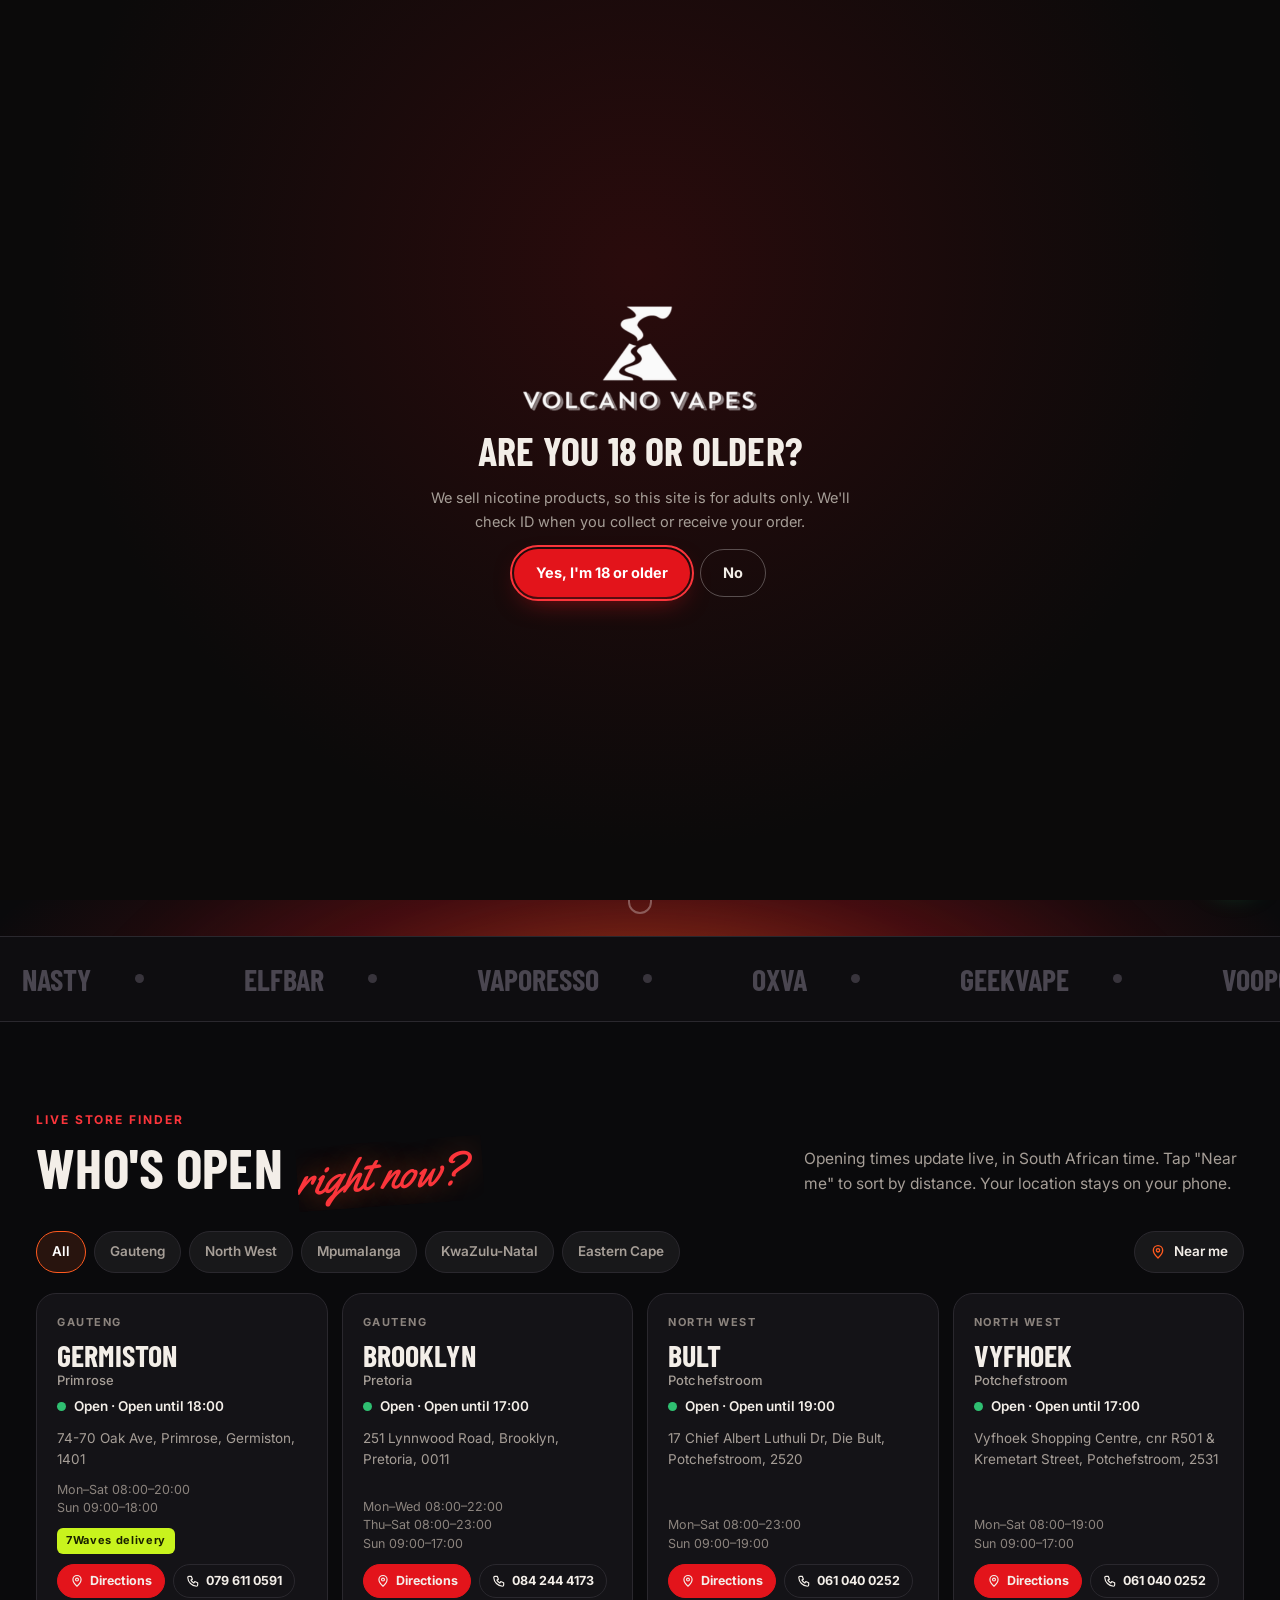
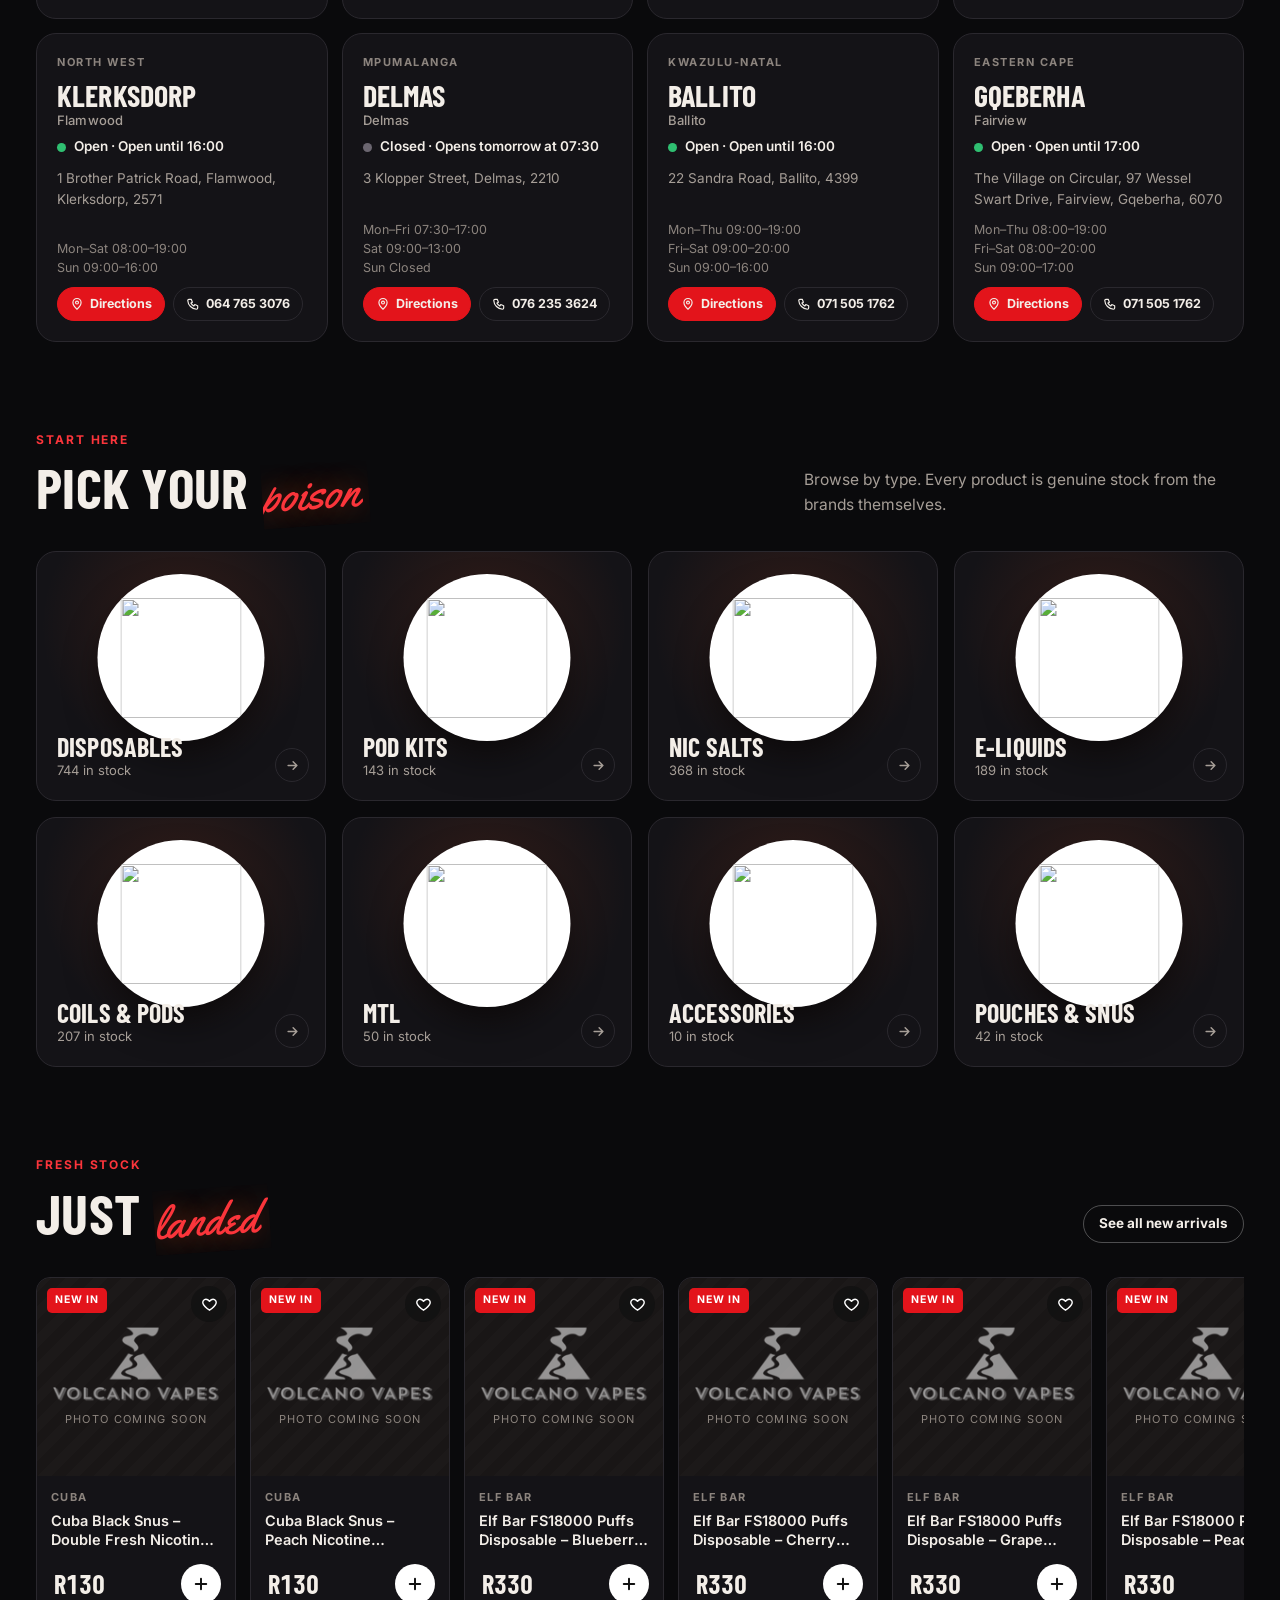
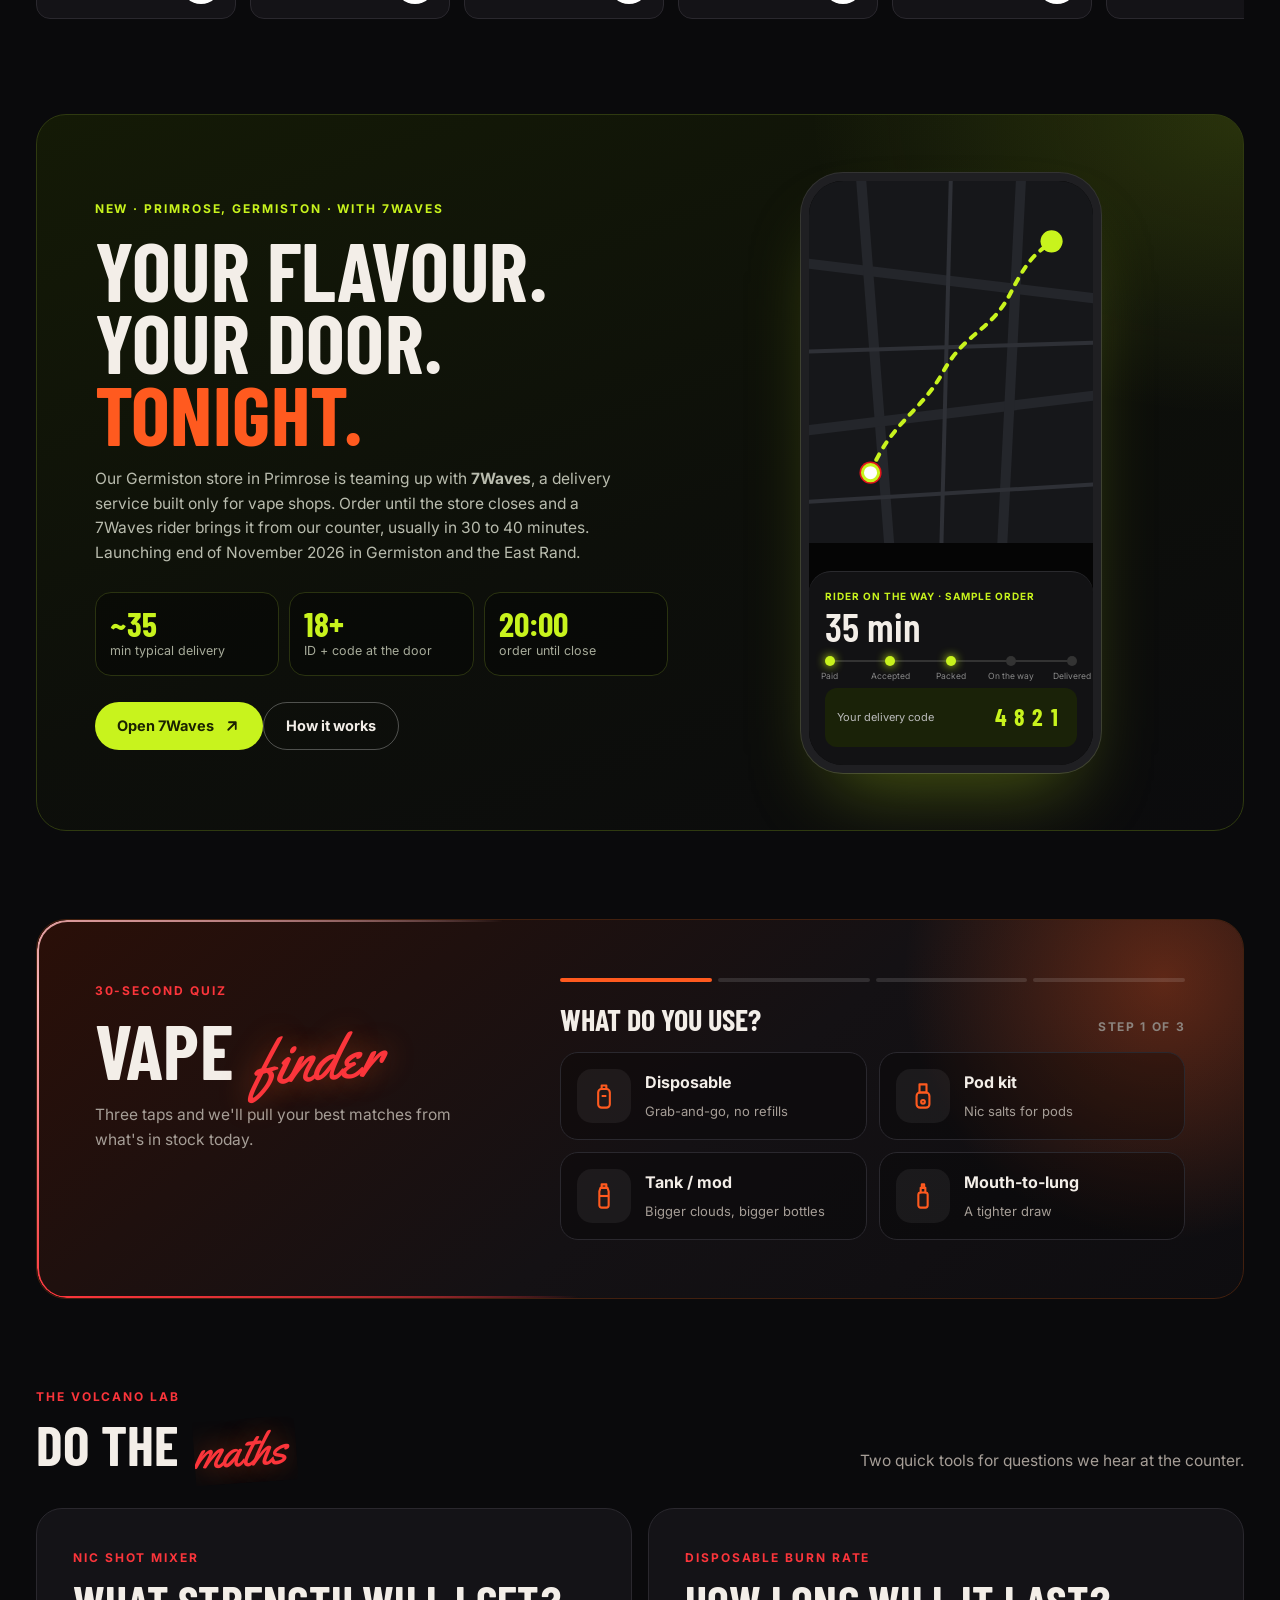
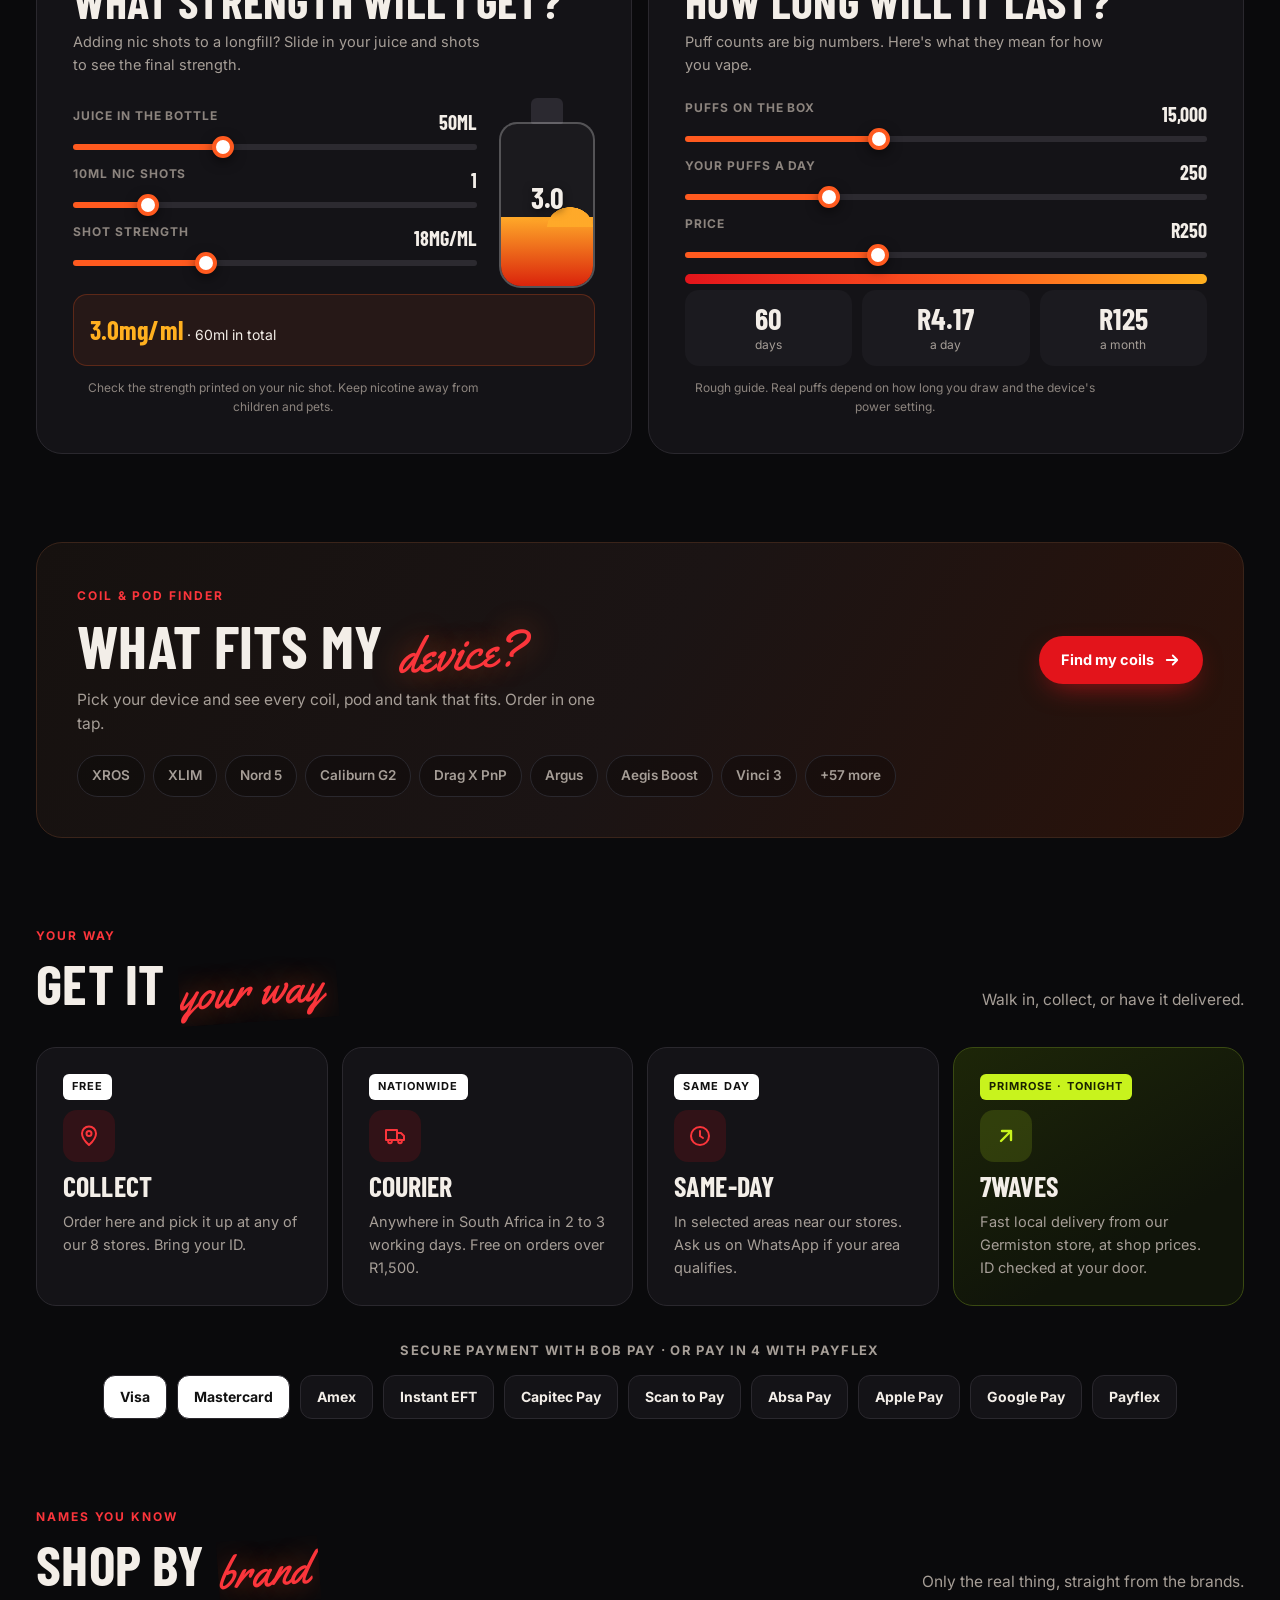
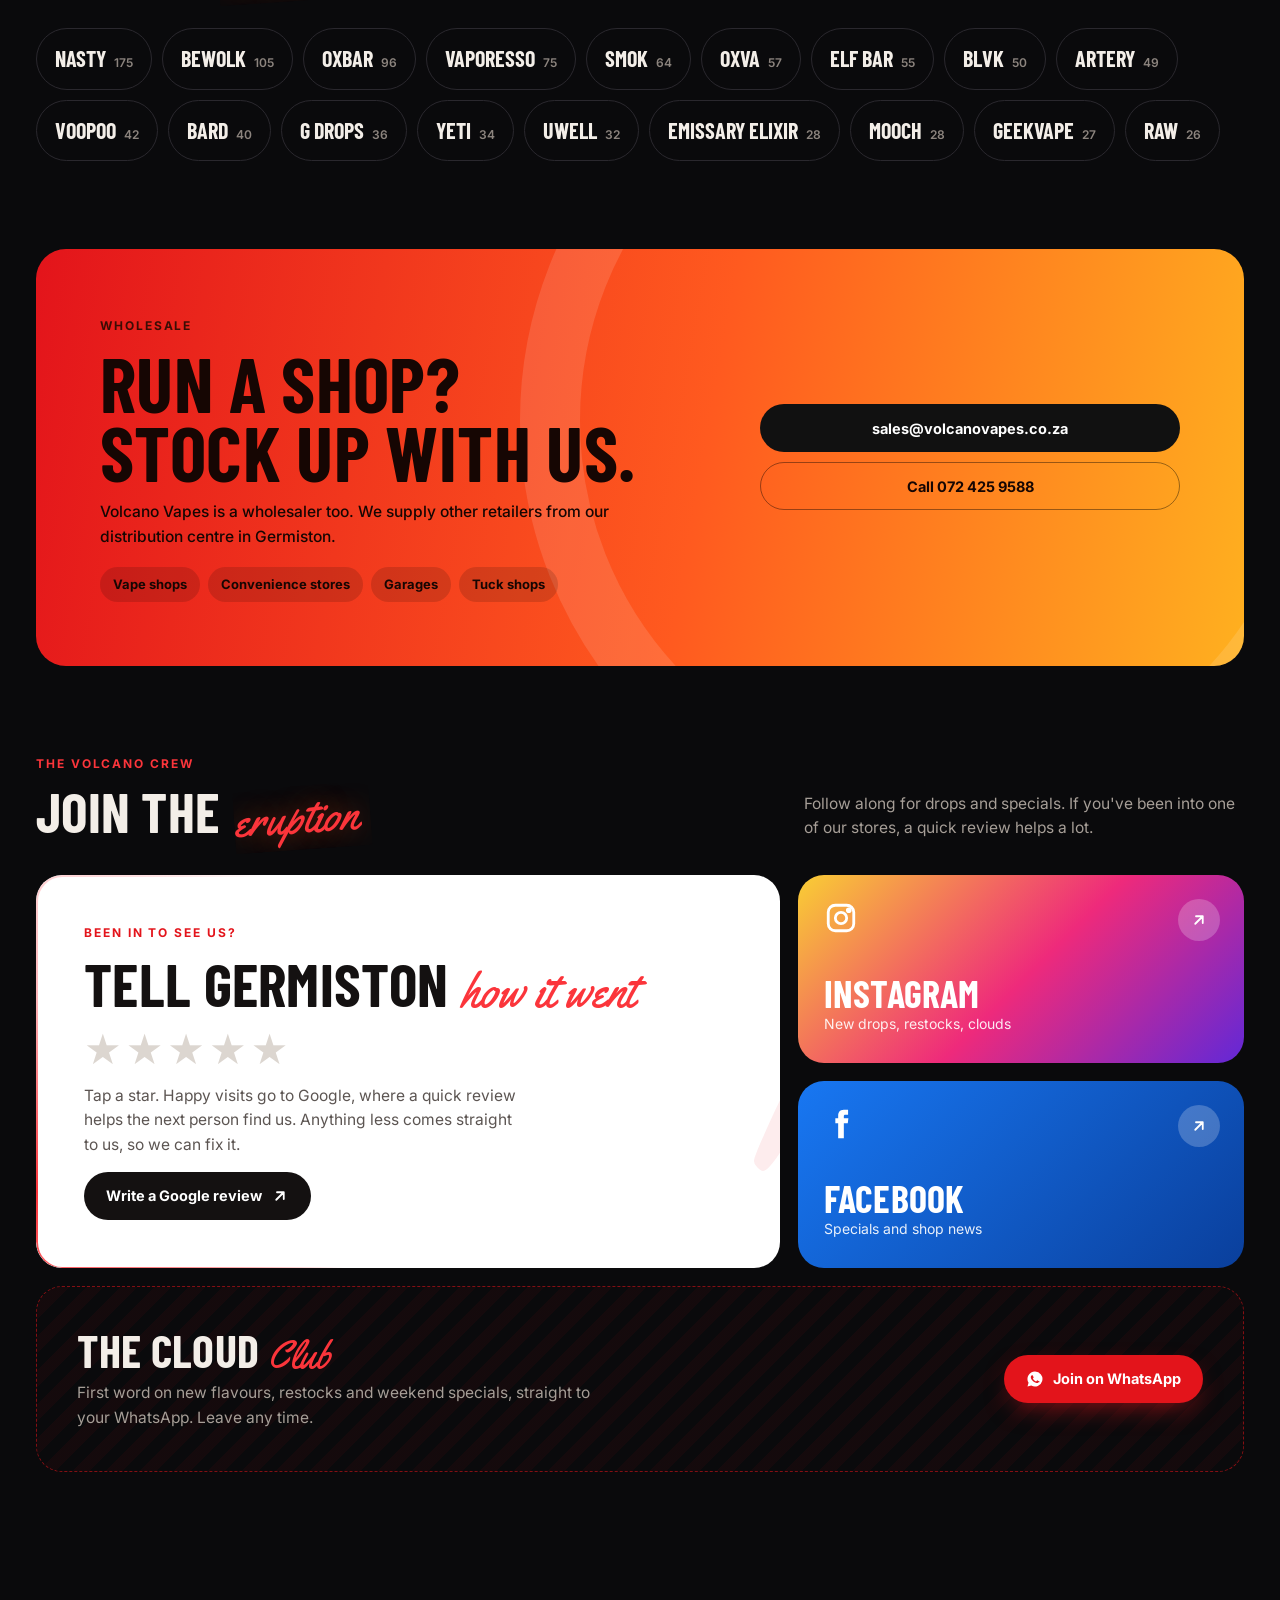
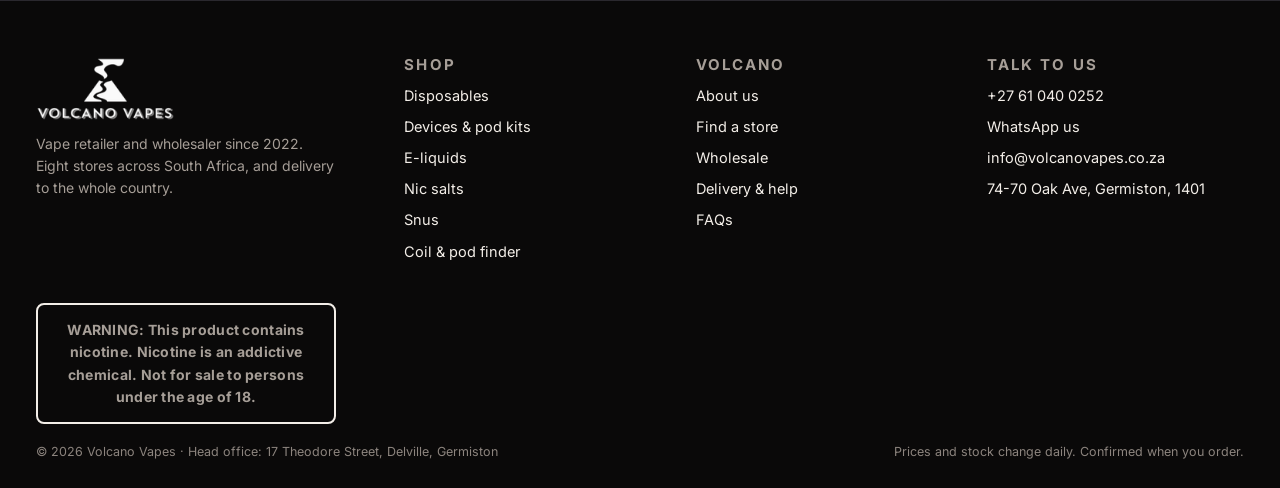
==== index.html @ 85aef45a "Volcano Vapes site: rebrand, 8-store finder, 7Waves section, lab tools Co-Authored-By: Claude Opus 5" ====
<!doctype html>
<html lang="en-ZA">
<head>
<meta charset="utf-8">
<meta name="viewport" content="width=device-width, initial-scale=1, viewport-fit=cover">
<title>Volcano Vapes · Genuine Vapes, 8 Stores, Delivery Across SA</title>
<meta name="description" content="Volcano Vapes: genuine disposables, pod kits, nic salts and e-liquids. Eight stores in Gauteng, North West, Mpumalanga, KZN and the Eastern Cape, and free delivery across South Africa on orders over R1,500.">
<meta name="robots" content="noindex, nofollow">
<meta name="theme-color" content="#0a0a0c">
<link rel="icon" href="assets/img/icon.png">
<link rel="preload" href="assets/fonts/inter.woff2" as="font" type="font/woff2" crossorigin>
<link rel="preload" href="assets/fonts/barlow-condensed-700.woff2" as="font" type="font/woff2" crossorigin>
<link rel="preload" href="assets/fonts/yellowtail-400.woff2" as="font" type="font/woff2" crossorigin>
<link rel="stylesheet" href="assets/site.css">
<link rel="stylesheet" href="assets/volcano.css">
<style>
.cats{display:grid;grid-template-columns:repeat(4,1fr);gap:16px}
.cat{position:relative;overflow:hidden;border-radius:20px;background:var(--panel);border:1px solid var(--line);padding:20px;min-height:250px;display:flex;flex-direction:column;justify-content:flex-end;transition:border-color .3s,transform .2s;transform-style:preserve-3d}
.cat::before{content:"";position:absolute;inset:0;background:radial-gradient(circle at 50% 30%,rgba(255,90,31,.22),transparent 62%);opacity:.6;transition:opacity .3s}
.cat:hover{border-color:var(--orange)}
.cat:hover::before{opacity:1}
.cat .im{position:absolute;left:50%;top:22px;width:58%;aspect-ratio:1;translate:-50% 0;border-radius:50%;background:#fff;overflow:hidden;box-shadow:0 20px 40px -10px rgba(0,0,0,.7);transition:transform .5s var(--ease)}
.cat:hover .im{transform:scale(1.07) rotate(-4deg)}
.cat .im img{width:100%;height:100%;object-fit:contain;padding:14%}
.cat h3{position:relative;font-size:26px;text-transform:uppercase;line-height:.95}
.cat span{position:relative;font-size:13px;color:var(--mute)}
.cat .arr{position:absolute;right:16px;bottom:18px;width:34px;height:34px;border-radius:50%;border:1px solid var(--line);display:grid;place-items:center;transition:all .3s var(--ease)}
.cat .arr svg{width:15px;height:15px}
.cat:hover .arr{background:var(--orange);border-color:var(--orange);transform:rotate(-45deg)}

.finder{position:relative;overflow:hidden;border-radius:30px;padding:clamp(24px,4.5vw,60px);background:linear-gradient(140deg,#2a0f08 0%,#141114 55%,#0e0d10);border:1px solid #42200f;display:grid;grid-template-columns:.8fr 1.2fr;gap:48px}
.finder::after{content:"";position:absolute;width:520px;height:520px;right:-180px;top:-200px;border-radius:50%;background:radial-gradient(closest-side,rgba(255,90,31,.32),transparent);pointer-events:none}
.finder>*{position:relative;z-index:1}
.finder h2{font-size:clamp(46px,6vw,78px);line-height:.9;margin:12px 0 16px}
.finder .side p{color:var(--mute);max-width:360px}
.picked{display:flex;flex-wrap:wrap;gap:6px;margin-top:22px}
.picked span{font-size:12.5px;font-weight:600;padding:6px 11px;border-radius:999px;background:rgba(255,255,255,.07);border:1px solid var(--line)}
.prog{display:flex;gap:6px;margin-bottom:22px}
.prog i{flex:1;height:4px;border-radius:2px;background:rgba(255,255,255,.12);transition:background .4s}
.prog i.on{background:var(--orange)}
.stepq{display:flex;justify-content:space-between;align-items:baseline;gap:10px;margin-bottom:16px}
.stepq p{font-family:var(--head);font-size:30px;font-weight:700;text-transform:uppercase;line-height:1}
.stepq small{color:var(--dim);font-size:12px;font-weight:700;letter-spacing:.14em;text-transform:uppercase;white-space:nowrap}
.choices{display:grid;grid-template-columns:repeat(2,1fr);gap:12px}
.choice{display:grid;grid-template-columns:auto 1fr;gap:4px 14px;align-items:center;text-align:left;padding:16px;border-radius:18px;background:rgba(0,0,0,.28);border:1.5px solid var(--line);transition:border-color .2s,background .2s,transform .25s var(--ease)}
.choice:hover{border-color:var(--orange);background:rgba(255,90,31,.1);transform:translateY(-3px)}
.choice .gi{grid-row:span 2;width:54px;height:54px;border-radius:15px;background:rgba(255,255,255,.06);display:grid;place-items:center;color:var(--orange)}
.choice .gi svg{width:28px;height:28px}
.choice b{font-size:16px}
.choice small{color:var(--mute);font-size:13px}
.anim{animation:qin .45s var(--ease)}
@keyframes qin{from{opacity:0;transform:translateX(26px)}}
.fres{display:grid;grid-template-columns:repeat(4,1fr);gap:10px}
.fres .card .nm{font-size:13px}
.fres .price{font-size:21px}
.fres .card .bd{padding:10px}
.ffoot{display:flex;gap:10px;flex-wrap:wrap;align-items:center;margin-top:16px}
.back{font-size:13.5px;color:var(--mute);text-decoration:underline;margin-top:14px}

.fitbanner{position:relative;overflow:hidden;display:grid;grid-template-columns:1fr auto;gap:18px 30px;align-items:center;padding:clamp(22px,4vw,40px);border-radius:26px;background:linear-gradient(120deg,#16110f,#1b1414 50%,#2a120a);border:1px solid #3a241a;transition:border-color .3s}
.fitbanner:hover{border-color:var(--orange)}
.fitbanner h2{font-size:clamp(36px,5vw,60px);margin:8px 0 10px}
.fitbanner p{color:var(--mute);max-width:520px}
.fitbanner .btn{grid-column:2;grid-row:1}
.fitchips{grid-column:1/-1;display:flex;flex-wrap:wrap;gap:8px}
.fitchips span{padding:9px 14px;border-radius:999px;border:1px solid var(--line);font-size:13.5px;font-weight:600;color:var(--mute);background:rgba(0,0,0,.25)}
@media (max-width:700px){.fitbanner{grid-template-columns:1fr}.fitbanner .btn{grid-column:1;grid-row:auto;justify-self:start}}
.brands{display:flex;flex-wrap:wrap;gap:10px}
.brand{display:inline-flex;align-items:baseline;gap:8px;padding:12px 18px;border-radius:999px;border:1px solid var(--line);font-family:var(--head);font-size:22px;font-weight:700;text-transform:uppercase;transition:all .2s}
.brand small{font-family:var(--body);font-size:12px;color:var(--dim);font-weight:600}
.brand:hover{background:#fff;color:#111;border-color:#fff}
.dopts.four{grid-template-columns:repeat(4,1fr)}
@media (max-width:1100px){.dopts.four{grid-template-columns:repeat(2,1fr)}}
@media (max-width:1000px){.finder{grid-template-columns:1fr}.cats{grid-template-columns:repeat(2,1fr)}.fres{grid-template-columns:repeat(2,1fr)}}
@media (max-width:600px){.dopts.four{grid-template-columns:1fr}.cat{min-height:210px;padding:14px}.cat h3{font-size:21px}.cat .arr{display:none}.choices{grid-template-columns:1fr}.stepq p{font-size:25px}}
</style>
</head>
<body data-page="home">
<script src="assets/site.js"></script>
<main id="main">

<section class="vhero intro">
  <canvas id="lava" aria-hidden="true"></canvas>
  <div class="crater" aria-hidden="true"></div>
  <div class="wrap vhero-in">
    <div>
      <span class="livechip fade"><i class="dot" id="live-dot"></i><span id="live-txt">8 stores across South Africa</span></span>
      <h1><span class="w"><span>Genuine</span></span> <span class="w"><span>vapes.</span></span> <span class="l2"><span class="w"><span class="lava-txt">No</span></span> <span class="w"><span class="lava-txt">clones.</span></span></span></h1>
      <p class="lead fade d1">Disposables, pod kits, nic salts and e-liquids from <b>eight Volcano Vapes stores</b> in five provinces, and delivered anywhere in South Africa. <b>Free delivery on orders over R1,500.</b></p>
      <div class="ctas fade d2">
        <a class="btn btn-red" href="shop.html">Shop now <span data-i="arrow"></span></a>
        <a class="btn btn-line" href="#stores">Find your nearest store</a>
      </div>
      <div class="vfacts fade d3">
        <div><b>8</b>stores</div>
        <div><b>5</b>provinces</div>
        <div><b>2022</b>since</div>
        <div><b>R1,500</b>free delivery from</div>
      </div>
    </div>
    <div class="mountain" aria-hidden="true">
      <div class="glow"></div>
      <div class="orbit">
        <span style="--a:0deg"><img src="assets/img/orbit-0.webp" alt="" width="200" height="200"></span>
        <span style="--a:60deg"><img src="assets/img/orbit-1.webp" alt="" width="200" height="200"></span>
        <span style="--a:120deg"><img src="assets/img/orbit-2.webp" alt="" width="200" height="200"></span>
        <span style="--a:180deg"><img src="assets/img/orbit-3.webp" alt="" width="200" height="200"></span>
        <span style="--a:240deg"><img src="assets/img/orbit-4.webp" alt="" width="200" height="200"></span>
        <span style="--a:300deg"><img src="assets/img/orbit-5.webp" alt="" width="200" height="200"></span>
      </div>
      <img class="logo-big" src="assets/img/logo.webp" alt="" width="420" height="194" fetchpriority="high">
    </div>
  </div>
  <span class="scrollcue" aria-hidden="true"></span>
</section>

<div class="ticker" aria-hidden="true"><div class="mq" id="ticker"></div></div>

<section class="sec" id="stores">
  <div class="wrap">
    <div class="sec-head"><div><span class="tag">Live store finder</span><h2>Who's open <span class="script">right now?</span></h2></div><p>Opening times update live, in South African time. Tap "Near me" to sort by distance. Your location stays on your phone.</p></div>
    <div class="sf-bar" id="sf-bar"></div>
    <div class="stores" id="store-grid"></div>
  </div>
</section>

<section class="sec" style="padding-top:0">
  <div class="wrap">
    <div class="sec-head"><div><span class="tag">Start here</span><h2>Pick your <span class="script">poison</span></h2></div><p>Browse by type. Every product is genuine stock from the brands themselves.</p></div>
    <div class="cats" id="cats"></div>
  </div>
</section>

<section class="sec" style="padding-top:0">
  <div class="wrap">
    <div class="sec-head"><div><span class="tag">Fresh stock</span><h2>Just <span class="script">landed</span></h2></div><a class="btn btn-line btn-sm" href="shop.html?new=1">See all new arrivals</a></div>
    <div class="rail" id="new"></div>
  </div>
</section>

<section class="sec" style="padding-top:0" data-f="partner">
  <div class="wrap">
    <div class="waves7 rv">
      <div>
        <span class="tag">New · Primrose, Germiston · with 7Waves</span>
        <h2>Your flavour.<br>Your door.<br><em>Tonight.</em></h2>
        <p>Our Germiston store in Primrose is teaming up with <b>7Waves</b>, a delivery service built only for vape shops. Order until the store closes and a 7Waves rider brings it from our counter, usually in 30 to 40 minutes. Launching end of November 2026 in Germiston and the East Rand.</p>
        <div class="w7stats">
          <div><b>~35</b>min typical delivery</div>
          <div><b>18+</b>ID + code at the door</div>
          <div><b>20:00</b>order until close</div>
        </div>
        <div class="ctas"><a class="btn btn-wave" id="wave-cta" target="_blank" rel="noopener">Open 7Waves <span data-i="out"></span></a><a class="btn btn-line" href="help.html#waves">How it works</a></div>
      </div>
      <div class="phone7" aria-hidden="true">
        <svg class="map" viewBox="0 0 300 360" preserveAspectRatio="xMidYMid slice">
          <rect width="300" height="360" fill="#16171a"/>
          <g stroke="#24262b" stroke-width="10" fill="none" stroke-linecap="round"><path d="M-10 80 L320 120"/><path d="M60 -10 L90 380"/><path d="M-10 250 L320 210"/><path d="M220 -10 L200 380"/></g>
          <g stroke="#2e3036" stroke-width="4" fill="none"><path d="M-10 170 L320 160"/><path d="M150 -10 L140 380"/><path d="M-10 320 L320 300"/></g>
          <path id="route7" class="route" d="M70 290 C 90 240, 120 230, 142 190 S 190 150, 210 110 S 240 70, 250 60"/>
          <circle cx="70" cy="290" r="11" fill="#e3141b"/><text x="70" y="294" font-size="11" text-anchor="middle" fill="#fff" font-family="Inter">V</text>
          <circle cx="250" cy="60" r="11" fill="#c8f31d"/>
          <circle id="rider7" r="8" cx="70" cy="290" fill="#fff" stroke="#c8f31d" stroke-width="3"/>
        </svg>
        <div class="sheet">
          <small>RIDER ON THE WAY · SAMPLE ORDER</small>
          <div class="eta"><span id="eta7">35</span> min</div>
          <div class="steps7" id="steps7"><i data-l="Paid"></i><i data-l="Accepted"></i><i data-l="Packed"></i><i data-l="On the way"></i><i data-l="Delivered"></i></div>
          <div class="code7"><span>Your delivery code</span><b>4821</b></div>
        </div>
      </div>
    </div>
  </div>
</section>

<section class="sec" style="padding-top:0" id="finder">
  <div class="wrap">
    <div class="finder ring rv">
      <div class="side">
        <span class="tag">30-second quiz</span>
        <h2>Vape <span class="script">finder</span></h2>
        <p>Three taps and we'll pull your best matches from what's in stock today.</p>
        <div class="picked" id="picked"></div>
      </div>
      <div id="quiz" aria-live="polite"></div>
    </div>
  </div>
</section>

<section class="sec" style="padding-top:0" id="lab">
  <div class="wrap">
    <div class="sec-head"><div><span class="tag">The Volcano lab</span><h2>Do the <span class="script">maths</span></h2></div><p>Two quick tools for questions we hear at the counter.</p></div>
    <div class="lab">
      <div class="tool rv">
        <span class="tag">Nic shot mixer</span>
        <h3>What strength will I get?</h3>
        <p>Adding nic shots to a longfill? Slide in your juice and shots to see the final strength.</p>
        <div class="grid2">
          <div>
            <div class="rng"><label for="mx-juice">Juice in the bottle <output id="o-juice"></output></label><input type="range" id="mx-juice" min="10" max="120" step="10" value="50"></div>
            <div class="rng"><label for="mx-shots">10ml nic shots <output id="o-shots"></output></label><input type="range" id="mx-shots" min="0" max="6" step="1" value="1"></div>
            <div class="rng"><label for="mx-str">Shot strength <output id="o-str"></output></label><input type="range" id="mx-str" min="3" max="50" step="1" value="18"></div>
          </div>
          <div class="bottle" id="bottle"><div class="cap"></div><div class="body"><div class="liq"></div><div class="mg" id="o-mg"></div></div></div>
        </div>
        <div class="res" id="mx-res"></div>
        <p class="fine">Check the strength printed on your nic shot. Keep nicotine away from children and pets.</p>
      </div>
      <div class="tool rv">
        <span class="tag">Disposable burn rate</span>
        <h3>How long will it last?</h3>
        <p>Puff counts are big numbers. Here's what they mean for how you vape.</p>
        <div style="margin-top:22px">
          <div class="rng"><label for="bn-puffs">Puffs on the box <output id="o-puffs"></output></label><input type="range" id="bn-puffs" min="600" max="40000" step="200" value="15000"></div>
          <div class="rng"><label for="bn-day">Your puffs a day <output id="o-day"></output></label><input type="range" id="bn-day" min="50" max="800" step="10" value="250"></div>
          <div class="rng"><label for="bn-price">Price <output id="o-price"></output></label><input type="range" id="bn-price" min="50" max="600" step="10" value="250"></div>
        </div>
        <div class="puffbar"><i id="bn-bar"></i></div>
        <div class="burn"><div><b id="r-days">0</b>days</div><div><b id="r-day">R0</b>a day</div><div><b id="r-month">R0</b>a month</div></div>
        <p class="fine">Rough guide. Real puffs depend on how long you draw and the device's power setting.</p>
      </div>
    </div>
  </div>
</section>

<section class="sec" style="padding-top:0">
  <div class="wrap">
    <a class="fitbanner rv" href="fit.html">
      <div><span class="tag">Coil &amp; Pod Finder</span><h2>What fits my <span class="script">device?</span></h2>
        <p>Pick your device and see every coil, pod and tank that fits. Order in one tap.</p></div>
      <div class="fitchips" id="fitchips"></div>
      <span class="btn btn-red">Find my coils <span data-i="arrow"></span></span>
    </a>
  </div>
</section>

<section class="sec" style="padding-top:0">
  <div class="wrap">
    <div class="sec-head"><div><span class="tag">Your way</span><h2>Get it <span class="script">your way</span></h2></div><p>Walk in, collect, or have it delivered.</p></div>
    <div class="dopts four">
      <div class="dopt rv"><span class="pill">Free</span><div class="ic" data-ic="pin"></div><h3>Collect</h3><p>Order here and pick it up at any of our 8 stores. Bring your ID.</p></div>
      <div class="dopt rv"><span class="pill">Nationwide</span><div class="ic" data-ic="truck"></div><h3>Courier</h3><p>Anywhere in South Africa in 2 to 3 working days. Free on orders over R1,500.</p></div>
      <div class="dopt rv"><span class="pill">Same day</span><div class="ic" data-ic="clock"></div><h3>Same-day</h3><p>In selected areas near our stores. Ask us on WhatsApp if your area qualifies.</p></div>
      <a class="dopt wv rv" data-f="partner" id="wave-card" target="_blank" rel="noopener"><span class="pill">Primrose · tonight</span><div class="ic" data-ic="out"></div><h3>7Waves</h3><p>Fast local delivery from our Germiston store, at shop prices. ID checked at your door.</p></a>
    </div>
    <p class="muted" style="text-align:center;margin:34px 0 14px;font-size:13px;letter-spacing:.1em;text-transform:uppercase;font-weight:700">Secure payment with Bob Pay · or pay in 4 with Payflex</p>
    <div class="pay"><span class="hi">Visa</span><span class="hi">Mastercard</span><span>Amex</span><span>Instant EFT</span><span>Capitec Pay</span><span>Scan to Pay</span><span>Absa Pay</span><span>Apple Pay</span><span>Google Pay</span><span>Payflex</span></div>
  </div>
</section>

<section class="sec" style="padding-top:0">
  <div class="wrap">
    <div class="sec-head"><div><span class="tag">Names you know</span><h2>Shop by <span class="script">brand</span></h2></div><p>Only the real thing, straight from the brands.</p></div>
    <div class="brands" id="brands"></div>
  </div>
</section>

<section class="sec" style="padding-top:0" id="wholesale">
  <div class="wrap">
    <div class="whole rv">
      <div>
        <span class="tag">Wholesale</span>
        <h2>Run a shop? Stock up with us.</h2>
        <p>Volcano Vapes is a wholesaler too. We supply other retailers from our distribution centre in Germiston.</p>
        <ul><li>Vape shops</li><li>Convenience stores</li><li>Garages</li><li>Tuck shops</li></ul>
      </div>
      <div class="cta">
        <a class="btn btn-black" href="mailto:sales@volcanovapes.co.za?subject=Wholesale%20enquiry">sales@volcanovapes.co.za</a>
        <a class="btn btn-line" href="tel:+27724259588">Call 072 425 9588</a>
      </div>
    </div>
  </div>
</section>

<section class="sec" style="padding-top:0">
  <div class="wrap">
    <div class="sec-head"><div><span class="tag">The Volcano crew</span><h2>Join the <span class="script">eruption</span></h2></div><p>Follow along for drops and specials. If you've been into one of our stores, a quick review helps a lot.</p></div>
    <div data-community></div>
  </div>
</section>

</main>
<script>
$$("[data-i]").forEach((el) => (el.outerHTML = I[el.dataset.i]));
$$("[data-ic]").forEach((el) => (el.innerHTML = I[el.dataset.ic]));
$("#fitchips").innerHTML = ["XROS", "XLIM", "Nord 5", "Caliburn G2", "Drag X PnP", "Argus", "Aegis Boost", "Vinci 3"].map((d) => `<span>${d}</span>`).join("") + "<span>+57 more</span>";
document.addEventListener("DOMContentLoaded", () => { const w = $("#wave-card"); if (w) w.href = waveLink(); const c = $("#wave-cta"); if (c) c.href = waveLink(); });
const reduced = matchMedia("(prefers-reduced-motion: reduce)").matches;
const fmt = (n) => n.toLocaleString("en-ZA").replace(/ /g, " ");

/* brand ticker: brands on the Volcano Vapes menu */
$("#ticker").innerHTML = ["Nasty", "Elfbar", "Vaporesso", "OXVA", "Geekvape", "VOOPOO", "BLVK", "VOZOL", "SMOK", "Airscream", "Bewolk", "Vapengin", "PopHit", "6 Zero", "ZYN", "KLINT"].map((b) => `<span>${b}</span>`).join("").repeat(2);

/* ---------- lava canvas: embers rising from the crater ---------- */
(function lava() {
  const cv = $("#lava"), cx = cv.getContext("2d"); if (!cx) return;
  let W, H, parts = [], run = true, mouse = { x: -999, y: -999 };
  const dpr = Math.min(devicePixelRatio || 1, 2);
  const size = () => { W = cv.clientWidth; H = cv.clientHeight; cv.width = W * dpr; cv.height = H * dpr; cx.setTransform(dpr, 0, 0, dpr, 0, 0); };
  const spawn = (y) => ({ x: W * (.15 + Math.random() * .7), y: y ?? H + 10, r: .6 + Math.random() * 1.8, vy: .35 + Math.random() * 1.1, vx: (Math.random() - .5) * .4, life: 0, max: 280 + Math.random() * 380, hue: 10 + Math.random() * 35 });
  size(); addEventListener("resize", size);
  const N = innerWidth < 700 ? 28 : 60;
  for (let i = 0; i < N; i++) { const p = spawn(Math.random() * H); p.life = Math.random() * p.max; parts.push(p); }
  cv.parentElement.addEventListener("pointermove", (e) => { const r = cv.getBoundingClientRect(); mouse = { x: e.clientX - r.left, y: e.clientY - r.top }; }, { passive: true });
  function draw() {
    cx.clearRect(0, 0, W, H); cx.globalCompositeOperation = "lighter";
    for (const p of parts) {
      const a = Math.sin(Math.PI * p.life / p.max);
      const g = cx.createRadialGradient(p.x, p.y, 0, p.x, p.y, p.r * 4);
      g.addColorStop(0, `hsla(${p.hue},100%,62%,${a * .75})`); g.addColorStop(1, `hsla(${p.hue},100%,50%,0)`);
      cx.fillStyle = g; cx.beginPath(); cx.arc(p.x, p.y, p.r * 4, 0, 7); cx.fill();
    }
  }
  function tick() {
    if (!run) return;
    for (const p of parts) {
      const dx = p.x - mouse.x, dy = p.y - mouse.y, d2 = dx * dx + dy * dy;
      if (d2 < 12000) { p.vx += dx / 4000; p.vy -= dy / 8000; } // embers swirl away from the cursor
      p.x += p.vx + Math.sin((p.life + p.hue) / 40) * .3; p.y -= p.vy; p.life++;
      if (p.life > p.max || p.y < -20) Object.assign(p, spawn());
    }
    draw(); requestAnimationFrame(tick);
  }
  if (reduced) return draw();
  // pause when the hero is off screen
  new IntersectionObserver(([e]) => { const was = run; run = e.isIntersecting; if (run && !was) requestAnimationFrame(tick); }).observe(cv);
  requestAnimationFrame(tick);
})();

/* ---------- live store finder ---------- */
const PROVS = ["All", ...new Set(STORES.map((s) => s.prov))];
let prov = "All", here = null;
function drawStores() {
  const now = saNow(), openN = STORES.filter((s) => openState(s, now).open).length;
  $("#live-txt").textContent = `${openN} of ${STORES.length} stores open right now`;
  $("#live-dot").classList.toggle("off", !openN);
  let list = STORES.filter((s) => prov === "All" || s.prov === prov);
  if (here) list = list.map((s) => ({ ...s, km: kmBetween(here, s.ll) })).sort((a, b) => a.km - b.km);
  $("#store-grid").innerHTML = list.map((s, i) => {
    const o = openState(s, now);
    return `<article class="st${here && i === 0 ? " near" : ""}">
      ${s.km != null ? `<span class="km">~${Math.round(s.km)} km</span>` : ""}
      <span class="prov">${s.prov}</span>
      <h3>${s.name}<small>${s.area}</small></h3>
      <span class="status"><i class="dot${o.open ? (o.soon ? " soon" : "") : " off"}"></i>${o.open ? "Open · " : "Closed · "}${o.text}</span>
      <span class="addr">${esc(s.addr)}</span>
      <span class="hrs">${hoursLines(s).join("<br>")}</span>
      ${s.waves && CONFIG.partnerName ? `<span class="wv7">7Waves delivery</span>` : ""}
      <div class="acts"><a class="go" href="${s.map}" target="_blank" rel="noopener">${I.pin} Directions</a><a href="tel:+27${s.tel.replace(/\s/g, "").slice(1)}">${I.phone} ${s.tel}</a></div>
    </article>`;
  }).join("");
}
$("#sf-bar").innerHTML = PROVS.map((p) => `<button class="chip" data-prov="${p}" aria-pressed="${p === prov}">${p}</button>`).join("") + `<button class="chip loc" id="nearme">${I.pin}<span>Near me</span></button>`;
$("#sf-bar").onclick = (e) => {
  const b = e.target.closest("[data-prov]");
  if (b) { prov = b.dataset.prov; $$("#sf-bar [data-prov]").forEach((x) => x.setAttribute("aria-pressed", x === b)); drawStores(); return; }
  if (e.target.closest("#nearme")) {
    const lbl = $("#nearme span");
    if (!navigator.geolocation) return toast("Your browser can't share a location");
    lbl.textContent = "Finding you…";
    navigator.geolocation.getCurrentPosition((pos) => { here = [pos.coords.latitude, pos.coords.longitude]; lbl.textContent = "Sorted by distance"; drawStores(); },
      () => { lbl.textContent = "Near me"; toast("No location, no problem. Pick your province instead."); }, { timeout: 8000 });
  }
};
drawStores(); setInterval(drawStores, 60000);

/* ---------- 7Waves phone: a sample order plays through ---------- */
(function waves() {
  const path = $("#route7"), dot = $("#rider7"); if (!path) return;
  const L = path.getTotalLength(), steps = $$("#steps7 i"), t0 = performance.now();
  const frame = (k) => {
    const onWay = Math.min(1, Math.max(0, (k - .35) / .55)), p = path.getPointAtLength(onWay * L);
    dot.setAttribute("cx", p.x); dot.setAttribute("cy", p.y);
    const stage = k < .1 ? 1 : k < .22 ? 2 : k < .35 ? 3 : k < .92 ? 4 : 5;
    steps.forEach((s, i) => s.classList.toggle("on", i < stage));
    $("#eta7").textContent = stage < 4 ? 35 : stage === 5 ? 0 : Math.max(1, Math.round(30 * (1 - onWay)));
  };
  if (reduced) return frame(.6);
  const loop = (t) => { frame(((t - t0) % 9000) / 9000); requestAnimationFrame(loop); };
  requestAnimationFrame(loop);
})();

/* ---------- lab tools ---------- */
const fillRange = (el) => el.style.setProperty("--p", ((el.value - el.min) / (el.max - el.min) * 100) + "%");
// final strength = nicotine from the shots spread over the whole bottle
const mixMg = (juice, shots, str) => (juice + shots * 10) ? shots * 10 * str / (juice + shots * 10) : 0;
console.assert(mixMg(50, 1, 18) === 3 && mixMg(100, 2, 18) === 3 && mixMg(0, 0, 18) === 0, "nic mixer maths");
function mixer() {
  const j = +$("#mx-juice").value, n = +$("#mx-shots").value, s = +$("#mx-str").value, total = j + n * 10, mg = mixMg(j, n, s);
  $("#o-juice").textContent = j + "ml"; $("#o-shots").textContent = n; $("#o-str").textContent = s + "mg/ml";
  $("#o-mg").textContent = mg.toFixed(1);
  const b = $("#bottle"); b.style.setProperty("--fill", Math.min(100, total / 1.4) + "%");
  b.style.setProperty("--c1", `hsl(${45 - Math.min(mg, 12) * 3},100%,58%)`); b.style.setProperty("--c2", `hsl(${10 - Math.min(mg, 12)},90%,45%)`);
  $("#mx-res").innerHTML = `<b>${mg.toFixed(1)}mg/ml</b> · ${total}ml in total${mg > 6 ? ". That's strong for a sub-ohm tank." : ""}`;
}
function burn() {
  const pf = +$("#bn-puffs").value, d = +$("#bn-day").value, pr = +$("#bn-price").value, days = pf / d;
  $("#o-puffs").textContent = fmt(pf); $("#o-day").textContent = d; $("#o-price").textContent = R(pr);
  $("#r-days").textContent = days < 10 ? days.toFixed(1) : Math.round(days);
  $("#r-day").textContent = "R" + (pr / days).toFixed(2); $("#r-month").textContent = R(pr / days * 30);
  $("#bn-bar").style.setProperty("--w", Math.min(100, days / 60 * 100) + "%");
}
$$("#lab input[type=range]").forEach((el) => { fillRange(el); el.addEventListener("input", () => { fillRange(el); el.id.startsWith("mx") ? mixer() : burn(); }); });
mixer(); burn();

/* ---------- categories, new stock, brands, quiz ---------- */
const TILES = [
  ["Disposables", "s=Disposables", (p) => p.s === "Disposables"],
  ["Pod kits", "s=Devices", (p) => p.s === "Devices"],
  ["Nic salts", "s=Nic+Salts", (p) => p.s === "Nic Salts"],
  ["E-liquids", "s=E+Liquids", (p) => p.s === "E Liquids"],
  ["Coils & pods", "s=Coils%2C+Pods+%26+Tanks", (p) => p.s === "Coils, Pods & Tanks"],
  ["MTL", "s=MTL", (p) => p.s === "MTL"],
  ["Accessories", "s=Vape+Accessories", (p) => p.s === "Vape Accessories"],
  ["Pouches & snus", "c=snus", (p) => p.c === "snus"]
];
const G = {
  disp: '<svg viewBox="0 0 24 24" fill="none" stroke="currentColor" stroke-width="1.8" stroke-linejoin="round"><rect x="7" y="6" width="10" height="16" rx="3"/><path d="M10 6V3h4v3"/><path d="M10 12h4"/></svg>',
  pod: '<svg viewBox="0 0 24 24" fill="none" stroke="currentColor" stroke-width="1.8" stroke-linejoin="round"><path d="M9 2h6v7H9z"/><rect x="6.5" y="9" width="11" height="13" rx="3"/><circle cx="12" cy="17" r="1.6"/></svg>',
  bottle: '<svg viewBox="0 0 24 24" fill="none" stroke="currentColor" stroke-width="1.8" stroke-linejoin="round"><path d="M10 2h4v3h-4z"/><path d="M9 5h6l1 3v12a2 2 0 0 1-2 2h-4a2 2 0 0 1-2-2V8z"/><path d="M8 12h8"/></svg>',
  mtl: '<svg viewBox="0 0 24 24" fill="none" stroke="currentColor" stroke-width="1.8" stroke-linecap="round" stroke-linejoin="round"><rect x="8" y="9" width="8" height="13" rx="2"/><path d="M10 9V5h4v4M11 2h2v3h-2z"/></svg>',
  ice: '<svg viewBox="0 0 24 24" fill="none" stroke="currentColor" stroke-width="1.8" stroke-linecap="round"><path d="M12 2v20M3.5 7l17 10M20.5 7l-17 10"/><path d="m9 4 3 2 3-2M9 20l3-2 3 2"/></svg>',
  fruit: '<svg viewBox="0 0 24 24" fill="none" stroke="currentColor" stroke-width="1.8" stroke-linecap="round" stroke-linejoin="round"><circle cx="7.5" cy="16" r="4"/><circle cx="16.5" cy="17" r="4"/><path d="M7.5 12C9 7 12 4 17 3M16.5 13c-.5-4-2-7-4.5-9"/></svg>',
  sweet: '<svg viewBox="0 0 24 24" fill="none" stroke="currentColor" stroke-width="1.8" stroke-linejoin="round"><circle cx="12" cy="12" r="4.5"/><path d="M7.5 12 3 8.5v7zM16.5 12 21 8.5v7z"/></svg>',
  tobacco: '<svg viewBox="0 0 24 24" fill="none" stroke="currentColor" stroke-width="1.8" stroke-linecap="round" stroke-linejoin="round"><path d="M5 21c0-9 5-15 15-17-1 10-7 15-15 17z"/><path d="M5 21 14 11"/></svg>',
  r1: '<svg viewBox="0 0 24 24"><text x="12" y="16.5" text-anchor="middle" font-family="Barlow Condensed,sans-serif" font-weight="700" font-size="12" fill="currentColor">R150</text></svg>',
  r2: '<svg viewBox="0 0 24 24"><text x="12" y="16.5" text-anchor="middle" font-family="Barlow Condensed,sans-serif" font-weight="700" font-size="12" fill="currentColor">R300</text></svg>',
  r3: '<svg viewBox="0 0 24 24" fill="none" stroke="currentColor" stroke-width="1.8" stroke-linecap="round"><path d="M6 12c0-3 4-3 6 0s6 3 6 0-4-3-6 0-6 3-6 0z"/></svg>'
};
const STEPS = [
  { k: "kind", q: "What do you use?", o: [["Disposables", "disp", "Disposable", "Grab-and-go, no refills"], ["Nic Salts", "pod", "Pod kit", "Nic salts for pods"], ["E Liquids", "bottle", "Tank / mod", "Bigger clouds, bigger bottles"], ["MTL", "mtl", "Mouth-to-lung", "A tighter draw"]] },
  { k: "flav", q: "Pick a flavour mood", o: [["ice", "ice", "Icy & minty", "That cold exhale"], ["fruit", "fruit", "Fruity", "Mango, berry, watermelon"], ["sweet", "sweet", "Sweet & dessert", "Candy, custard, soda"], ["tobacco", "tobacco", "Tobacco & classic", "Old-school and smooth"]] },
  { k: "max", q: "What's the budget?", o: [["150", "r1", "Under R150", "Easy on the pocket"], ["300", "r2", "Under R300", "The sweet spot"], ["0", "r3", "No limit", "Show me the best"]] }
];
let ALL = [], ans = {}, step = 0;
function drawQuiz() {
  const box = $("#quiz");
  const prog = `<div class="prog">${[0, 1, 2, 3].map((i) => `<i class="${i <= step ? "on" : ""}"></i>`).join("")}</div>`;
  $("#picked").innerHTML = STEPS.filter((s) => ans[s.k]).map((s) => `<span>${s.o.find((o) => o[0] === ans[s.k])[2]}</span>`).join("");
  if (step < STEPS.length) {
    const s = STEPS[step];
    box.innerHTML = `${prog}<div class="anim"><div class="stepq"><p>${s.q}</p><small>Step ${step + 1} of 3</small></div>
      <div class="choices">${s.o.map(([v, g, t, d]) => `<button class="choice" data-v="${v}"><span class="gi">${G[g]}</span><b>${t}</b><small>${d}</small></button>`).join("")}</div>
      ${step ? '<button class="back" id="qback">Back</button>' : ""}</div>`;
    $$(".choice", box).forEach((b) => (b.onclick = () => { ans[s.k] = b.dataset.v; step++; drawQuiz(); }));
    if (step) $("#qback").onclick = () => { step--; delete ans[STEPS[step].k]; drawQuiz(); };
    return;
  }
  const re = FLAVOURS[ans.flav].re, max = +ans.max;
  const hits = ALL.filter((p) => p.s === ans.kind && re.test(p.n) && p.p && (!max || p.p <= max))
    .sort((a, b) => (!!b.t - !!a.t) || (b.new - a.new) || (max ? 0 : b.p - a.p));
  // one pick per brand first, so the four results aren't all the same range
  const seen = new Set(), top = hits.filter((p) => !seen.has(p.b) && seen.add(p.b)).concat(hits).filter((p, i, a) => a.indexOf(p) === i);
  hits.splice(0, hits.length, ...top);
  const link = `shop.html?s=${encodeURIComponent(ans.kind)}&f=${ans.flav}${max ? "&max=" + max : ""}`;
  box.innerHTML = `${prog}<div class="anim"><div class="stepq"><p>${hits.length ? "Your matches" : "Nothing in stock"}</p><small>${hits.length ? fmt(hits.length) + " in stock" : ""}</small></div>
    ${hits.length ? `<div class="fres">${hits.slice(0, 4).map(cardHtml).join("")}</div>
      <div class="ffoot"><button class="btn btn-red btn-sm" data-add="${hits[0].id}">Add top pick to bag</button><a class="btn btn-white btn-sm" href="${link}">See all ${fmt(hits.length)}</a><button class="back" id="qre" style="margin:0">Start again</button></div>`
    : `<p class="muted">Nothing matches that combo today. Try another budget, or <a class="link" target="_blank" rel="noopener" href="${wa("Hi Volcano, do you have any " + FLAVOURS[ans.flav].label.toLowerCase() + " " + ans.kind.toLowerCase() + "?")}">ask us on WhatsApp</a>.</p><button class="back" id="qre">Start again</button>`}</div>`;
  $("#qre").onclick = () => { ans = {}; step = 0; drawQuiz(); };
}
drawQuiz();

loadProducts().then((all) => {
  ALL = all;
  const brandCounts = {};
  all.forEach((p) => p.b && (brandCounts[p.b] = (brandCounts[p.b] || 0) + 1));
  $("#cats").innerHTML = TILES.map(([name, q, fn]) => {
    const list = all.filter(fn), pic = list.find((p) => p.t);
    return `<a class="cat" href="shop.html?${q}"><div class="im">${pic ? `<img src="${esc(pic.t)}" alt="" loading="lazy" width="150" height="150">` : ""}</div>
      <h3>${name}</h3><span>${fmt(list.length)} in stock</span><span class="arr">${I.arrow}</span></a>`;
  }).join("");
  const fresh = all.filter((p) => p.new && p.t);
  $("#new").innerHTML = (fresh.length >= 6 ? fresh : all.filter((p) => p.t)).slice(0, 14).map(cardHtml).join("");
  $("#brands").innerHTML = Object.entries(brandCounts).sort((a, b) => b[1] - a[1]).slice(0, 18)
    .map(([b, n]) => `<a class="brand" href="shop.html?b=${encodeURIComponent(b)}">${esc(b)}<small>${n}</small></a>`).join("");
});
</script>
</body>
</html>
---- assets/site.css ----
/* fonts: self-hosted latin subsets (Inter, Barlow Condensed, Yellowtail) */
@font-face {
  font-family: 'Barlow Condensed';
  font-style: normal;
  font-weight: 600;
  font-display: swap;
  src: url(fonts/barlow-condensed-600.woff2) format('woff2');
  unicode-range: U+0000-00FF, U+0131, U+0152-0153, U+02BB-02BC, U+02C6, U+02DA, U+02DC, U+0304, U+0308, U+0329, U+2000-206F, U+20AC, U+2122, U+2191, U+2193, U+2212, U+2215, U+FEFF, U+FFFD;
}
@font-face {
  font-family: 'Barlow Condensed';
  font-style: normal;
  font-weight: 700;
  font-display: swap;
  src: url(fonts/barlow-condensed-700.woff2) format('woff2');
  unicode-range: U+0000-00FF, U+0131, U+0152-0153, U+02BB-02BC, U+02C6, U+02DA, U+02DC, U+0304, U+0308, U+0329, U+2000-206F, U+20AC, U+2122, U+2191, U+2193, U+2212, U+2215, U+FEFF, U+FFFD;
}
@font-face {
  font-family: 'Inter';
  font-style: normal;
  font-weight: 400;
  font-display: swap;
  src: url(fonts/inter.woff2) format('woff2');
  unicode-range: U+0000-00FF, U+0131, U+0152-0153, U+02BB-02BC, U+02C6, U+02DA, U+02DC, U+0304, U+0308, U+0329, U+2000-206F, U+20AC, U+2122, U+2191, U+2193, U+2212, U+2215, U+FEFF, U+FFFD;
}
@font-face {
  font-family: 'Inter';
  font-style: normal;
  font-weight: 500;
  font-display: swap;
  src: url(fonts/inter.woff2) format('woff2');
  unicode-range: U+0000-00FF, U+0131, U+0152-0153, U+02BB-02BC, U+02C6, U+02DA, U+02DC, U+0304, U+0308, U+0329, U+2000-206F, U+20AC, U+2122, U+2191, U+2193, U+2212, U+2215, U+FEFF, U+FFFD;
}
@font-face {
  font-family: 'Inter';
  font-style: normal;
  font-weight: 600;
  font-display: swap;
  src: url(fonts/inter.woff2) format('woff2');
  unicode-range: U+0000-00FF, U+0131, U+0152-0153, U+02BB-02BC, U+02C6, U+02DA, U+02DC, U+0304, U+0308, U+0329, U+2000-206F, U+20AC, U+2122, U+2191, U+2193, U+2212, U+2215, U+FEFF, U+FFFD;
}
@font-face {
  font-family: 'Inter';
  font-style: normal;
  font-weight: 700;
  font-display: swap;
  src: url(fonts/inter.woff2) format('woff2');
  unicode-range: U+0000-00FF, U+0131, U+0152-0153, U+02BB-02BC, U+02C6, U+02DA, U+02DC, U+0304, U+0308, U+0329, U+2000-206F, U+20AC, U+2122, U+2191, U+2193, U+2212, U+2215, U+FEFF, U+FFFD;
}
@font-face {
  font-family: 'Yellowtail';
  font-style: normal;
  font-weight: 400;
  font-display: swap;
  src: url(fonts/yellowtail-400.woff2) format('woff2');
  unicode-range: U+0000-00FF, U+0131, U+0152-0153, U+02BB-02BC, U+02C6, U+02DA, U+02DC, U+0304, U+0308, U+0329, U+2000-206F, U+20AC, U+2122, U+2191, U+2193, U+2212, U+2215, U+FEFF, U+FFFD;
}
/* Volcano Vapes — shared styles. Dark shop floor, warm paper for the "about us" moments, one red. */
:root{
  --bg:#0d0c0c; --panel:#161414; --panel2:#1d1a1a; --line:#2b2727; --ink:#f3eee8; --mute:#a69e97; --dim:#8c847e;
  --red:#e3141b; --red-hi:#fb353b; --red-soft:rgba(227,20,27,.14);
  --paper:#f1ebe3; --paper-ink:#1c1817; --paper-mute:#6b625c; --paper-line:#ddd3c8;
  --ok:#2fbf71; --warn:#e8a33a;
  --head:"Barlow Condensed","Arial Narrow",Impact,sans-serif; --body:Inter,system-ui,-apple-system,"Segoe UI",sans-serif;
  --r:14px; --ease:cubic-bezier(.2,.8,.2,1); --hdr:72px;
  color-scheme:dark;
}
*{box-sizing:border-box;margin:0;padding:0}
html{scroll-behavior:smooth;-webkit-text-size-adjust:100%}
body{background:var(--bg);color:var(--ink);font-family:var(--body);font-size:15.5px;line-height:1.6;overflow-x:clip;-webkit-font-smoothing:antialiased}
html{overflow-x:clip}
[hidden]{display:none!important}
body.lock{overflow:hidden}
img{max-width:100%;display:block}
a{color:inherit;text-decoration:none}
button,input,select,textarea{font:inherit;color:inherit}
button{background:none;border:0;cursor:pointer}
:focus-visible{outline:2px solid var(--red-hi);outline-offset:2px;border-radius:6px}
.wrap{width:100%;max-width:1240px;margin-inline:auto;padding-left:max(16px,env(safe-area-inset-left,0px));padding-right:max(16px,env(safe-area-inset-right,0px))}
h1,h2,h3,h4{font-family:var(--head);font-weight:700;line-height:1;letter-spacing:.005em;text-wrap:balance}
h1{font-size:clamp(46px,8vw,92px);text-transform:uppercase}
h2{font-size:clamp(34px,5vw,56px);text-transform:uppercase}
h3{font-size:24px}
.tag{font-size:12px;font-weight:700;letter-spacing:.16em;text-transform:uppercase;color:var(--red-hi)}
.muted{color:var(--mute)}
.sr{position:absolute;width:1px;height:1px;overflow:hidden;clip:rect(0 0 0 0);white-space:nowrap}
.sec{padding-block:88px}
.sec-head{display:flex;justify-content:space-between;align-items:end;gap:20px 40px;flex-wrap:wrap;margin-bottom:34px}
.sec-head p{max-width:440px;color:var(--mute)}
.sec-head .tag{display:block;margin-bottom:10px}

/* buttons */
.btn{display:inline-flex;align-items:center;justify-content:center;gap:9px;height:48px;padding:0 22px;border-radius:999px;font-weight:700;font-size:14.5px;white-space:nowrap;transition:background .2s,transform .2s var(--ease),border-color .2s,color .2s}
.btn:active{transform:scale(.97)}
.btn svg{width:18px;height:18px;flex:none}
.btn-red{background:var(--red);color:#fff}
.btn-red:hover{background:var(--red-hi)}
.btn-line{border:1.5px solid rgba(255,255,255,.28)}
.btn-line:hover{border-color:#fff}
.btn-white{background:#fff;color:#111}
.btn-white:hover{background:var(--red);color:#fff}
.btn-wa{background:#25d366;color:#05301a}
.btn-wa:hover{background:#3be37b}
.btn-sm{height:38px;padding:0 15px;font-size:13.5px}
.btn[disabled]{opacity:.45;pointer-events:none}
.link{text-decoration:underline;text-underline-offset:3px;text-decoration-color:rgba(255,255,255,.35)}
.link:hover{text-decoration-color:currentColor}

/* top strip + header */
.strip{background:var(--red);color:#fff;font-size:13px;font-weight:600}
.strip .wrap{display:flex;justify-content:center;gap:8px 26px;flex-wrap:wrap;padding-block:7px;text-align:center}
.strip a{text-decoration:underline;text-underline-offset:2px}
header.hdr{position:sticky;top:env(safe-area-inset-top,0px);z-index:60;background:rgba(13,12,12,.9);backdrop-filter:blur(12px);-webkit-backdrop-filter:blur(12px);border-bottom:1px solid var(--line)}
.hdr-in{display:flex;align-items:center;gap:22px;height:var(--hdr)}
.logo img{height:50px;width:auto}
.nav{display:flex;gap:4px;font-weight:600;font-size:14.5px}
.nav a{padding:8px 12px;border-radius:8px;color:var(--mute);transition:color .2s,background .2s}
.nav a:hover,.nav a[aria-current="page"]{color:var(--ink);background:rgba(255,255,255,.05)}
.hsearch{flex:1;max-width:380px;margin-left:auto;display:flex;align-items:center;gap:8px;height:42px;padding:0 14px;border-radius:999px;background:var(--panel2);border:1px solid var(--line)}
.hsearch:focus-within{border-color:var(--red)}
.hsearch svg{width:16px;color:var(--dim);flex:none}
.hsearch input{background:none;border:0;outline:0;width:100%;font-size:14px}
.icons{display:flex;gap:6px;align-items:center}
.ibtn{position:relative;width:42px;height:42px;border-radius:50%;display:grid;place-items:center;transition:background .2s}
.ibtn:hover{background:rgba(255,255,255,.07)}
.ibtn svg{width:21px;height:21px}
.ibtn .n{position:absolute;top:2px;right:0;min-width:18px;height:18px;padding:0 5px;border-radius:9px;background:var(--red);color:#fff;font-size:10.5px;font-weight:800;display:grid;place-items:center}
.ibtn .n[hidden]{display:none}
.ibtn.bump{animation:bump .45s var(--ease)}
@keyframes bump{40%{transform:scale(1.22)}}
.burger{display:none}
.mnav{position:fixed;inset:0;z-index:95;background:var(--bg);padding:calc(20px + env(safe-area-inset-top,0px)) max(20px,env(safe-area-inset-right,0px)) 30px max(20px,env(safe-area-inset-left,0px));display:flex;flex-direction:column;gap:4px;transform:translateX(100%);transition:transform .4s var(--ease);overflow:auto}
.mnav.on{transform:none}
.mnav .x{align-self:flex-end;margin-bottom:10px}
.mnav a{font-family:var(--head);font-size:40px;font-weight:700;text-transform:uppercase;padding:4px 0;border-bottom:1px solid var(--line)}
.mnav .mfoot{margin-top:auto;padding-top:24px;color:var(--mute);font-size:14px;display:grid;gap:6px}

/* product card */
.grid{display:grid;grid-template-columns:repeat(auto-fill,minmax(212px,1fr));gap:16px}
.card{position:relative;display:flex;flex-direction:column;background:var(--panel);border:1px solid var(--line);border-radius:var(--r);overflow:hidden;transition:border-color .25s,transform .3s var(--ease)}
.card:hover{border-color:#433c3c;transform:translateY(-3px)}
.card .ph{position:relative;aspect-ratio:1;background:#fff;display:grid;place-items:center;overflow:hidden}
.card .ph img{width:100%;height:100%;object-fit:contain;padding:10px;transition:transform .5s var(--ease)}
.card:hover .ph img{transform:scale(1.05)}
.noimg{width:100%;height:100%;display:grid;place-items:center;align-content:center;gap:8px;background:repeating-linear-gradient(-45deg,#191616 0 10px,#1c1919 10px 20px);color:var(--dim);text-align:center;padding:14px}
.noimg img{width:62%;opacity:.55;padding:0!important}
.noimg span{font-size:11px;letter-spacing:.12em;text-transform:uppercase}
.card .flags{position:absolute;top:10px;left:10px;display:flex;gap:6px;z-index:2}
.flag{font-size:10.5px;font-weight:800;letter-spacing:.1em;text-transform:uppercase;padding:4px 8px;border-radius:5px;background:var(--red);color:#fff}
.flag.dark{background:#111;color:#fff}
.fav{position:absolute;top:8px;right:8px;z-index:2;width:36px;height:36px;border-radius:50%;background:rgba(17,17,17,.75);display:grid;place-items:center;color:#fff;transition:transform .2s}
.fav:hover{transform:scale(1.1)}
.fav svg{width:17px;height:17px}
.fav.on svg{fill:var(--red-hi);stroke:var(--red-hi)}
.card .bd{padding:13px 14px 14px;display:flex;flex-direction:column;gap:4px;flex:1}
.card .br{font-size:11px;font-weight:700;letter-spacing:.12em;text-transform:uppercase;color:var(--dim)}
.card .nm{font-weight:600;font-size:14.5px;line-height:1.35;display:-webkit-box;-webkit-line-clamp:2;-webkit-box-orient:vertical;overflow:hidden}
.card .nm a::after{content:"";position:absolute;inset:0;z-index:1}
.card .ft{display:flex;align-items:center;justify-content:space-between;gap:8px;margin-top:auto;padding-top:10px}
.price{font-family:var(--head);font-weight:700;font-size:26px;line-height:1;font-variant-numeric:tabular-nums}
.price small{font-family:var(--body);font-size:11px;font-weight:600;color:var(--mute);margin-right:3px}
.price.ask{font-size:15px;font-family:var(--body);color:var(--mute)}
.add{position:relative;z-index:2;width:40px;height:40px;border-radius:50%;background:#fff;color:#111;display:grid;place-items:center;transition:background .2s,color .2s,transform .2s;flex:none}
.add:hover{background:var(--red);color:#fff}
.add svg{width:18px;height:18px}
.add.ok{background:var(--ok);color:#fff}
.chips{display:flex;gap:5px;flex-wrap:wrap}
.chip{font-size:11px;padding:2px 8px;border-radius:999px;background:rgba(255,255,255,.06);color:var(--mute)}

/* rails */
.rail{display:grid;grid-auto-flow:column;grid-auto-columns:minmax(200px,230px);gap:14px;overflow-x:auto;scroll-snap-type:x mandatory;padding-bottom:8px;scrollbar-width:thin}
.rail>*{scroll-snap-align:start}

/* drawer (cart + favourites) */
.scrim{position:fixed;inset:0;z-index:90;background:rgba(0,0,0,.6);opacity:0;visibility:hidden;transition:opacity .3s,visibility .3s}
.scrim.on{opacity:1;visibility:visible}
.drawer{position:fixed;top:0;right:0;bottom:0;z-index:100;width:min(440px,100%);background:#121010;border-left:1px solid var(--line);display:flex;flex-direction:column;transform:translateX(100%);transition:transform .45s var(--ease);padding-top:env(safe-area-inset-top,0px);padding-bottom:env(safe-area-inset-bottom,0px)}
.drawer.on{transform:none}
.dh{display:flex;align-items:center;justify-content:space-between;padding:18px 22px;border-bottom:1px solid var(--line)}
.dh h3{font-size:30px;text-transform:uppercase}
.x{width:40px;height:40px;border-radius:50%;border:1px solid var(--line);display:grid;place-items:center}
.x:hover{background:#fff;color:#111}
.x svg{width:16px;height:16px}
.db{flex:1;overflow:auto;padding:6px 22px}
.li{display:grid;grid-template-columns:64px 1fr auto;gap:12px;padding:14px 0;border-bottom:1px solid var(--line);align-items:start}
.li .th{width:64px;height:64px;border-radius:10px;background:#fff;overflow:hidden;display:grid;place-items:center}
.li .th img{width:100%;height:100%;object-fit:contain;padding:4px}
.li .th .noimg img{width:70%}
.li b{display:block;font-size:14px;font-weight:600;line-height:1.3}
.li .sub{font-size:12.5px;color:var(--mute)}
.qty{display:inline-flex;align-items:center;border:1px solid var(--line);border-radius:999px;margin-top:8px}
.qty button{width:30px;height:30px;font-weight:700}
.qty span{min-width:22px;text-align:center;font-size:13.5px;font-weight:700}
.rm{font-size:12px;color:var(--dim);text-decoration:underline;margin-left:10px}
.li .lt{font-family:var(--head);font-weight:700;font-size:20px;white-space:nowrap}
.df{padding:18px 22px;border-top:1px solid var(--line);display:grid;gap:12px;background:#0f0d0d}
.seg{display:grid;grid-template-columns:1fr 1fr;gap:5px;padding:4px;border-radius:12px;background:var(--panel2);border:1px solid var(--line)}
.seg button{padding:9px 6px;border-radius:9px;font-size:13.5px;font-weight:600;color:var(--mute)}
.seg button[aria-pressed="true"]{background:#fff;color:#111}
.field{display:grid;gap:5px}
.field label{font-size:11.5px;font-weight:700;letter-spacing:.1em;text-transform:uppercase;color:var(--dim)}
.field input,.field textarea,.field select{background:var(--panel2);border:1px solid var(--line);border-radius:10px;padding:11px 13px;outline:0;font-size:14.5px;resize:vertical;width:100%}
.field input:focus,.field textarea:focus,.field select:focus{border-color:var(--red)}
.field input.bad{border-color:var(--red-hi)}
.tot{display:flex;justify-content:space-between;align-items:baseline}
.tot strong{font-family:var(--head);font-size:34px}
.fine{font-size:12px;color:var(--dim);text-align:center}
.empty{text-align:center;padding:50px 10px;color:var(--mute);display:grid;gap:10px;justify-items:center}
.empty b{color:var(--ink);font-size:17px}
.note{padding:12px 14px;border-radius:10px;background:var(--red-soft);border:1px solid rgba(227,20,27,.35);font-size:13.5px;color:var(--ink)}

/* toast */
.toast{position:fixed;left:50%;width:max-content;bottom:calc(22px + env(safe-area-inset-bottom,0px));z-index:150;transform:translate(-50%,140%);background:#fff;color:#111;padding:12px 18px;border-radius:999px;font-weight:600;font-size:14px;box-shadow:0 18px 40px rgba(0,0,0,.45);transition:transform .4s var(--ease);max-width:calc(100vw - 32px);display:flex;gap:10px;align-items:center}
.toast.on{transform:translate(-50%,0)}
.toast a{color:var(--red);font-weight:700;white-space:nowrap}

/* age check */
.gate{position:fixed;inset:0;z-index:200;display:grid;place-items:center;padding:20px max(20px,env(safe-area-inset-right,0px)) 20px max(20px,env(safe-area-inset-left,0px));background:radial-gradient(ellipse at 50% 30%,#2a0b0c,#0b0a0a 65%)}
.gate[hidden]{display:none}
.gate-in{max-width:440px;text-align:center;display:grid;gap:16px;justify-items:center}
.gate-in img{width:min(240px,70%)}
.gate-in h2{font-size:40px}
.gate-in p{color:var(--mute);font-size:14.5px}
.gate .row{display:flex;gap:10px;flex-wrap:wrap;justify-content:center}

/* WhatsApp float */
.wa-float{position:fixed;right:calc(18px + env(safe-area-inset-right,0px));bottom:calc(18px + env(safe-area-inset-bottom,0px));z-index:40;width:56px;height:56px;border-radius:50%;background:#25d366;color:#fff;display:grid;place-items:center;box-shadow:0 10px 26px rgba(37,211,102,.35);transition:transform .25s var(--ease)}
.wa-float:hover{transform:scale(1.08)}
.wa-float svg{width:28px;height:28px}

/* footer */
footer.ftr{border-top:1px solid var(--line);margin-top:40px;padding-block:56px 26px;background:#0a0909}
.ftr-grid{display:grid;grid-template-columns:1.3fr 1fr 1fr 1fr;gap:34px}
.ftr h4{font-size:15px;letter-spacing:.14em;text-transform:uppercase;color:var(--mute);margin-bottom:12px;font-family:var(--body);font-weight:700}
.ftr ul{list-style:none;display:grid;gap:8px;font-size:14.5px}
.ftr ul a:hover{color:var(--red-hi)}
.ftr .logo img{height:64px;margin-bottom:12px}
.ftr p{color:var(--mute);font-size:14px;max-width:300px}
.warn{margin-top:40px;border:2px solid var(--ink);border-radius:8px;padding:14px 16px;font-weight:700;font-size:13px;text-align:center;letter-spacing:.02em}
.copy{margin-top:18px;display:flex;justify-content:space-between;gap:10px;flex-wrap:wrap;font-size:12.5px;color:var(--dim)}

/* paper (light) sections */
.paper{background:var(--paper);color:var(--paper-ink)}
.paper .muted,.paper .sec-head p{color:var(--paper-mute)}
.paper .tag{color:var(--red)}
.paper .btn-line{border-color:rgba(0,0,0,.3);color:var(--paper-ink)}
.paper .btn-line:hover{border-color:#000}

/* breadcrumbs + page head */
.crumbs{font-size:13px;color:var(--dim);display:flex;gap:8px;flex-wrap:wrap;padding-top:22px}
.crumbs a:hover{color:var(--ink)}
.phead{padding-block:34px 30px;border-bottom:1px solid var(--line)}
.phead p{color:var(--mute);max-width:600px;margin-top:12px;font-size:16.5px}

/* reveal: visible by default, only animates when JS adds .rv-on */
.rv-on .rv{opacity:0;transform:translateY(24px);transition:opacity .7s var(--ease),transform .7s var(--ease)}
.rv-on .rv.in{opacity:1;transform:none}

@media (max-width:1060px){
  .nav{display:none}
  .burger{display:grid}
}
@media (max-width:760px){
  :root{--hdr:62px}
  .logo img{height:40px}
  .strip span+span{display:none}
  .hsearch{display:none}
  .icons{margin-left:auto}
  .sec{padding-block:64px}
  .grid{grid-template-columns:repeat(2,minmax(0,1fr));gap:10px}
  .card .bd{padding:10px 11px 12px}
  .card .nm{font-size:13.5px}
  .price{font-size:22px}
  .add{width:36px;height:36px}
  .ftr-grid{grid-template-columns:1fr 1fr}
  .ftr-grid>div:first-child{grid-column:1/-1}
}
@media (prefers-reduced-motion:reduce){
  *,*::before,*::after{animation:none!important;transition:none!important;scroll-behavior:auto!important}
}

/* ===== flair: script accents, smoke, marquee, glow ===== */
.script{font-family:Yellowtail,"Brush Script MT",cursive;font-weight:400;text-transform:none;letter-spacing:0;color:var(--red-hi)}
h1 .script,h2 .script{display:inline-block;font-size:.82em;transform:rotate(-4deg);margin:0 .06em;text-shadow:0 0 30px rgba(227,20,27,.45)}
.smoke{position:absolute;inset:0;overflow:hidden;pointer-events:none;z-index:0}
.smoke i{position:absolute;border-radius:50%;background:radial-gradient(closest-side,rgba(255,255,255,.09),rgba(255,255,255,0));will-change:transform;animation:drift 26s ease-in-out infinite}
.smoke i:nth-child(1){width:70vmax;height:50vmax;left:-25vmax;top:6vmax}
.smoke i:nth-child(2){width:60vmax;height:45vmax;left:55vw;top:-10vmax;background:radial-gradient(closest-side,rgba(227,20,27,.22),rgba(227,20,27,0));animation-duration:32s;animation-delay:-8s}
.smoke i:nth-child(3){width:50vmax;height:40vmax;left:25vw;top:30vmax;animation-duration:38s;animation-delay:-16s}
.smoke i:nth-child(4){width:35vmax;height:30vmax;left:60vw;top:28vmax;background:radial-gradient(closest-side,rgba(252,86,91,.12),rgba(252,86,91,0));animation-duration:22s;animation-delay:-4s}
@keyframes drift{0%,100%{transform:translate3d(0,0,0) scale(1)}33%{transform:translate3d(6vmax,-4vmax,0) scale(1.12)}66%{transform:translate3d(-5vmax,3vmax,0) scale(.94)}}
.marquee{overflow:hidden;background:var(--red);color:#fff;transform:rotate(-1.4deg);margin-inline:-20px;padding-block:13px;position:relative;z-index:3;box-shadow:0 18px 40px -12px rgba(227,20,27,.55)}
.marquee.alt{background:var(--paper);color:var(--paper-ink);transform:rotate(1deg);margin-top:-40px;z-index:2;box-shadow:none}
.mq{display:flex;width:max-content;animation:mq 36s linear infinite}
.marquee.alt .mq{animation-direction:reverse;animation-duration:44s}
.mq span{font-family:var(--head);font-weight:700;font-size:28px;text-transform:uppercase;padding:0 22px;display:flex;align-items:center;gap:44px;white-space:nowrap}
.mq span::after{content:"";width:9px;height:9px;border-radius:50%;background:currentColor;opacity:.7}
@keyframes mq{to{transform:translateX(-50%)}}
.btn-red{box-shadow:0 10px 28px -10px rgba(227,20,27,.7)}
.btn-red:hover{transform:translateY(-2px);box-shadow:0 16px 36px -10px rgba(227,20,27,.8)}
.glow-line{height:1px;background:linear-gradient(90deg,transparent,rgba(227,20,27,.7),transparent)}

/* ===== community: review card, socials, club ===== */
.comm{display:grid;grid-template-columns:1.25fr .75fr;gap:18px}
.rev{position:relative;overflow:hidden;border-radius:26px;background:#fff;color:#141111;padding:clamp(26px,4vw,48px);display:grid;gap:14px;align-content:start}
.rev .tag{color:var(--red)}
.rev h3{font-family:var(--head);font-size:clamp(38px,5vw,60px);line-height:.92;text-transform:uppercase}
.rev h3 .script{font-size:.8em}
.rev p{color:#5c5552;max-width:440px}
.stars{display:flex;gap:4px}
.stars button{font-size:42px;line-height:1;color:#dcd6d0;transition:transform .2s var(--ease),color .15s}
.stars button.on{color:#f5b301}
.stars button:hover{transform:scale(1.18) rotate(-8deg)}
.rev .btn{background:#141111;color:#fff;justify-self:start}
.rev .btn:hover{background:var(--red)}
.rev .q{position:absolute;right:-10px;bottom:-110px;font-family:Yellowtail,cursive;font-size:340px;line-height:1;color:rgba(227,20,27,.08);pointer-events:none}
.socials{display:grid;gap:18px}
.soc{position:relative;overflow:hidden;border-radius:26px;padding:26px;min-height:170px;display:flex;flex-direction:column;justify-content:space-between;color:#fff;transition:transform .35s var(--ease)}
.soc:hover{transform:translateY(-5px) rotate(-.6deg)}
.soc.ig{background:linear-gradient(135deg,#f9ce34,#ee2a7b 52%,#6228d7)}
.soc.fb{background:linear-gradient(135deg,#1877f2,#0a3f9c)}
.soc svg.logo-i{width:34px;height:34px}
.soc h4{font-family:var(--head);font-size:38px;line-height:1;text-transform:uppercase}
.soc span{font-size:14px;opacity:.9}
.soc .go{position:absolute;top:24px;right:24px;width:42px;height:42px;border-radius:50%;background:rgba(255,255,255,.22);display:grid;place-items:center}
.soc .go svg{width:18px;height:18px}
.club{margin-top:18px;border-radius:26px;padding:clamp(24px,4vw,40px);border:1.5px dashed rgba(227,20,27,.55);display:flex;justify-content:space-between;align-items:center;gap:20px 30px;flex-wrap:wrap;background:repeating-linear-gradient(-45deg,rgba(227,20,27,.05) 0 12px,transparent 12px 24px)}
.club h3{font-family:var(--head);font-size:clamp(34px,4vw,46px);text-transform:uppercase;line-height:1}
.club h3 .script{font-size:.85em}
.club p{color:var(--mute);margin-top:6px;max-width:520px}

/* ===== delivery options ===== */
.dopts{display:grid;grid-template-columns:repeat(3,1fr);gap:14px}
.dopts:has(> :nth-child(2):last-child){grid-template-columns:repeat(2,1fr)}
.dopt{position:relative;border-radius:20px;padding:26px;background:var(--panel);border:1px solid var(--line);display:grid;gap:10px;align-content:start;transition:border-color .25s,transform .3s var(--ease)}
.dopt:hover{border-color:var(--red);transform:translateY(-4px)}
.dopt .ic{width:52px;height:52px;border-radius:14px;background:var(--red-soft);color:var(--red-hi);display:grid;place-items:center}
.dopt .ic svg{width:24px;height:24px}
.dopt h3{font-size:28px;text-transform:uppercase}
.dopt p{color:var(--mute);font-size:14.5px}
.dopt .pill{justify-self:start;font-size:11px;font-weight:800;letter-spacing:.1em;text-transform:uppercase;padding:4px 9px;border-radius:6px;background:#fff;color:#111}
.dopt.wv{background:linear-gradient(150deg,#0c2a4a,#0b1726 70%);border-color:#1d4a7a}
.dopt.wv .ic{background:rgba(56,189,248,.15);color:#7dd3fc}
.dopt.wv .pill{background:#38bdf8;color:#04263d}
.btn-wave{background:#38bdf8;color:#04263d}
.btn-wave:hover{background:#7dd3fc}
.wavebox{border-radius:12px;padding:14px;background:linear-gradient(150deg,#0c2a4a,#0b1726);border:1px solid #1d4a7a;display:grid;gap:10px;font-size:13.5px;color:#cfe8fb}
.wavebox b{color:#fff;font-size:14.5px}
.seg.three{grid-template-columns:repeat(3,1fr)}
.seg.three button{font-size:12.5px;padding:9px 4px}

@media (max-width:900px){.comm{grid-template-columns:1fr}.dopts{grid-template-columns:1fr}}
@media (max-width:760px){.mq span{font-size:22px;gap:30px}.marquee.alt{margin-top:-34px}}

.df.waves .pickup{display:none}

/* ===== motion layer: everything here is transform/opacity/clip so it stays on the GPU ===== */
/* page-to-page cross-fade (browsers without support just navigate normally) */
@view-transition{navigation:auto}
::view-transition-old(root){animation:vt-out .28s ease both}
::view-transition-new(root){animation:vt-in .42s var(--ease) both}
@keyframes vt-out{to{opacity:0;transform:translateY(-10px)}}
@keyframes vt-in{from{opacity:0;transform:translateY(16px)}}
header.hdr{view-transition-name:hdr}

/* scroll progress bar */
.progress{position:fixed;left:0;right:0;top:0;height:3px;z-index:70;background:linear-gradient(90deg,var(--red),#fd7e83);transform-origin:0 50%;transform:scaleX(0);pointer-events:none}
@supports (animation-timeline:scroll()){.progress{animation:grow linear both;animation-timeline:scroll(root)}}
@keyframes grow{to{transform:scaleX(1)}}

/* headings: the script word writes itself in */
.rv-on .sec-head .script{clip-path:inset(-20% 100% -20% 0);transition:clip-path 1.1s var(--ease) .25s}
.rv-on .sec-head.in .script{clip-path:inset(-20% -10% -20% 0)}

/* cards: staggered entrance, light sweep, lift */
.card{animation:cardIn .55s var(--ease) both;animation-delay:calc(var(--i,0) * 45ms)}
@keyframes cardIn{from{opacity:0;transform:translateY(18px) scale(.97)}}
.card .ph::after{content:"";position:absolute;inset:0;background:linear-gradient(105deg,transparent 35%,rgba(255,255,255,.55) 50%,transparent 65%);transform:translateX(-120%);transition:transform .8s var(--ease);pointer-events:none}
.card:hover .ph::after{transform:translateX(120%)}
.card:hover{box-shadow:0 26px 50px -24px rgba(0,0,0,.9),0 0 0 1px rgba(227,20,27,.25)}

/* magnetic buttons get a smooth return */
.mag{transition:transform .35s var(--ease),background .2s,box-shadow .2s}

/* fly-to-bag ghost */
.fly{position:fixed;z-index:160;pointer-events:none;border-radius:14px;background:#fff;box-shadow:0 20px 40px rgba(0,0,0,.5);object-fit:contain}

/* hero intro */
.intro .w{display:inline-block;overflow:hidden;vertical-align:bottom;padding-bottom:.06em;margin-bottom:-.06em}
.intro .w>span{display:inline-block;animation:rise .9s var(--ease) both}
.intro .w:nth-child(2)>span{animation-delay:.08s}.intro .w:nth-child(3)>span{animation-delay:.16s}.intro .w:nth-child(4)>span{animation-delay:.24s}
.intro .script{animation:ink 1.2s var(--ease) .45s both}
@keyframes rise{from{transform:translateY(105%)}}
@keyframes ink{from{clip-path:inset(-30% 100% -30% 0)}to{clip-path:inset(-30% -10% -30% 0)}}
.intro .fade{animation:fadeUp .8s var(--ease) both}
.intro .d1{animation-delay:.35s}.intro .d2{animation-delay:.5s}.intro .d3{animation-delay:.65s}
@keyframes fadeUp{from{opacity:0;transform:translateY(16px)}}
.intro .frame .ph{animation:frameIn 1.1s var(--ease) .15s both}
@keyframes frameIn{from{opacity:0;transform:rotate(8deg) scale(.88) translateY(30px)}}
.intro .sticker{animation:stickIn .9s cubic-bezier(.3,1.6,.5,1) .8s both,bob 7s ease-in-out 1.7s infinite}
@keyframes stickIn{from{opacity:0;transform:rotate(-30deg) scale(.3)}}
.intro .chipf{animation:pop .7s cubic-bezier(.3,1.5,.5,1) both,bob 6s ease-in-out infinite}
.intro .chipf.a{animation-delay:1s,1.7s}.intro .chipf.b{animation-delay:1.15s,2s}
@keyframes pop{from{opacity:0;transform:scale(.6) translateY(14px)}}

/* hero cursor spotlight + embers */
.spot{position:absolute;left:0;top:0;width:620px;height:620px;margin:-310px 0 0 -310px;border-radius:50%;background:radial-gradient(closest-side,rgba(252,66,73,.18),transparent);pointer-events:none;z-index:0;opacity:0;transition:opacity .4s;will-change:transform}
.hero:hover .spot{opacity:1}
.ember{position:absolute;bottom:-10px;width:4px;height:4px;border-radius:50%;background:#fc5358;box-shadow:0 0 10px 2px rgba(252,66,73,.7);opacity:0;animation:ember 9s linear infinite;pointer-events:none}
.ember:nth-of-type(2n){background:#fff;box-shadow:0 0 8px 1px rgba(255,255,255,.6);width:3px;height:3px}
@keyframes ember{0%{opacity:0;transform:translate3d(0,0,0)}10%{opacity:.9}70%{opacity:.5}100%{opacity:0;transform:translate3d(var(--dx,30px),-95vh,0)}}

/* glowing animated border (vape finder, review card) */
@property --ang{syntax:"<angle>";inherits:false;initial-value:0deg}
.ring{position:relative}
.ring::before{content:"";position:absolute;inset:0;border-radius:inherit;padding:1.5px;background:conic-gradient(from var(--ang),transparent 0 55%,#fb353b 70%,#feb5b8 78%,transparent 90%);-webkit-mask:linear-gradient(#000 0 0) content-box,linear-gradient(#000 0 0);-webkit-mask-composite:xor;mask-composite:exclude;animation:spin 6s linear infinite;pointer-events:none;z-index:2}
@keyframes spin{to{--ang:360deg}}

/* marquee pauses when you hover it */
.marquee:hover .mq{animation-play-state:paused}

/* buttons: arrow nudges */
.btn svg{transition:transform .3s var(--ease)}
.btn:hover svg{transform:translateX(3px)}

@media (prefers-reduced-motion:reduce){
  .rv-on .sec-head .script{clip-path:none}
  .ember,.spot,.ring::before{display:none}
}

/* strength picker for nicotine pouches */
.pick{position:fixed;inset:0;z-index:120;background:rgba(0,0,0,.65);display:grid;place-items:center;padding:16px max(16px,env(safe-area-inset-right,0px)) calc(16px + env(safe-area-inset-bottom,0px)) max(16px,env(safe-area-inset-left,0px));animation:fadeIn .25s ease}
@keyframes fadeIn{from{opacity:0}}
.pick-in{position:relative;width:min(460px,100%);background:#141111;border:1px solid var(--line);border-radius:22px;padding:26px;display:grid;gap:12px;animation:pop .35s var(--ease)}
.pick-in .x{position:absolute;top:14px;right:14px}
.pick-in h3{font-size:32px;text-transform:uppercase;line-height:1}
.pick-n{color:var(--mute);font-size:14px;padding-right:40px}
.pick-opts{display:grid;gap:8px;margin-top:4px}
.popt{display:grid;grid-template-columns:70px 1fr auto;align-items:center;gap:12px;padding:13px 15px;border-radius:14px;border:1.5px solid var(--line);background:rgba(255,255,255,.02);text-align:left;transition:all .2s}
.popt:hover{border-color:#6a5d5d}
.popt[aria-checked="true"]{border-color:var(--red);background:var(--red-soft)}
.popt b{font-family:var(--head);font-size:26px;line-height:1}
.popt span{font-size:14px;color:var(--mute)}
.popt em{font-style:normal;font-size:11px;font-weight:800;letter-spacing:.08em;text-transform:uppercase;padding:3px 8px;border-radius:6px}
.popt em.in{background:rgba(47,191,113,.15);color:var(--ok)}
.popt em.rq{background:rgba(232,163,58,.15);color:var(--warn)}
.pick-note{font-size:13px;color:var(--mute);min-height:1.2em}
.optl{display:block;font-size:12.5px;font-weight:600;color:var(--ok);margin:2px 0}
.optl.req{color:var(--warn)}
@media (prefers-reduced-motion:reduce){.pick,.pick-in{animation:none}}
---- assets/volcano.css ----
/* Volcano Vapes layer: lava palette, store finder, 7Waves, lab tools. Loaded after site.css on every page. */
:root{
  --bg:#0a0a0c; --panel:#141317; --panel2:#1b1a1f; --line:#2a282e;
  --lava:linear-gradient(100deg,#e3141b 0%,#ff5a1f 55%,#ffb01f 100%);
  --orange:#ff5a1f; --gold:#ffb01f; --wave:#c8f31d; --wave-ink:#1a2200;
}
.progress{background:var(--lava)}
.lava-txt{background:var(--lava);-webkit-background-clip:text;background-clip:text;color:transparent}
h1 .script,h2 .script{text-shadow:0 0 30px rgba(255,90,31,.45)}

/* ---------- hero ---------- */
.vhero{position:relative;overflow:hidden;min-height:min(92vh,860px);display:grid;align-items:center;isolation:isolate;
  background:radial-gradient(ellipse 80% 55% at 50% 115%,rgba(255,90,31,.45),rgba(227,20,27,.18) 40%,transparent 70%),radial-gradient(ellipse 50% 40% at 85% 10%,rgba(227,20,27,.14),transparent 70%),var(--bg)}
.vhero canvas{position:absolute;inset:0;width:100%;height:100%;z-index:-1}
.vhero .crater{position:absolute;left:50%;bottom:-38vmax;width:90vmax;height:50vmax;translate:-50% 0;border-radius:50%;z-index:-1;
  background:radial-gradient(closest-side,rgba(255,176,31,.55),rgba(255,90,31,.35) 35%,rgba(227,20,27,.15) 60%,transparent);filter:blur(30px);animation:breathe 7s ease-in-out infinite}
@keyframes breathe{50%{opacity:.7;scale:1.06}}
.vhero-in{display:grid;grid-template-columns:1.15fr .85fr;gap:48px;align-items:center;padding-block:56px 110px}
.vhero h1{font-size:clamp(50px,8.4vw,120px);line-height:1;margin:18px 0 0}
.vhero h1 .l2{display:block}
.vhero .lead{font-size:clamp(16px,1.6vw,19px);color:var(--mute);max-width:560px;margin:26px 0 30px}
.vhero .lead b{color:var(--ink);font-weight:600}
.livechip{display:inline-flex;align-items:center;gap:10px;padding:8px 14px 8px 10px;border-radius:999px;background:rgba(255,255,255,.05);border:1px solid var(--line);font-size:13px;font-weight:600;backdrop-filter:blur(6px)}
.dot{width:9px;height:9px;border-radius:50%;background:var(--ok);box-shadow:0 0 0 0 rgba(47,191,113,.6);animation:ping 1.8s infinite;flex:none}
.dot.off{background:#6b6670;animation:none}
.dot.soon{background:var(--warn);animation-name:pingw}
@keyframes ping{70%{box-shadow:0 0 0 9px rgba(47,191,113,0)}100%{box-shadow:0 0 0 0 rgba(47,191,113,0)}}
@keyframes pingw{70%{box-shadow:0 0 0 9px rgba(232,163,58,0)}}
.vfacts{display:grid;grid-template-columns:repeat(4,auto);justify-content:start;gap:12px 34px;margin-top:44px}
.vfacts div{font-size:12px;color:var(--mute);letter-spacing:.08em;text-transform:uppercase;border-left:2px solid var(--orange);padding-left:12px}
.vfacts b{display:block;font-family:var(--head);font-size:42px;line-height:1;color:var(--ink);letter-spacing:0}
.mountain{position:relative;justify-self:center;width:100%;max-width:460px;aspect-ratio:1}
.mountain .glow{position:absolute;inset:8%;border-radius:50%;background:radial-gradient(closest-side,rgba(255,90,31,.5),transparent);filter:blur(20px);animation:breathe 5s ease-in-out infinite}
.mountain img.logo-big{position:absolute;inset:0;margin:auto;width:68%;height:auto;top:0;bottom:0;filter:drop-shadow(0 20px 40px rgba(0,0,0,.6));animation:erupt 1.4s cubic-bezier(.2,1.3,.4,1) .2s both}
@keyframes erupt{from{opacity:0;transform:translateY(60px) scale(.85)}}
.orbit{position:absolute;inset:0;animation:spin 40s linear infinite}
.orbit span{position:absolute;left:50%;top:50%;width:84px;height:84px;margin:-42px;border-radius:22px;overflow:hidden;background:#fff;box-shadow:0 18px 40px -10px rgba(0,0,0,.7),0 0 0 1px rgba(255,255,255,.1);
  transform:rotate(var(--a)) translate(var(--R,200px)) rotate(calc(var(--a) * -1))}
.orbit span img{width:100%;height:100%;object-fit:cover;animation:spin 40s linear infinite reverse}
@keyframes spin{to{rotate:360deg}}
.scrollcue{position:absolute;left:50%;bottom:22px;translate:-50% 0;width:24px;height:38px;border:2px solid rgba(255,255,255,.3);border-radius:14px}
.scrollcue::after{content:"";position:absolute;left:50%;top:7px;width:4px;height:8px;margin-left:-2px;border-radius:2px;background:var(--orange);animation:cue 1.8s ease-in-out infinite}
@keyframes cue{60%{translate:0 12px;opacity:0}}

/* ---------- brand ticker ---------- */
.ticker{border-block:1px solid var(--line);background:#0e0d10;overflow:hidden;padding-block:18px}
.ticker .mq{display:flex;gap:56px;width:max-content;animation:mq 50s linear infinite}
.ticker span{font-family:var(--head);font-size:30px;font-weight:700;text-transform:uppercase;color:#4a4650;transition:color .3s;white-space:nowrap}
.ticker span:hover{color:var(--ink)}

/* ---------- store finder ---------- */
.sf-bar{display:flex;flex-wrap:wrap;gap:8px;align-items:center;margin-bottom:20px}
.chip{padding:9px 15px;border-radius:999px;border:1px solid var(--line);font-size:13.5px;font-weight:600;color:var(--mute);transition:all .2s}
.chip[aria-pressed="true"],.chip:hover{color:#fff;border-color:var(--orange);background:rgba(255,90,31,.12)}
.chip.loc{margin-left:auto;display:inline-flex;gap:8px;align-items:center;color:var(--ink)}
.chip.loc svg{width:16px;height:16px;color:var(--orange)}
.stores{display:grid;grid-template-columns:repeat(4,1fr);gap:14px}
.st{position:relative;display:flex;flex-direction:column;gap:10px;padding:20px;border-radius:20px;background:var(--panel);border:1px solid var(--line);overflow:hidden;transition:border-color .3s,transform .3s var(--ease)}
.st::before{content:"";position:absolute;inset:auto -30% -60% -30%;height:80%;background:radial-gradient(closest-side,rgba(255,90,31,.18),transparent);opacity:0;transition:opacity .4s}
.st:hover{border-color:rgba(255,90,31,.6);transform:translateY(-4px)}
.st:hover::before{opacity:1}
.st>*{position:relative}
.st .prov{font-size:11px;font-weight:800;letter-spacing:.14em;text-transform:uppercase;color:var(--dim)}
.st h3{font-size:30px;text-transform:uppercase;line-height:.95}
.st h3 small{display:block;font-family:var(--body);font-size:13px;font-weight:500;text-transform:none;color:var(--mute);margin-top:4px}
.st .status{display:flex;align-items:center;gap:8px;font-size:13.5px;font-weight:600}
.st .addr{font-size:13.5px;color:var(--mute);flex:1}
.st .km{position:absolute;right:16px;top:16px;font-size:12px;font-weight:700;color:var(--gold)}
.st .hrs{font-size:12.5px;color:var(--dim);line-height:1.5}
.st .acts{display:flex;gap:8px;flex-wrap:wrap}
.st .acts a{display:inline-flex;align-items:center;gap:6px;height:34px;padding:0 12px;border-radius:999px;border:1px solid var(--line);font-size:12.5px;font-weight:700;transition:all .2s}
.st .acts a:hover{border-color:#fff}
.st .acts a.go{background:var(--red);border-color:var(--red)}
.st .acts svg{width:14px;height:14px}
.st .wv7{align-self:flex-start;font-size:11px;font-weight:800;letter-spacing:.06em;padding:4px 9px;border-radius:6px;background:var(--wave);color:var(--wave-ink)}
.st.near{border-color:var(--orange);box-shadow:0 0 0 1px var(--orange),0 30px 60px -30px rgba(255,90,31,.6)}

/* ---------- 7Waves ---------- */
.waves7{position:relative;overflow:hidden;border-radius:30px;padding:clamp(24px,4.5vw,60px);background:radial-gradient(ellipse 60% 70% at 100% 0%,rgba(200,243,29,.14),transparent 60%),linear-gradient(160deg,#141a06,#0d0f0a 55%,#0b0b0d);border:1px solid #2f3a10;display:grid;grid-template-columns:1.1fr .9fr;gap:48px;align-items:center}
.waves7 .tag{color:var(--wave)}
.waves7 h2{font-size:clamp(46px,6.4vw,86px);line-height:.88;margin:12px 0 18px;text-transform:uppercase}
.waves7 h2 em{font-style:normal;color:var(--orange)}
.waves7 p{color:#b9bcae;max-width:520px}
.w7stats{display:grid;grid-template-columns:repeat(3,1fr);gap:10px;margin:26px 0}
.w7stats div{padding:14px;border-radius:16px;background:rgba(0,0,0,.35);border:1px solid #2a3310;font-size:12.5px;color:#a7ab9a}
.w7stats b{display:block;font-family:var(--head);font-size:34px;line-height:1;color:var(--wave)}
.btn-wave{background:var(--wave);color:var(--wave-ink)}
.btn-wave:hover{background:#dbff4a}
.dopt.wv{background:linear-gradient(150deg,#1d2608,#10140a 70%);border-color:#3a4a12}
.dopt.wv .ic{background:rgba(200,243,29,.14);color:var(--wave)}
.dopt.wv .pill{background:var(--wave);color:var(--wave-ink)}
.phone7{position:relative;justify-self:center;width:min(300px,100%);aspect-ratio:9/18;border-radius:42px;background:#050505;border:8px solid #1f1f22;box-shadow:0 40px 80px -30px rgba(200,243,29,.35),0 0 0 1px #333;overflow:hidden}
.phone7 svg.map{position:absolute;inset:0;width:100%;height:62%}
.phone7 .route{fill:none;stroke:var(--wave);stroke-width:4;stroke-linecap:round;stroke-dasharray:6 8;animation:dash 1.2s linear infinite}
@keyframes dash{to{stroke-dashoffset:-14}}
.phone7 .sheet{position:absolute;left:0;right:0;bottom:0;padding:16px 16px 18px;background:#121214;border-radius:22px 22px 0 0;border-top:1px solid #2a2a2e}
.phone7 .sheet small{display:block;font-size:10px;font-weight:800;letter-spacing:.1em;color:var(--wave)}
.phone7 .eta{font-family:var(--head);font-size:40px;line-height:1;margin:2px 0 10px}
.steps7{display:flex;justify-content:space-between;position:relative;margin-bottom:12px}
.steps7::before{content:"";position:absolute;left:4px;right:4px;top:4px;height:2px;background:#333}
.steps7 i{position:relative;width:10px;height:10px;border-radius:50%;background:#333;transition:background .4s}
.steps7 i.on{background:var(--wave);box-shadow:0 0 10px var(--wave)}
.steps7 i::after{content:attr(data-l);position:absolute;top:14px;left:50%;translate:-50% 0;font-size:8.5px;font-style:normal;color:#888;white-space:nowrap}
.code7{display:flex;justify-content:space-between;align-items:center;margin-top:22px;padding:10px 12px;border-radius:12px;background:#1a2208;font-size:11px;color:#bbb}
.code7 b{font-family:var(--head);font-size:24px;letter-spacing:.3em;color:var(--wave)}

/* ---------- lab: nic mixer + burn calculator ---------- */
.lab{display:grid;grid-template-columns:1fr 1fr;gap:16px}
.tool{position:relative;border-radius:26px;padding:clamp(20px,3.5vw,36px);background:var(--panel);border:1px solid var(--line);overflow:hidden}
.tool h3{font-size:clamp(32px,4vw,46px);text-transform:uppercase;margin:8px 0 6px}
.tool>p{color:var(--mute);font-size:14.5px;max-width:420px}
.tool .grid2{display:grid;grid-template-columns:1fr auto;gap:22px;align-items:center;margin-top:22px}
.rng{display:grid;gap:6px;margin-bottom:14px}
.rng label{display:flex;justify-content:space-between;font-size:12px;font-weight:700;letter-spacing:.08em;text-transform:uppercase;color:var(--dim)}
.rng label output{color:var(--ink);font-family:var(--head);font-size:20px;letter-spacing:0}
input[type=range]{-webkit-appearance:none;appearance:none;width:100%;height:6px;border-radius:3px;background:linear-gradient(90deg,var(--orange) var(--p,50%),#2c2a30 var(--p,50%));outline:0}
input[type=range]::-webkit-slider-thumb{-webkit-appearance:none;width:22px;height:22px;border-radius:50%;background:#fff;border:4px solid var(--orange);cursor:grab;box-shadow:0 4px 12px rgba(0,0,0,.5)}
input[type=range]::-moz-range-thumb{width:16px;height:16px;border-radius:50%;background:#fff;border:4px solid var(--orange);cursor:grab}
.bottle{position:relative;width:96px;height:190px}
.bottle .cap{position:absolute;left:32px;top:0;width:32px;height:26px;border-radius:6px 6px 2px 2px;background:#2b2930}
.bottle .body{position:absolute;left:0;right:0;top:24px;bottom:0;border-radius:18px 18px 22px 22px;border:2px solid rgba(255,255,255,.25);overflow:hidden;background:rgba(255,255,255,.03)}
.bottle .liq{position:absolute;left:0;right:0;bottom:0;height:var(--fill,50%);background:linear-gradient(180deg,var(--c1,#ffb01f),var(--c2,#e3141b));transition:height .6s var(--ease),filter .6s}
.bottle .liq::before{content:"";position:absolute;left:-50%;top:-10px;width:200%;height:20px;background:radial-gradient(ellipse 25% 100% at 25% 100%,var(--c1,#ffb01f) 98%,transparent) 0 0/50% 100% repeat-x;animation:wave 3s linear infinite}
@keyframes wave{to{translate:25% 0}}
.bottle .mg{position:absolute;inset:auto 0 40% 0;text-align:center;font-family:var(--head);font-size:30px;font-weight:700;text-shadow:0 2px 8px rgba(0,0,0,.6)}
.res{margin-top:6px;padding:14px 16px;border-radius:14px;background:rgba(255,90,31,.08);border:1px solid rgba(255,90,31,.25);font-size:14px}
.res b{font-family:var(--head);font-size:26px;color:var(--gold);letter-spacing:.01em}
.tool .fine{font-size:12px;color:var(--dim);margin-top:12px}
.burn{display:grid;grid-template-columns:repeat(3,1fr);gap:10px;margin-top:6px}
.burn div{padding:12px;border-radius:14px;background:var(--panel2);text-align:center;font-size:12px;color:var(--mute)}
.burn b{display:block;font-family:var(--head);font-size:30px;line-height:1.1;color:var(--ink)}
.puffbar{height:10px;border-radius:5px;background:#2c2a30;overflow:hidden;margin:16px 0 4px}
.puffbar i{display:block;height:100%;width:var(--w,40%);background:var(--lava);transition:width .6s var(--ease)}

/* ---------- payments, wholesale ---------- */
.pay{display:flex;flex-wrap:wrap;align-items:center;justify-content:center;gap:10px}
.pay span{padding:10px 16px;border-radius:12px;background:var(--panel);border:1px solid var(--line);font-weight:700;font-size:14px}
.pay span.hi{background:#fff;color:#111}
.whole{position:relative;overflow:hidden;border-radius:30px;padding:clamp(26px,5vw,64px);background:var(--lava);color:#160603;display:grid;grid-template-columns:1.2fr .8fr;gap:30px;align-items:center}
.whole::after{content:"";position:absolute;right:-10%;top:-60%;width:60%;aspect-ratio:1;border-radius:50%;border:60px solid rgba(255,255,255,.12)}
.whole>*{position:relative;z-index:1}
.whole .tag{color:#3b0d05}
.whole h2{font-size:clamp(44px,6vw,80px);text-transform:uppercase;line-height:.9;margin:10px 0 14px}
.whole p{max-width:520px;font-weight:500}
.whole ul{list-style:none;display:flex;flex-wrap:wrap;gap:8px;margin-top:18px}
.whole li{padding:7px 13px;border-radius:999px;background:rgba(0,0,0,.14);font-size:13px;font-weight:700}
.whole .cta{display:grid;gap:10px}
.btn-black{background:#111;color:#fff}
.btn-black:hover{background:#000}
.whole .btn-line{border-color:rgba(0,0,0,.4);color:#160603}

/* ---------- visit page ---------- */
.vmap{border-radius:24px;overflow:hidden;border:1px solid var(--line);height:420px;background:var(--panel)}
.vmap iframe{width:100%;height:100%;border:0;filter:invert(.9) hue-rotate(180deg) saturate(.6)}

@media (max-width:1100px){.stores{grid-template-columns:repeat(2,1fr)}}
@media (max-width:1000px){
  .vhero-in,.waves7,.lab,.whole{grid-template-columns:1fr}
  .mountain{max-width:360px}
  .orbit span{width:64px;height:64px;margin:-32px}.mountain{--R:160px}
}
@media (max-width:600px){
  .vhero{min-height:0}
  .vhero-in{padding-block:30px 80px;gap:20px}
  .vfacts{grid-template-columns:repeat(2,auto);gap:16px 26px}
  .vfacts b{font-size:34px}
  .stores{grid-template-columns:1fr}
  .chip.loc{margin-left:0}
  .mountain{max-width:280px}
  .orbit span{width:52px;height:52px;margin:-26px;border-radius:14px}.mountain{--R:118px}
  .w7stats{grid-template-columns:1fr 1fr 1fr;gap:6px}
  .w7stats b{font-size:26px}
  .tool .grid2{grid-template-columns:1fr}
  .bottle{justify-self:center}
  .ticker span{font-size:22px}
}
@media (prefers-reduced-motion:reduce){
  .orbit,.orbit span img,.crater,.mountain .glow,.dot,.ticker .mq,.phone7 .route,.bottle .liq::before{animation:none!important}
}

/* the empty toast peeked above the bottom edge */
.toast:not(.on){visibility:hidden}
.freebar{display:grid;gap:8px;font-size:14px}
.fb-bar{height:8px;border-radius:4px;background:#2c2a30;overflow:hidden}
.fb-bar i{display:block;height:100%;width:0;background:var(--lava);transition:width .5s var(--ease)}
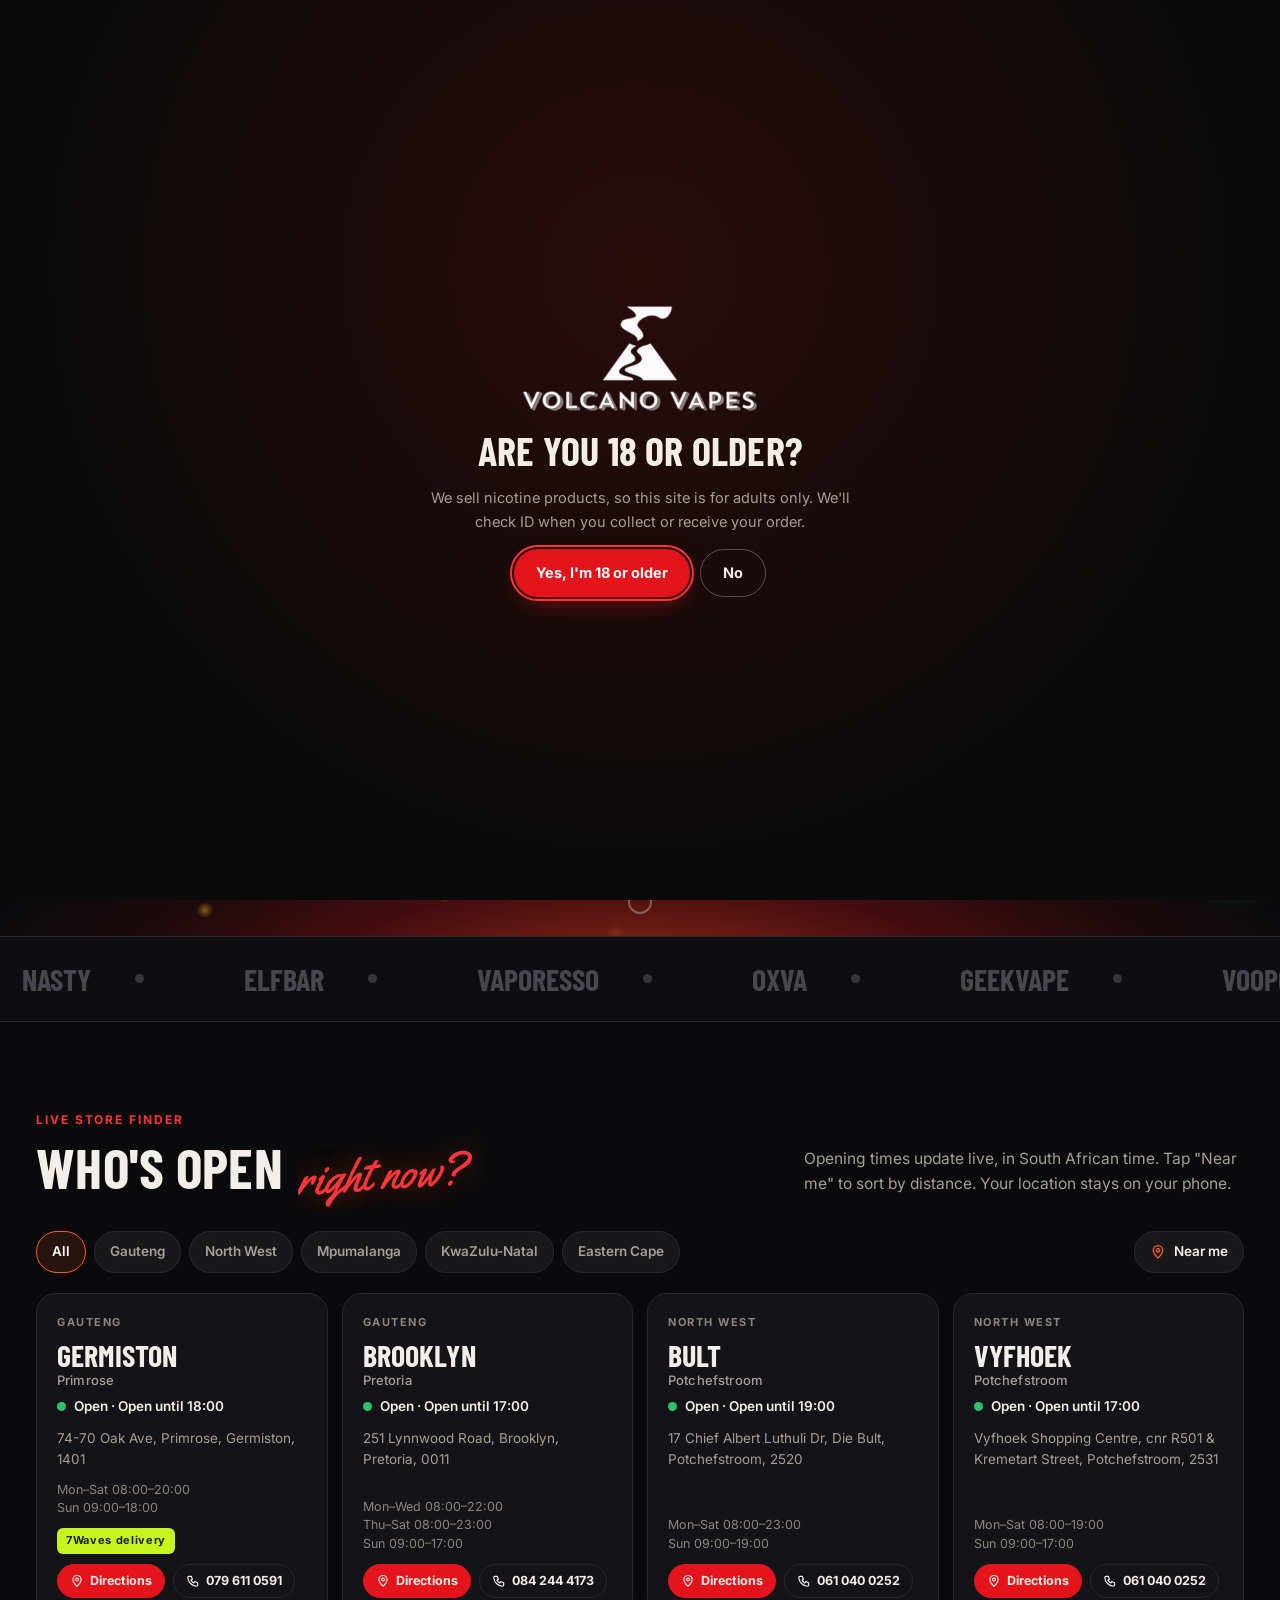
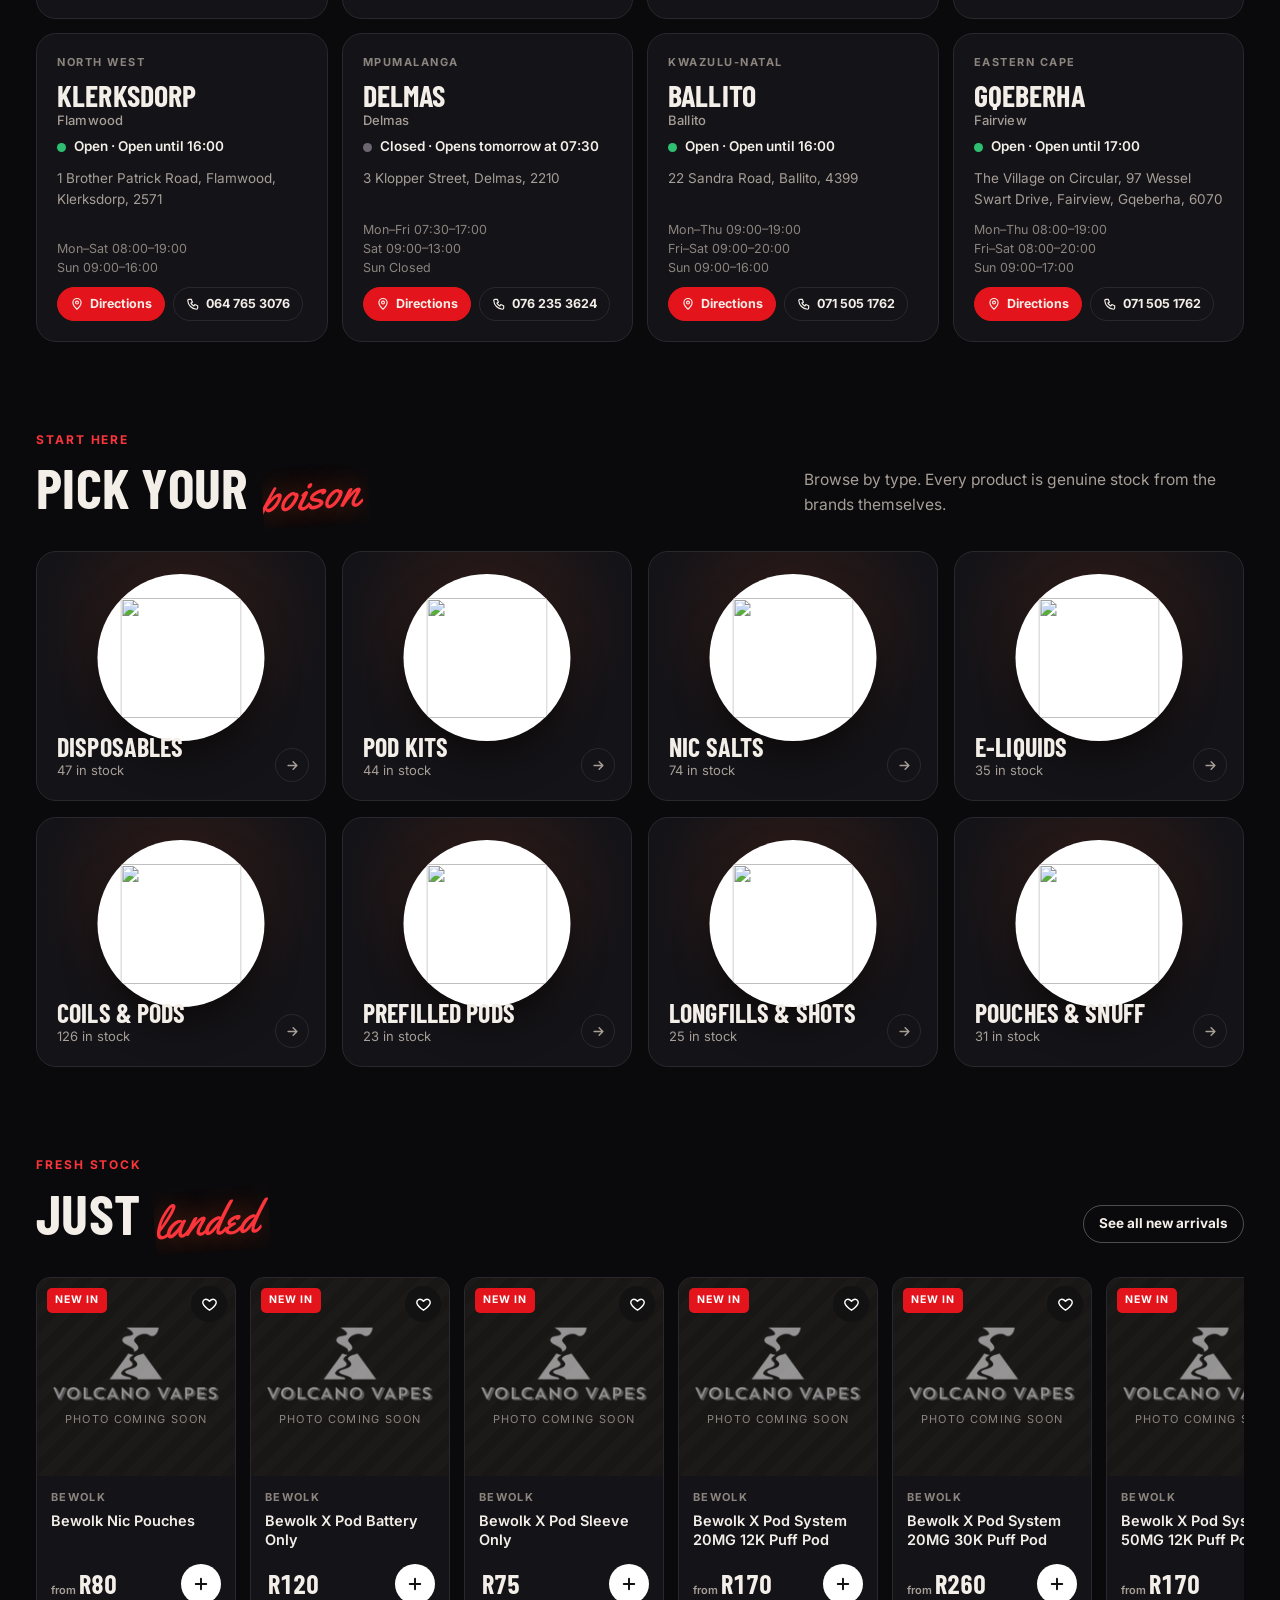
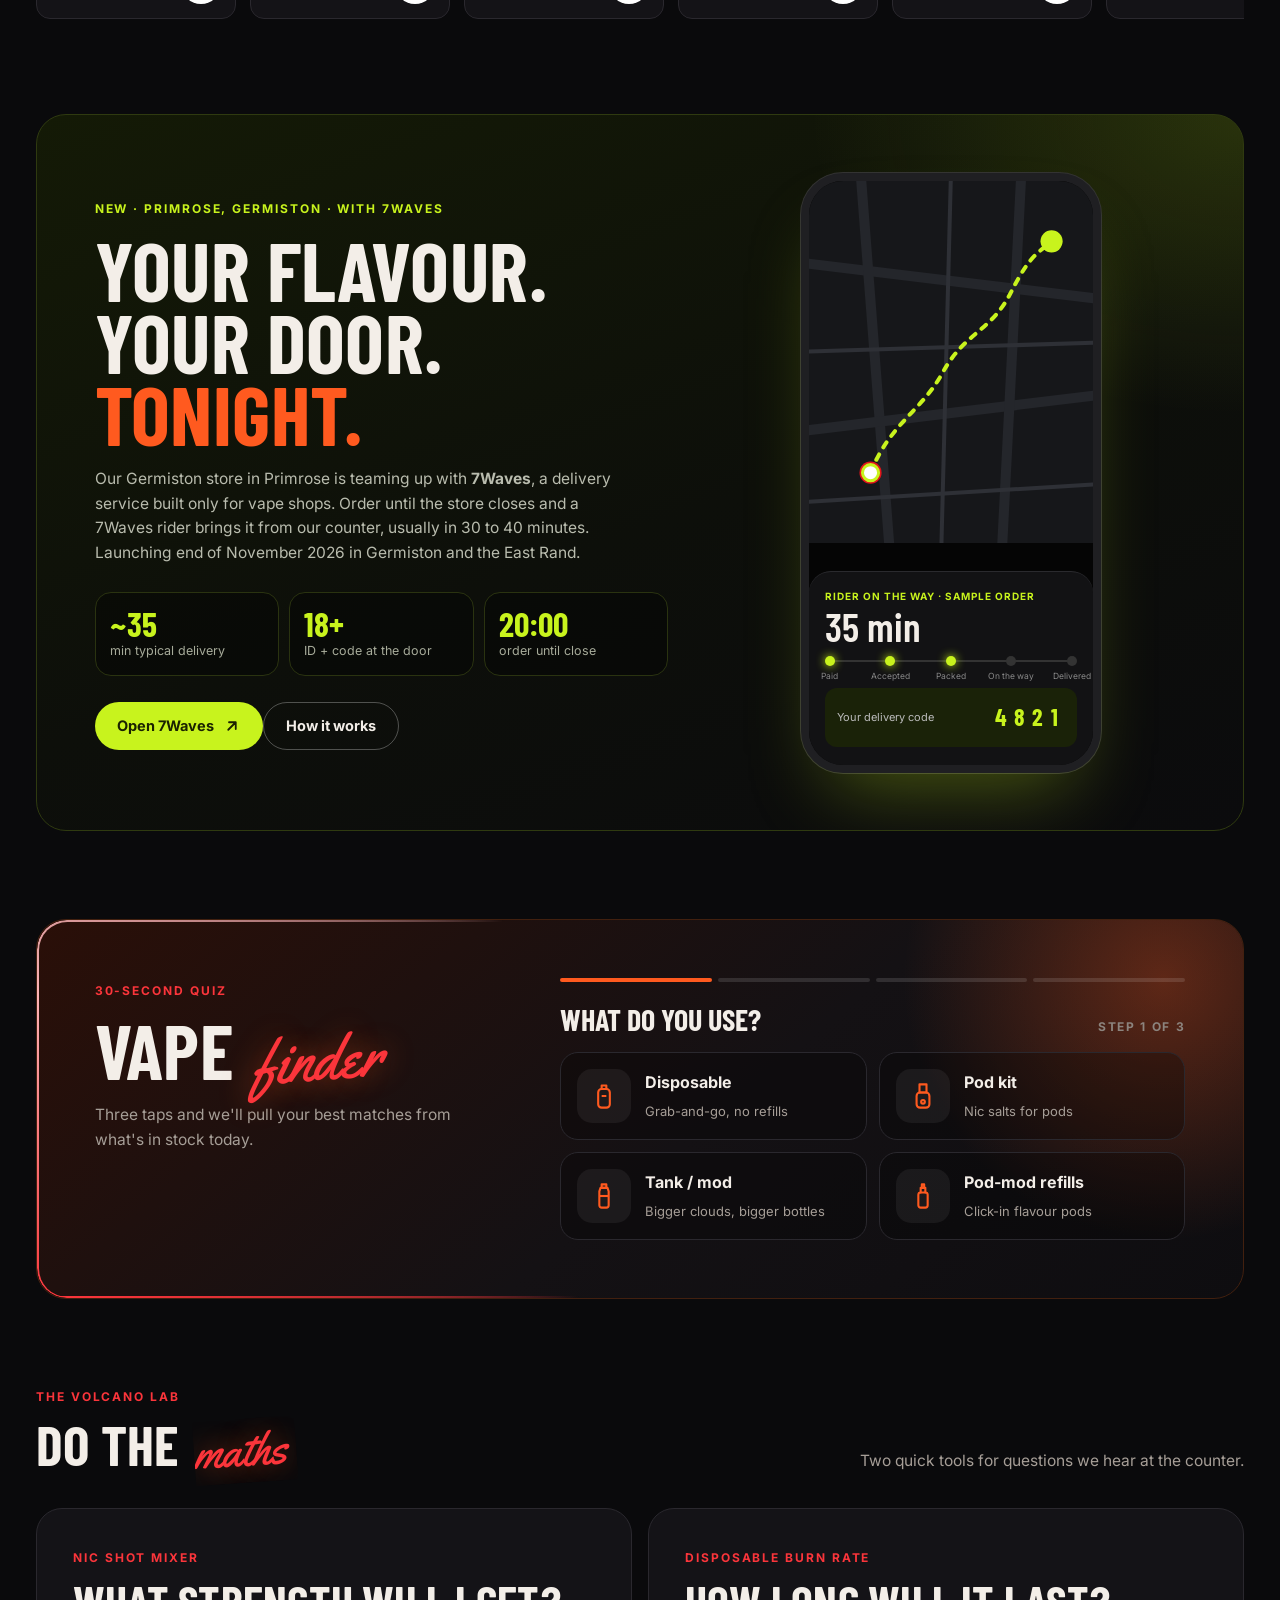
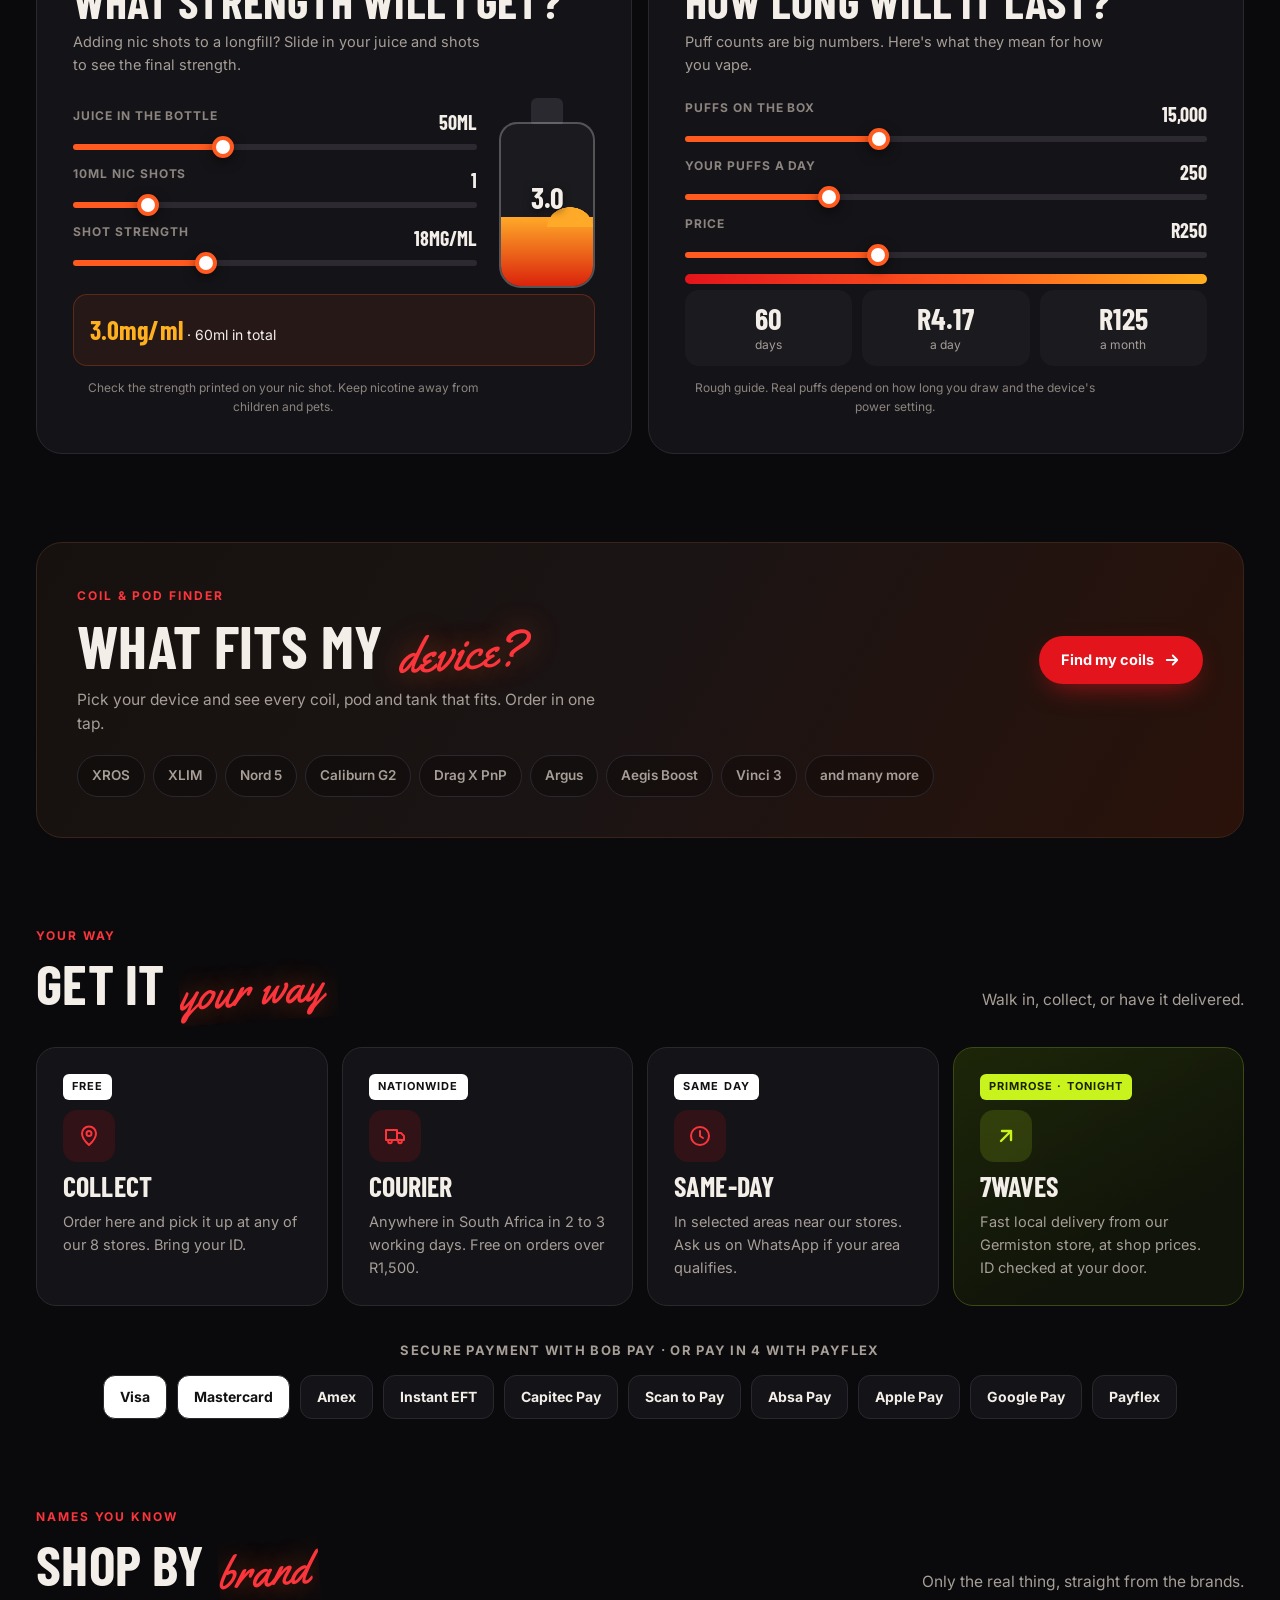
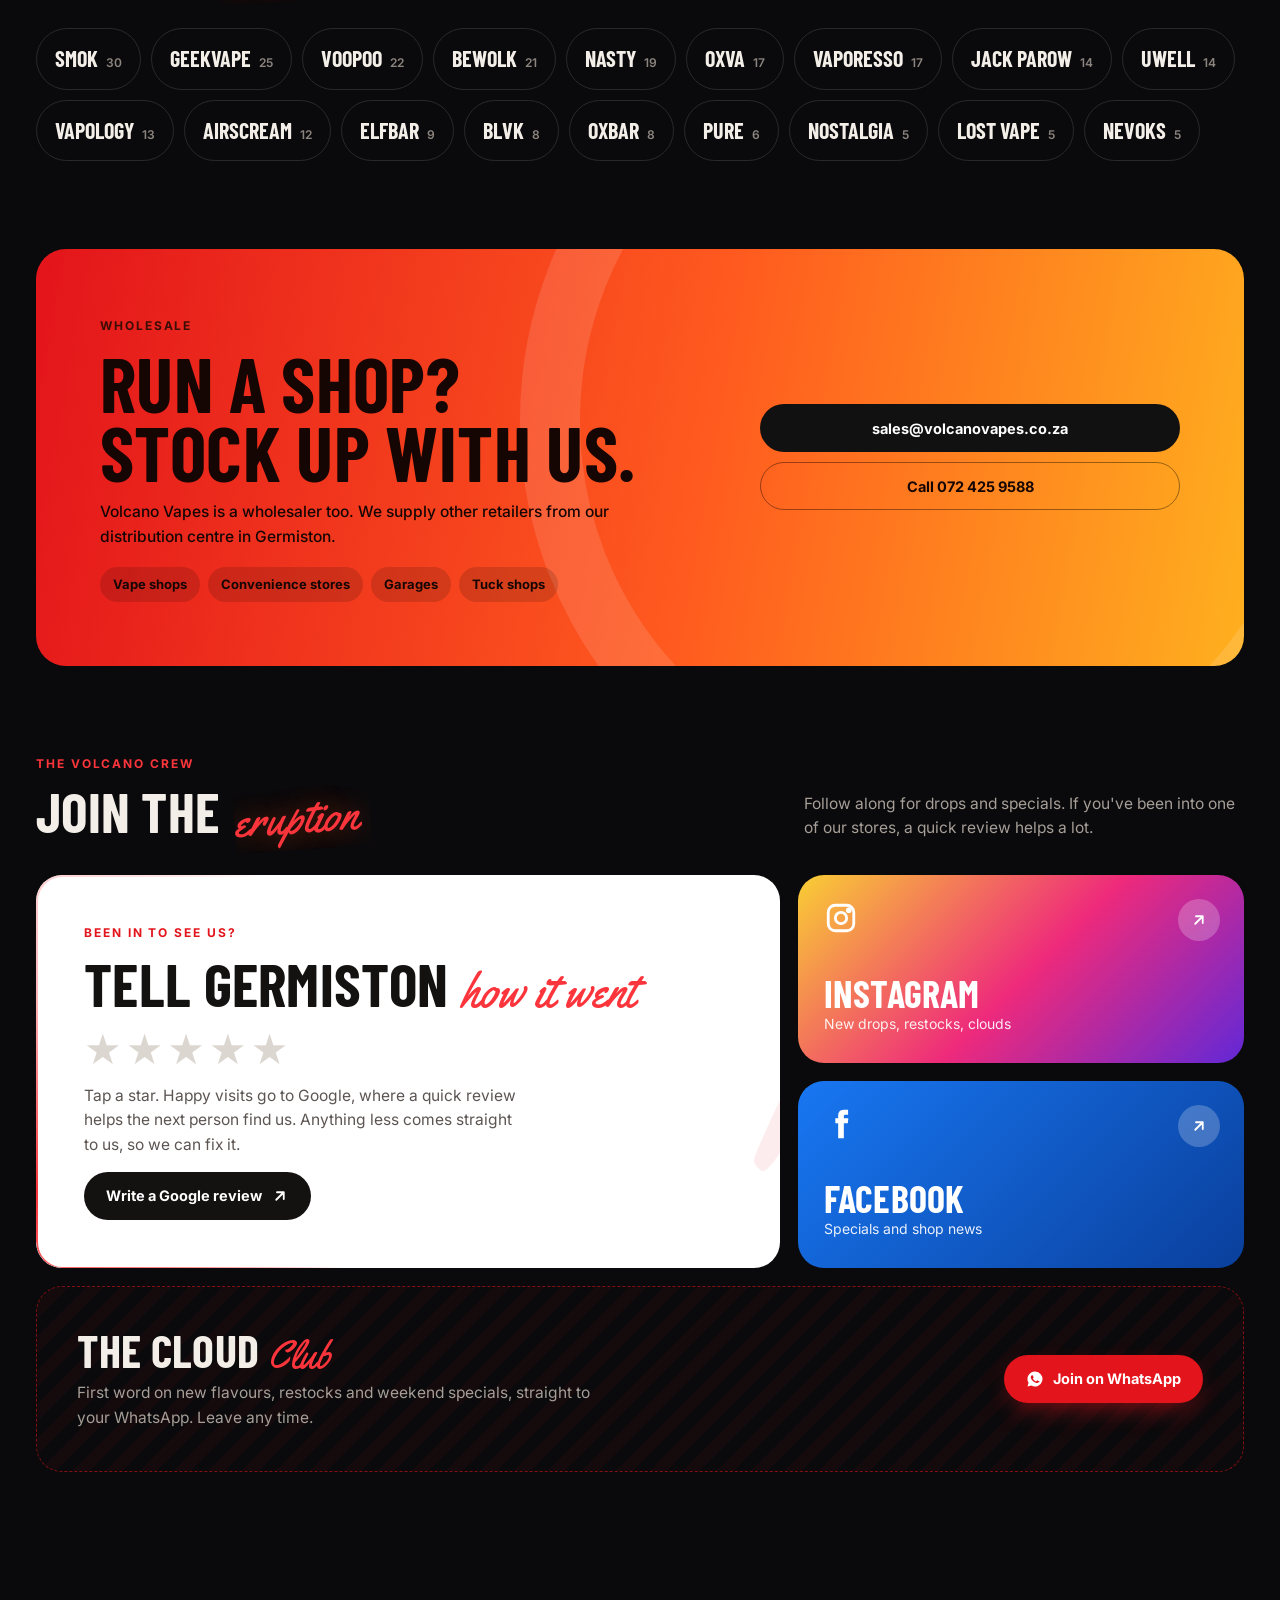
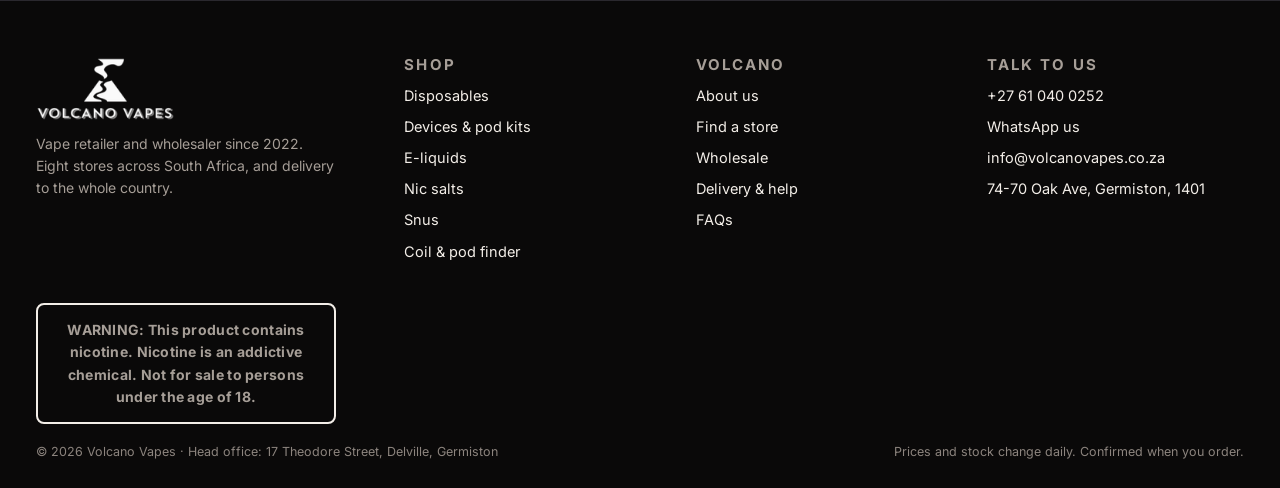
==== commit c7591299: "Load Volcano's real Shopify stock; flavour picker, online checkout, instant search, installable app " ====
--- a/index.html
+++ b/index.html
@@ -8,6 +8,8 @@
 <meta name="robots" content="noindex, nofollow">
 <meta name="theme-color" content="#0a0a0c">
 <link rel="icon" href="assets/img/icon.png">
+<link rel="manifest" href="manifest.webmanifest">
+<link rel="apple-touch-icon" href="assets/img/icon-512.png">
 <link rel="preload" href="assets/fonts/inter.woff2" as="font" type="font/woff2" crossorigin>
 <link rel="preload" href="assets/fonts/barlow-condensed-700.woff2" as="font" type="font/woff2" crossorigin>
 <link rel="preload" href="assets/fonts/yellowtail-400.woff2" as="font" type="font/woff2" crossorigin>
@@ -114,6 +116,8 @@
   <span class="scrollcue" aria-hidden="true"></span>
 </section>
 
+<section class="wrap" id="again" hidden style="padding-top:28px"></section>
+
 <div class="ticker" aria-hidden="true"><div class="mq" id="ticker"></div></div>
 
 <section class="sec" id="stores">
@@ -283,7 +287,7 @@
 <script>
 $$("[data-i]").forEach((el) => (el.outerHTML = I[el.dataset.i]));
 $$("[data-ic]").forEach((el) => (el.innerHTML = I[el.dataset.ic]));
-$("#fitchips").innerHTML = ["XROS", "XLIM", "Nord 5", "Caliburn G2", "Drag X PnP", "Argus", "Aegis Boost", "Vinci 3"].map((d) => `<span>${d}</span>`).join("") + "<span>+57 more</span>";
+$("#fitchips").innerHTML = ["XROS", "XLIM", "Nord 5", "Caliburn G2", "Drag X PnP", "Argus", "Aegis Boost", "Vinci 3"].map((d) => `<span>${d}</span>`).join("") + "<span>and many more</span>";
 document.addEventListener("DOMContentLoaded", () => { const w = $("#wave-card"); if (w) w.href = waveLink(); const c = $("#wave-cta"); if (c) c.href = waveLink(); });
 const reduced = matchMedia("(prefers-reduced-motion: reduce)").matches;
 const fmt = (n) => n.toLocaleString("en-ZA").replace(/ /g, " ");
@@ -410,9 +414,9 @@
   ["Nic salts", "s=Nic+Salts", (p) => p.s === "Nic Salts"],
   ["E-liquids", "s=E+Liquids", (p) => p.s === "E Liquids"],
   ["Coils & pods", "s=Coils%2C+Pods+%26+Tanks", (p) => p.s === "Coils, Pods & Tanks"],
-  ["MTL", "s=MTL", (p) => p.s === "MTL"],
-  ["Accessories", "s=Vape+Accessories", (p) => p.s === "Vape Accessories"],
-  ["Pouches & snus", "c=snus", (p) => p.c === "snus"]
+  ["Prefilled pods", "s=Prefilled+Pods", (p) => p.s === "Prefilled Pods"],
+  ["Longfills & shots", "s=Longfills+%26+Shots", (p) => p.s === "Longfills & Shots"],
+  ["Pouches & snuff", "c=snus", (p) => p.c === "snus"]
 ];
 const G = {
   disp: '<svg viewBox="0 0 24 24" fill="none" stroke="currentColor" stroke-width="1.8" stroke-linejoin="round"><rect x="7" y="6" width="10" height="16" rx="3"/><path d="M10 6V3h4v3"/><path d="M10 12h4"/></svg>',
@@ -428,7 +432,7 @@
   r3: '<svg viewBox="0 0 24 24" fill="none" stroke="currentColor" stroke-width="1.8" stroke-linecap="round"><path d="M6 12c0-3 4-3 6 0s6 3 6 0-4-3-6 0-6 3-6 0z"/></svg>'
 };
 const STEPS = [
-  { k: "kind", q: "What do you use?", o: [["Disposables", "disp", "Disposable", "Grab-and-go, no refills"], ["Nic Salts", "pod", "Pod kit", "Nic salts for pods"], ["E Liquids", "bottle", "Tank / mod", "Bigger clouds, bigger bottles"], ["MTL", "mtl", "Mouth-to-lung", "A tighter draw"]] },
+  { k: "kind", q: "What do you use?", o: [["Disposables", "disp", "Disposable", "Grab-and-go, no refills"], ["Nic Salts", "pod", "Pod kit", "Nic salts for pods"], ["E Liquids", "bottle", "Tank / mod", "Bigger clouds, bigger bottles"], ["Prefilled Pods", "mtl", "Pod-mod refills", "Click-in flavour pods"]] },
   { k: "flav", q: "Pick a flavour mood", o: [["ice", "ice", "Icy & minty", "That cold exhale"], ["fruit", "fruit", "Fruity", "Mango, berry, watermelon"], ["sweet", "sweet", "Sweet & dessert", "Candy, custard, soda"], ["tobacco", "tobacco", "Tobacco & classic", "Old-school and smooth"]] },
   { k: "max", q: "What's the budget?", o: [["150", "r1", "Under R150", "Easy on the pocket"], ["300", "r2", "Under R300", "The sweet spot"], ["0", "r3", "No limit", "Show me the best"]] }
 ];
@@ -463,6 +467,13 @@
 
 loadProducts().then((all) => {
   ALL = all;
+  // order again: last bag, still in stock
+  const last = store.get("cv_last", []).filter((l) => byId.has(l.id));
+  if (last.length) {
+    $("#again").innerHTML = `<div class="again rv in"><div><span class="tag">Welcome back</span><h3>Your last order</h3></div><div class="again-th">${last.slice(0, 5).map((l) => l.t ? `<img src="${esc(l.t)}" alt="${esc(l.n)}" title="${esc(l.n)}${l.opt ? " · " + esc(l.opt) : ""}">` : "").join("")}</div><button class="btn btn-red btn-sm" id="again-go">${I.bag} Add it all again</button></div>`;
+    $("#again").hidden = false;
+    $("#again-go").onclick = () => { last.forEach((l) => addToCart(l, l.q, l.opt, l.req, l.ol, l.vid)); openDrawer("cart"); };
+  }
   const brandCounts = {};
   all.forEach((p) => p.b && (brandCounts[p.b] = (brandCounts[p.b] || 0) + 1));
   $("#cats").innerHTML = TILES.map(([name, q, fn]) => {
--- a/assets/volcano.css
+++ b/assets/volcano.css
@@ -178,6 +178,47 @@
   .orbit,.orbit span img,.crater,.mountain .glow,.dot,.ticker .mq,.phone7 .route,.bottle .liq::before{animation:none!important}
 }
 
+/* product options (flavour / colour / strength) */
+.vpick{margin:18px 0 6px}
+.vpick small{display:block;font-size:11.5px;font-weight:700;letter-spacing:.1em;text-transform:uppercase;color:var(--dim);margin-bottom:10px}
+.vopts{display:flex;flex-wrap:wrap;gap:8px;max-height:280px;overflow:auto;padding:2px}
+.vopts button{padding:9px 14px;border-radius:12px;border:1.5px solid var(--line);background:var(--panel);font-size:13.5px;font-weight:600;transition:all .2s}
+.vopts button em{font-style:normal;color:var(--gold);margin-left:4px}
+.vopts button:hover{border-color:var(--orange)}
+.vopts button[aria-pressed="true"]{border-color:var(--orange);background:rgba(255,90,31,.14);box-shadow:0 0 0 3px rgba(255,90,31,.15)}
+.vpick.shake{animation:shake .4s}
+@keyframes shake{25%{translate:-6px 0}75%{translate:6px 0}}
+#buynow.off{opacity:.6}
+.pick-opts{max-height:52vh;overflow:auto}
+/* instant search */
+.hsearch{position:relative}
+.sres{position:absolute;left:0;right:0;top:calc(100% + 8px);z-index:80;min-width:320px;background:#141317;border:1px solid var(--line);border-radius:18px;padding:8px;box-shadow:0 30px 60px -10px rgba(0,0,0,.7);animation:fadeUp .25s var(--ease)}
+.mnav .sres{position:static;min-width:0;margin-top:8px;box-shadow:none}
+.sres a{display:grid;grid-template-columns:44px 1fr auto;gap:12px;align-items:center;padding:8px;border-radius:12px;font-size:13.5px}
+.sres a:hover,.sres a.on{background:rgba(255,90,31,.12)}
+.sres img,.sres a>span:first-child{width:44px;height:44px;border-radius:10px;background:#fff;object-fit:contain}
+.sres b{display:block;font-weight:600;line-height:1.3;display:-webkit-box;-webkit-line-clamp:2;-webkit-box-orient:vertical;overflow:hidden}
+.sres small{color:var(--dim);font-size:12px}
+.sres em{font-style:normal;font-family:var(--head);font-size:18px;font-weight:700;white-space:nowrap}
+.sres a.all{display:flex;justify-content:center;gap:6px;color:var(--orange);font-weight:700;border-top:1px solid var(--line);border-radius:0 0 12px 12px;margin-top:4px}
+.sres a.all svg{width:14px}
+.sres p{padding:12px;font-size:13.5px;color:var(--mute)}
+/* my store chip */
+#mystore a{display:inline-flex;align-items:center;gap:7px}
+#mystore .dot{width:7px;height:7px}
+/* order again */
+.again{display:flex;flex-wrap:wrap;align-items:center;gap:16px 26px;padding:16px 20px;border-radius:20px;background:var(--panel);border:1px solid var(--line)}
+.again h3{font-size:26px;text-transform:uppercase}
+.again-th{display:flex;flex:1}
+.again-th img{width:48px;height:48px;border-radius:12px;background:#fff;object-fit:contain;border:2px solid var(--panel);margin-left:-10px}
+.again-th img:first-child{margin-left:0}
+/* smooth page-to-page transitions (Chrome, Edge, Safari 18+) */
+@view-transition{navigation:auto}
+::view-transition-old(root){animation:vt-out .25s ease both}
+::view-transition-new(root){animation:vt-in .35s var(--ease) both}
+@keyframes vt-out{to{opacity:0;transform:translateY(-8px)}}
+@keyframes vt-in{from{opacity:0;transform:translateY(12px)}}
+@media (prefers-reduced-motion:reduce){::view-transition-old(root),::view-transition-new(root){animation:none}}
 /* the empty toast peeked above the bottom edge */
 .toast:not(.on){visibility:hidden}
 .freebar{display:grid;gap:8px;font-size:14px}
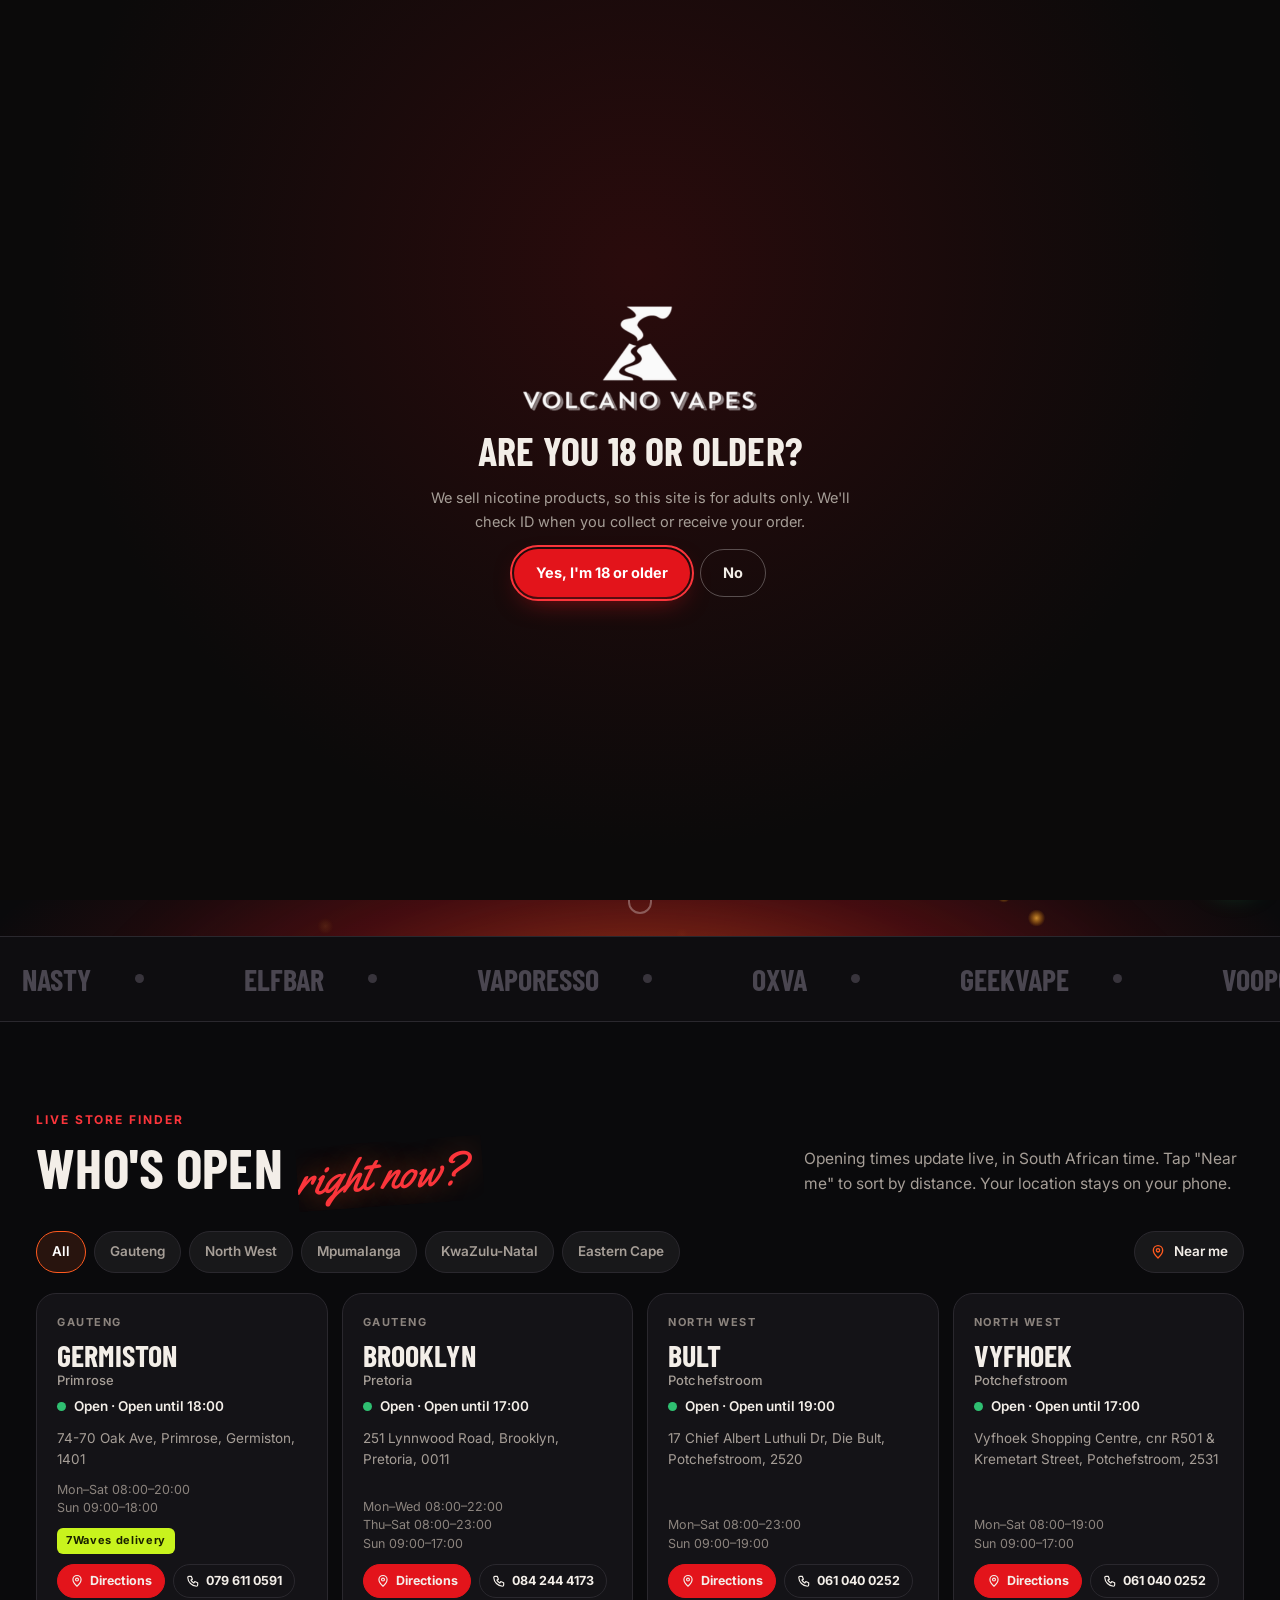
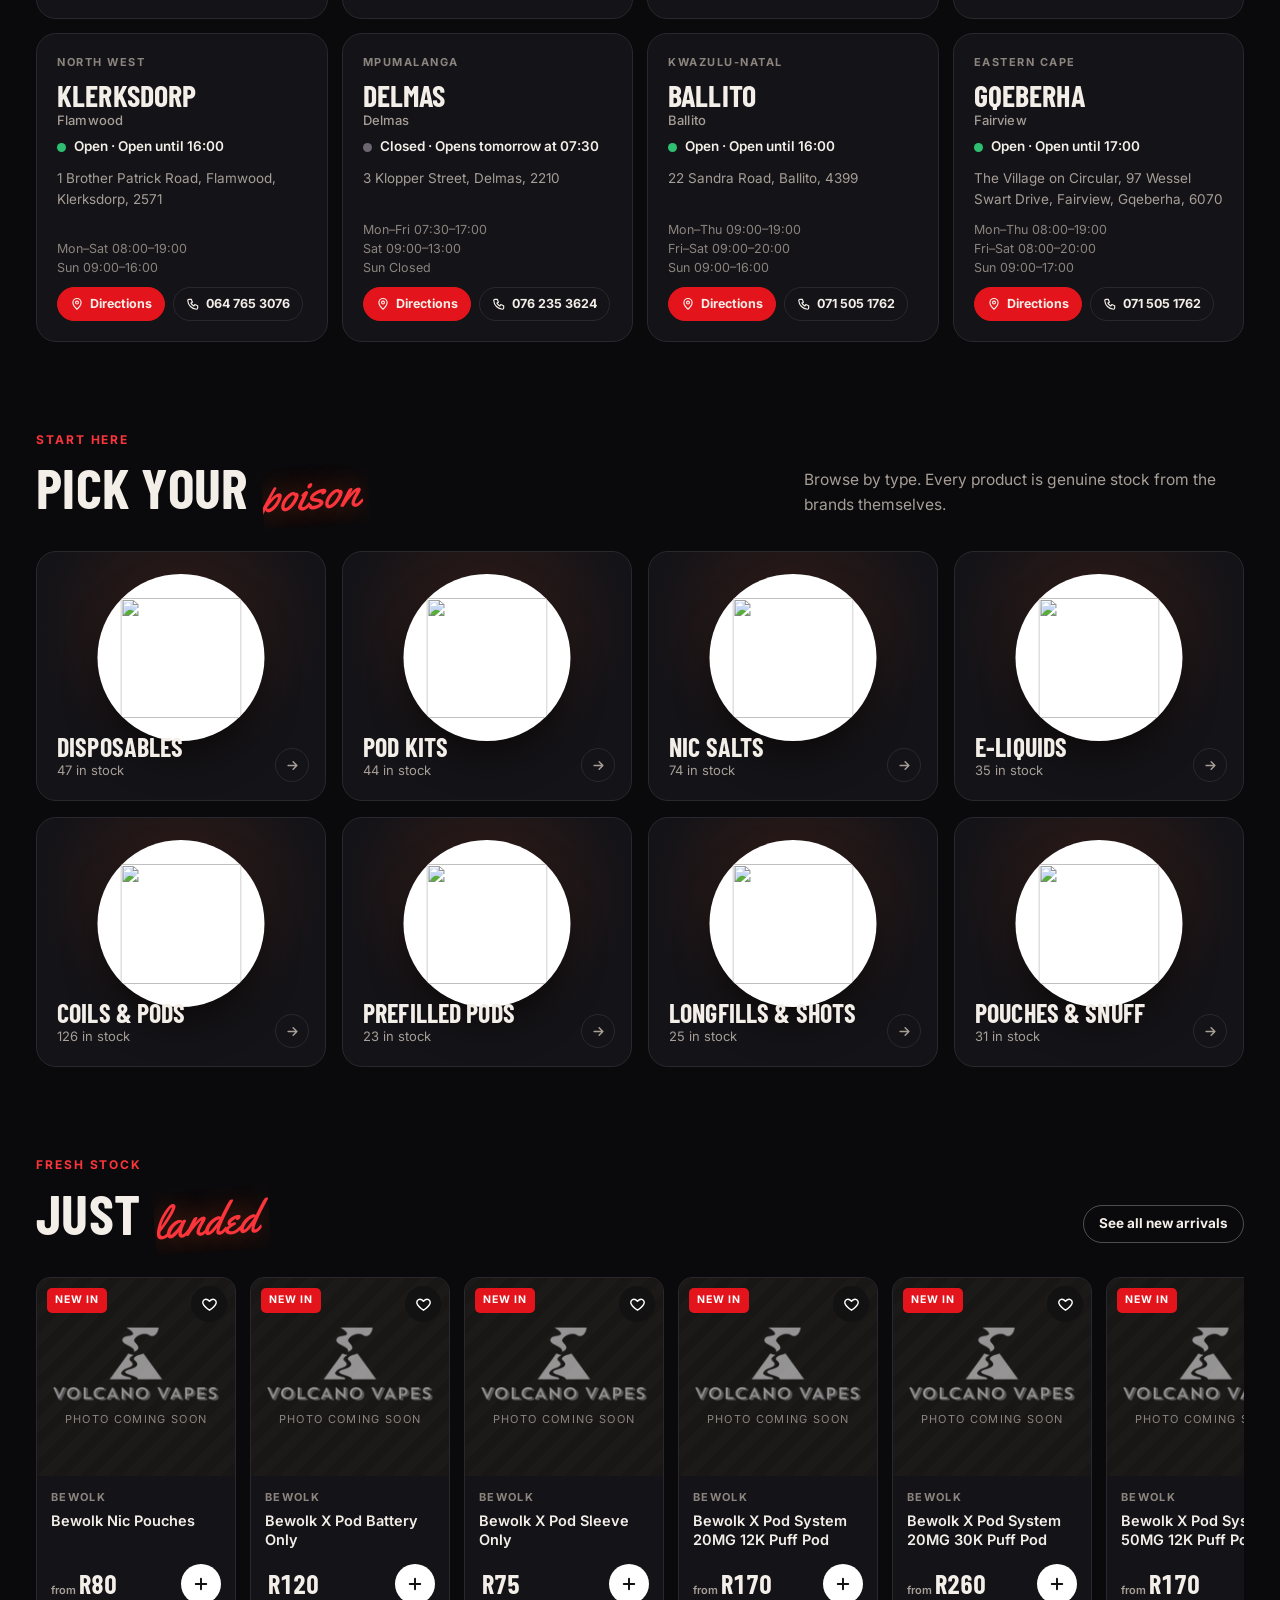
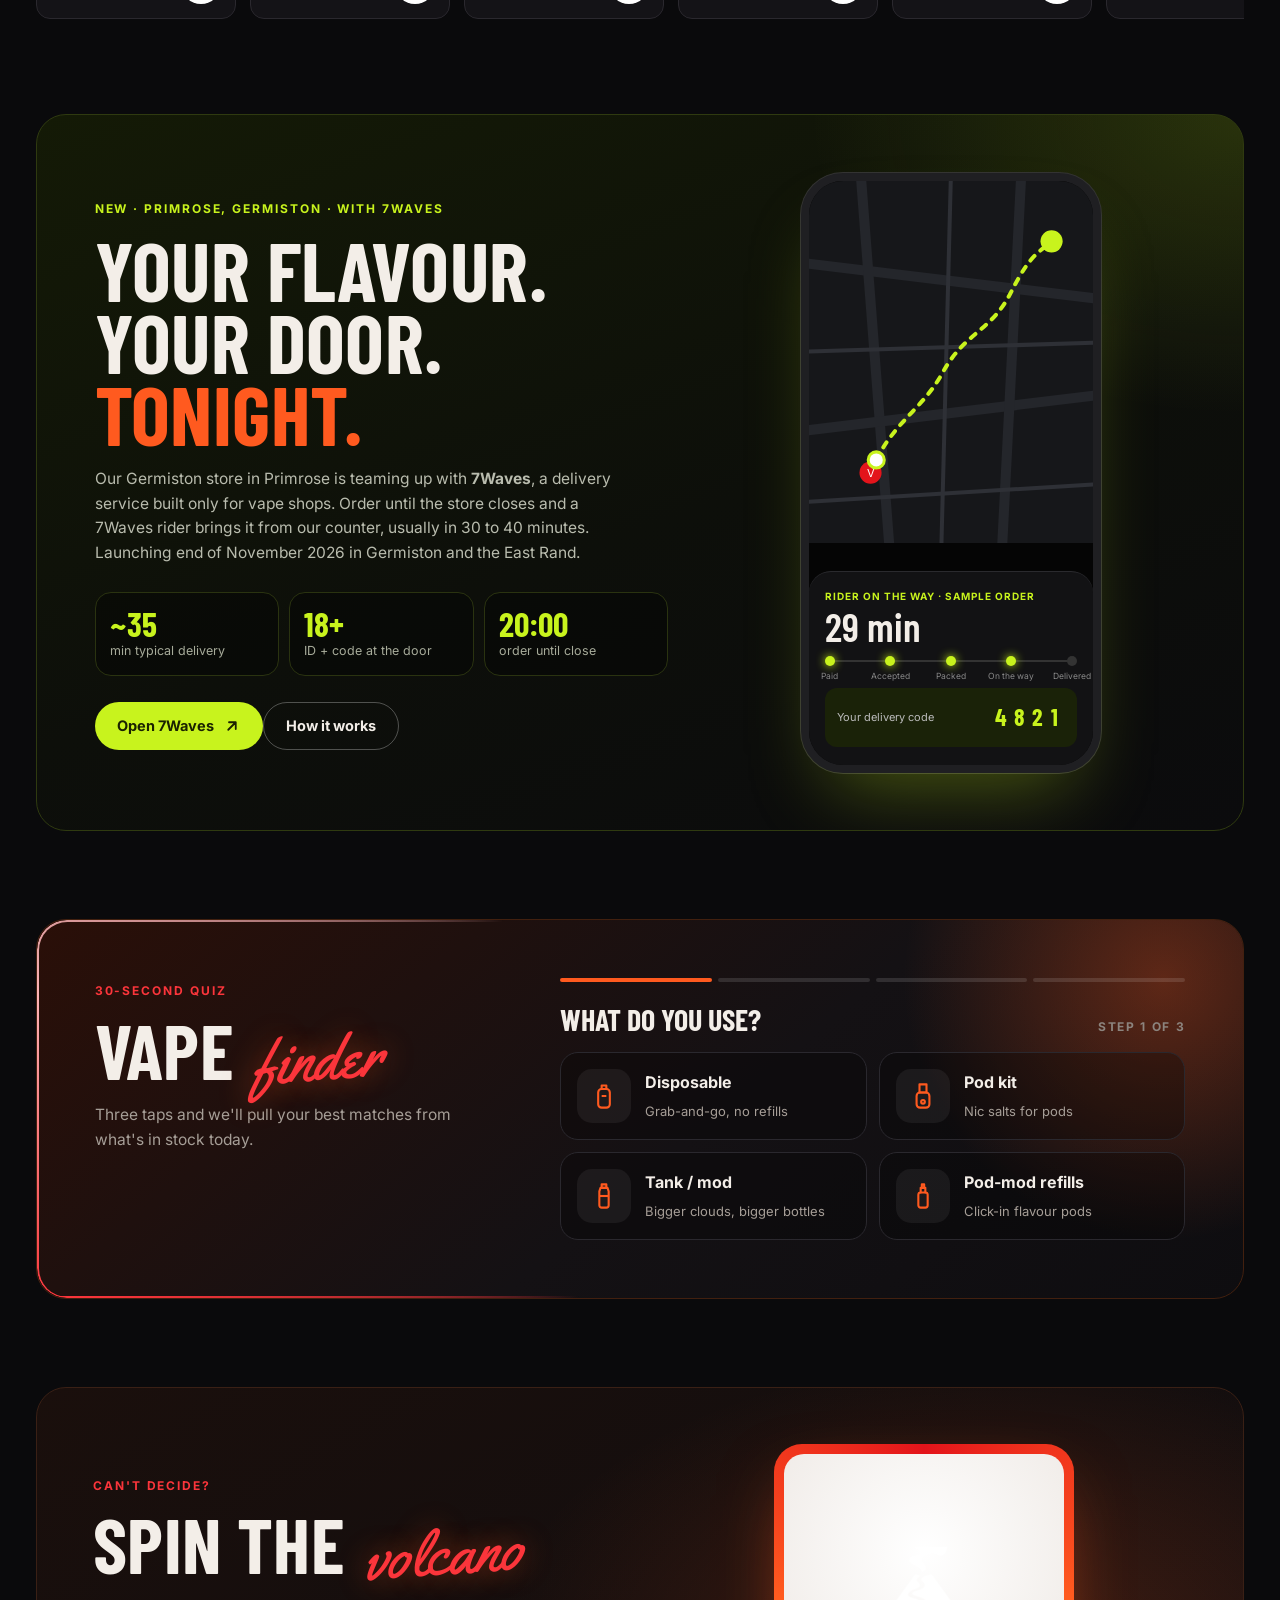
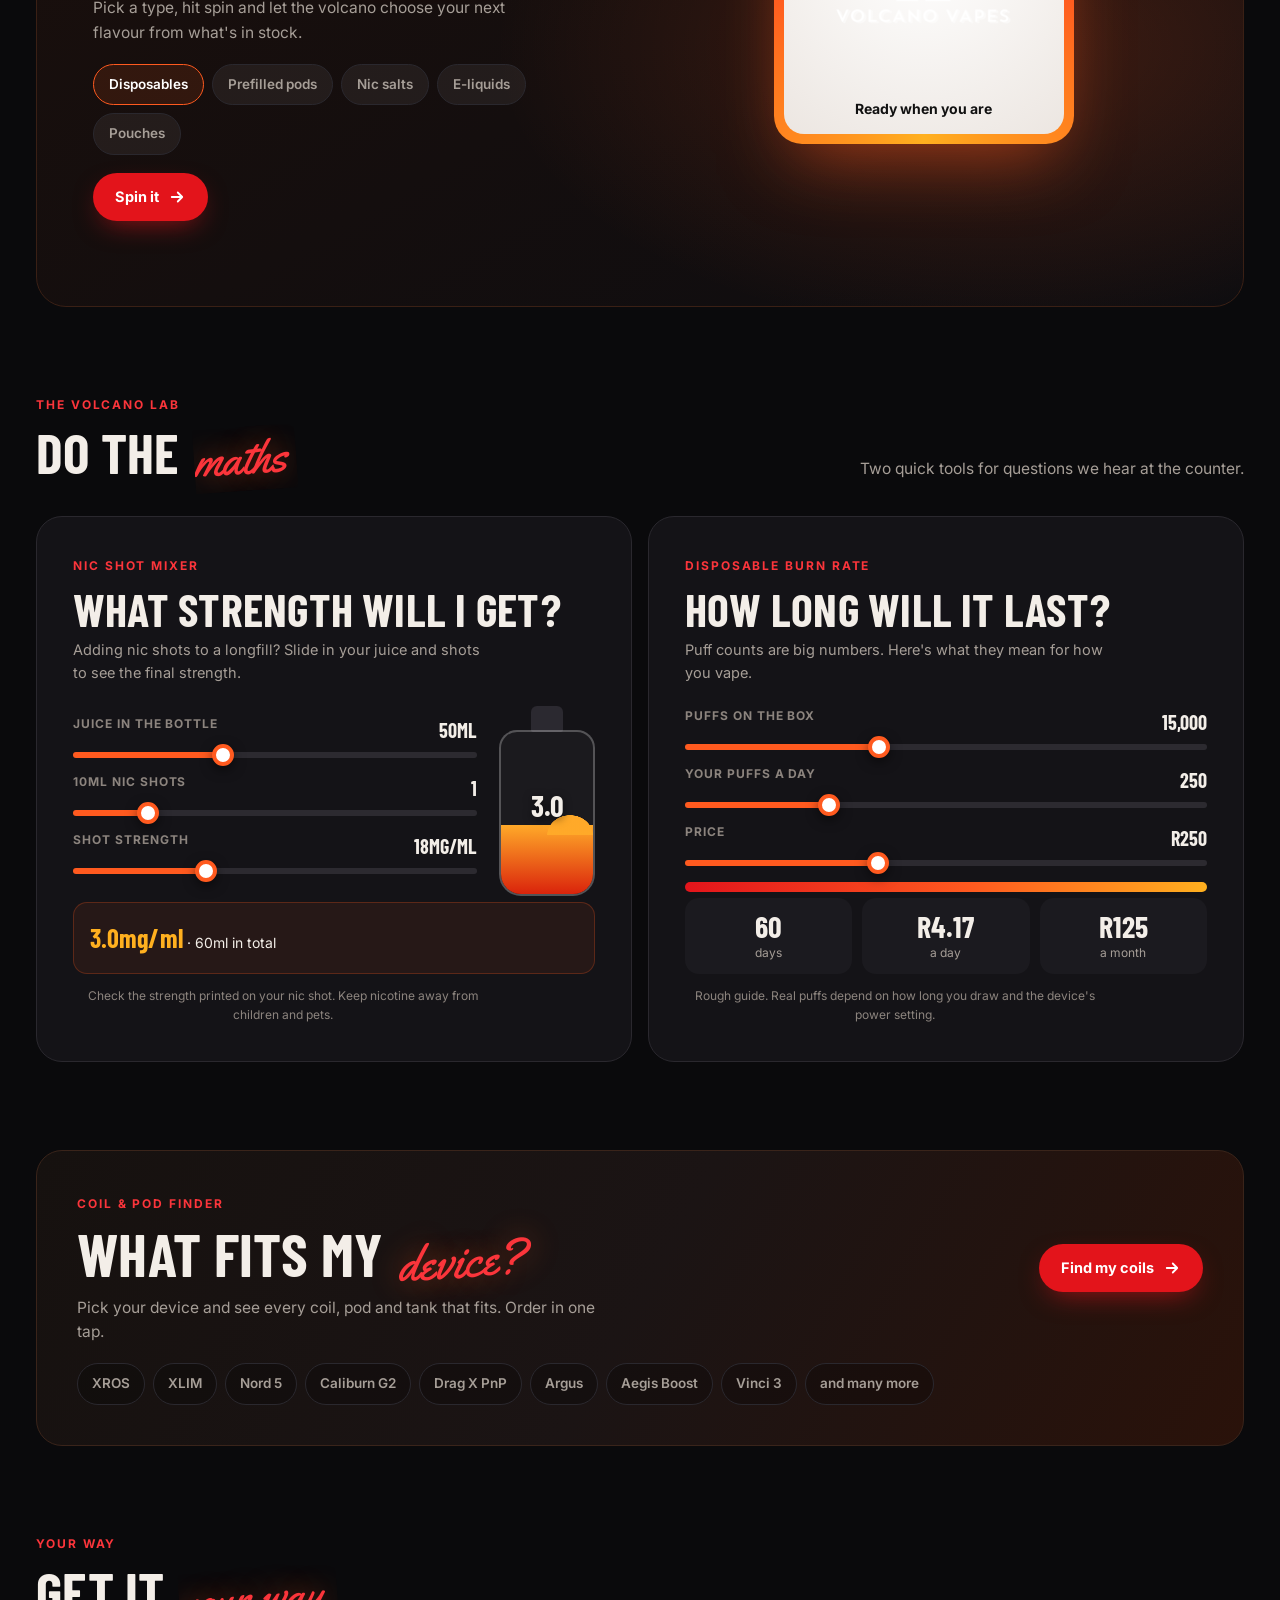
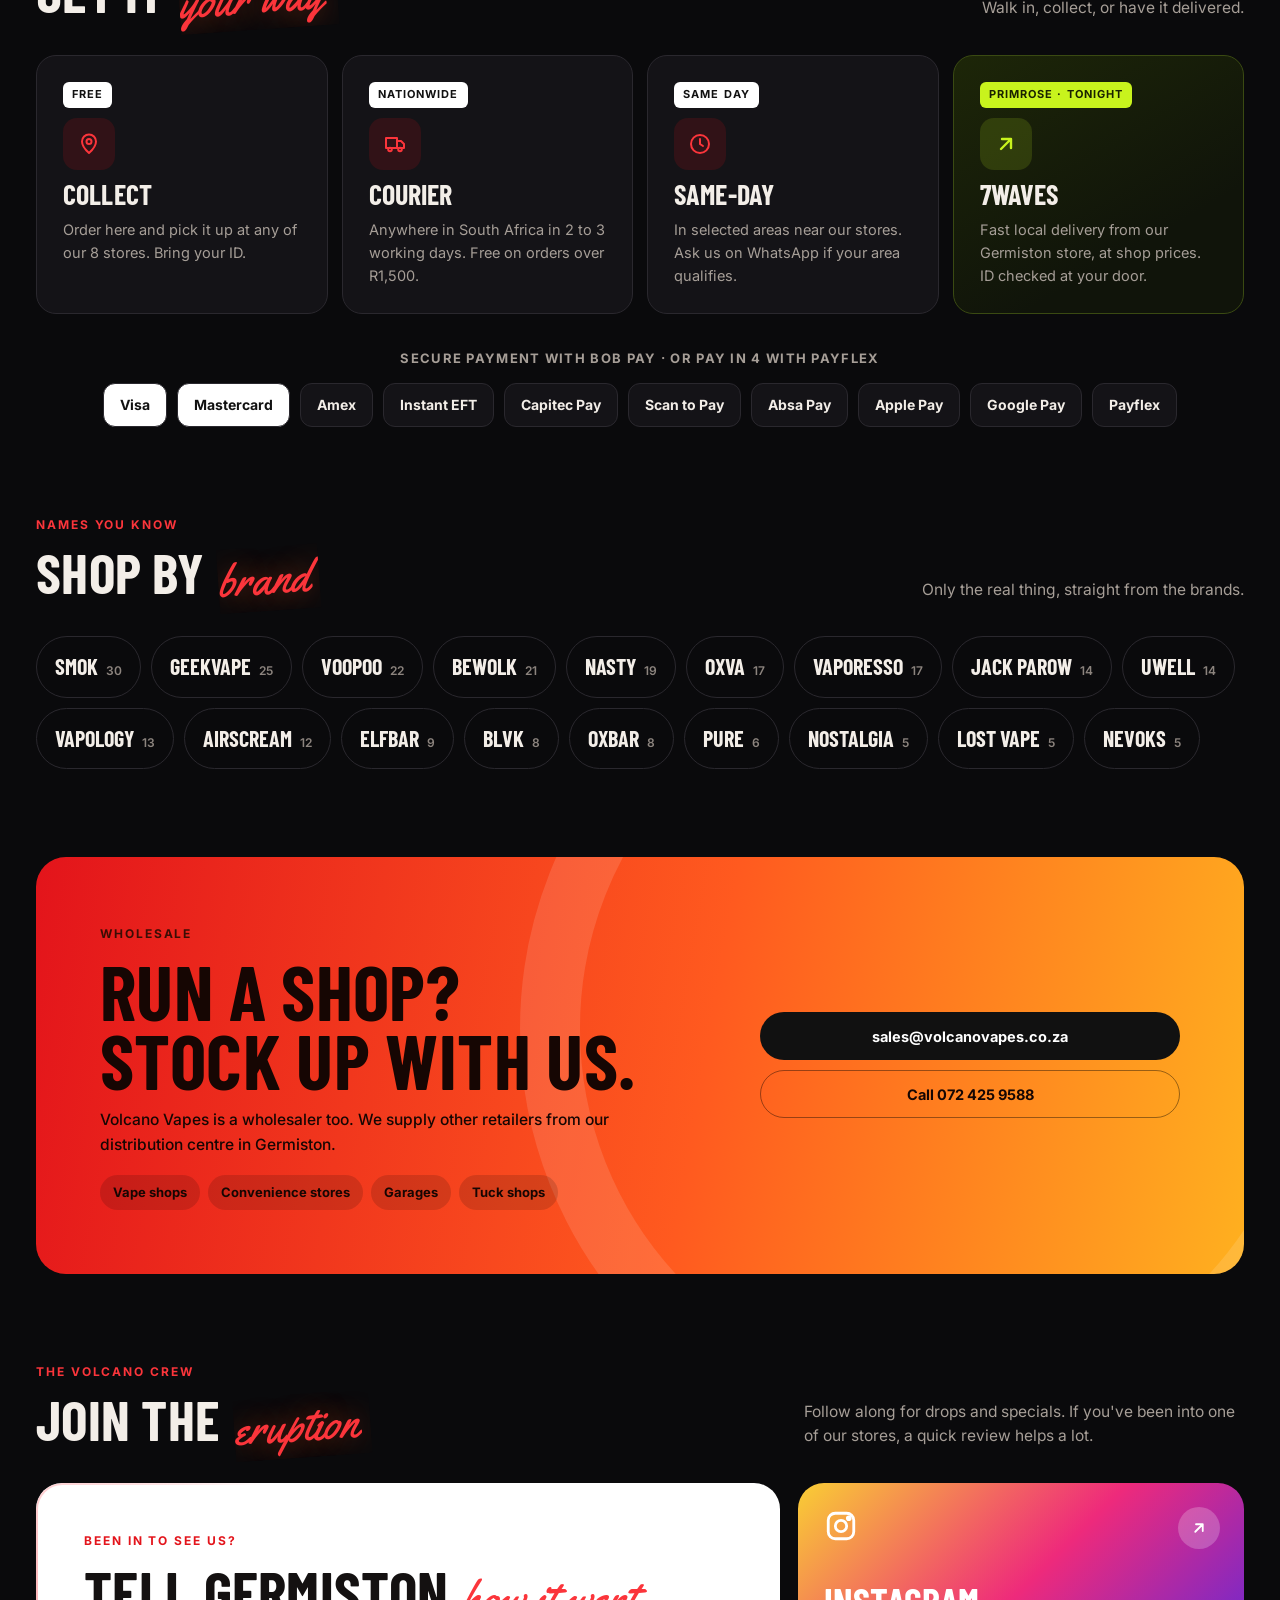
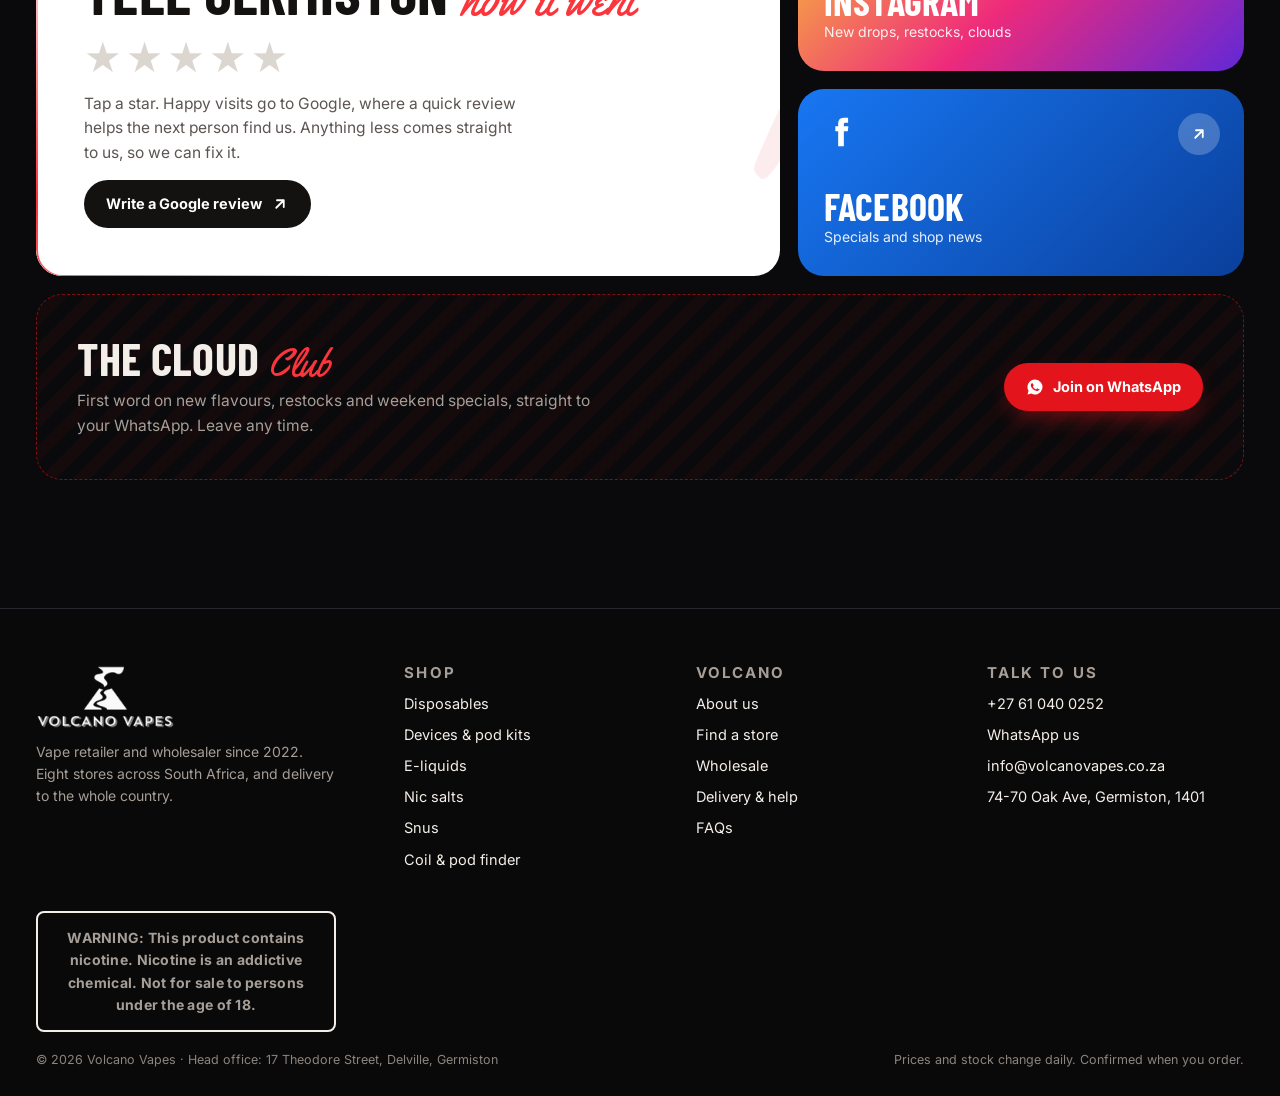
==== commit 42ae9cb5: "Hot drops, big clouds: spin-the-volcano roulette, vapour trail and logo eruption, lit bag thumbnails" ====
--- a/index.html
+++ b/index.html
@@ -87,8 +87,8 @@
   <div class="wrap vhero-in">
     <div>
       <span class="livechip fade"><i class="dot" id="live-dot"></i><span id="live-txt">8 stores across South Africa</span></span>
-      <h1><span class="w"><span>Genuine</span></span> <span class="w"><span>vapes.</span></span> <span class="l2"><span class="w"><span class="lava-txt">No</span></span> <span class="w"><span class="lava-txt">clones.</span></span></span></h1>
-      <p class="lead fade d1">Disposables, pod kits, nic salts and e-liquids from <b>eight Volcano Vapes stores</b> in five provinces, and delivered anywhere in South Africa. <b>Free delivery on orders over R1,500.</b></p>
+      <h1><span class="w"><span>Hot</span></span> <span class="w"><span>drops.</span></span> <span class="l2"><span class="w"><span class="lava-txt">Big</span></span> <span class="w"><span class="lava-txt">clouds.</span></span></span></h1>
+      <p class="lead fade d1">The latest disposables, pod kits, nic salts and juices, 100% genuine, from <b>eight Volcano Vapes stores</b> in five provinces. Or delivered anywhere in South Africa, <b>free over R1,500.</b></p>
       <div class="ctas fade d2">
         <a class="btn btn-red" href="shop.html">Shop now <span data-i="arrow"></span></a>
         <a class="btn btn-line" href="#stores">Find your nearest store</a>
@@ -191,6 +191,24 @@
   </div>
 </section>
 
+<section class="sec" style="padding-top:0" id="spin">
+  <div class="wrap">
+    <div class="spinbox rv">
+      <div class="spin-side">
+        <span class="tag">Can't decide?</span>
+        <h2>Spin the <span class="script">volcano</span></h2>
+        <p>Pick a type, hit spin and let the volcano choose your next flavour from what's in stock.</p>
+        <div class="sf-bar" id="spin-cats"></div>
+        <button class="btn btn-red" id="spin-go">Spin it <span data-i="arrow"></span></button>
+      </div>
+      <div class="reel-wrap">
+        <div class="reel" id="reel"><div class="reel-win" id="reel-win"><img src="assets/img/logo-sm.webp" alt="" width="180" height="83"><b>Ready when you are</b><small></small></div></div>
+        <div class="reel-res" id="reel-res" aria-live="polite"></div>
+      </div>
+    </div>
+  </div>
+</section>
+
 <section class="sec" style="padding-top:0" id="lab">
   <div class="wrap">
     <div class="sec-head"><div><span class="tag">The Volcano lab</span><h2>Do the <span class="script">maths</span></h2></div><p>Two quick tools for questions we hear at the counter.</p></div>
@@ -301,14 +319,32 @@
   let W, H, parts = [], run = true, mouse = { x: -999, y: -999 };
   const dpr = Math.min(devicePixelRatio || 1, 2);
   const size = () => { W = cv.clientWidth; H = cv.clientHeight; cv.width = W * dpr; cv.height = H * dpr; cx.setTransform(dpr, 0, 0, dpr, 0, 0); };
-  const spawn = (y) => ({ x: W * (.15 + Math.random() * .7), y: y ?? H + 10, r: .6 + Math.random() * 1.8, vy: .35 + Math.random() * 1.1, vx: (Math.random() - .5) * .4, life: 0, max: 280 + Math.random() * 380, hue: 10 + Math.random() * 35 });
+  const spawn = (y) => ({ x: W * (.15 + Math.random() * .7), y: y ?? H + 10, r: .6 + Math.random() * 1.8, vy: .35 + Math.random() * 1.1, vx: (Math.random() - .5) * .4, life: 0, max: 280 + Math.random() * 380, hue: 10 + Math.random() * 35, g: 0 });
+  const smoke = [], burst = [];
   size(); addEventListener("resize", size);
   const N = innerWidth < 700 ? 28 : 60;
   for (let i = 0; i < N; i++) { const p = spawn(Math.random() * H); p.life = Math.random() * p.max; parts.push(p); }
-  cv.parentElement.addEventListener("pointermove", (e) => { const r = cv.getBoundingClientRect(); mouse = { x: e.clientX - r.left, y: e.clientY - r.top }; }, { passive: true });
+  cv.parentElement.addEventListener("pointermove", (e) => {
+    const r = cv.getBoundingClientRect(); mouse = { x: e.clientX - r.left, y: e.clientY - r.top };
+    if (smoke.length < 70 && e.pointerType === "mouse") smoke.push({ x: mouse.x, y: mouse.y, r: 8, vx: (Math.random() - .5) * .6, vy: .4 + Math.random() * .5, life: 0, max: 70 + Math.random() * 40 }); // vapour trail
+  }, { passive: true });
+  // tap the logo: it erupts
+  const erupt = () => {
+    const m = $(".logo-big").getBoundingClientRect(), r = cv.getBoundingClientRect(), x = m.left + m.width / 2 - r.left, y = m.top + m.height * .25 - r.top;
+    for (let i = 0; i < 90; i++) burst.push({ x, y, r: 1 + Math.random() * 2.2, vx: (Math.random() - .5) * 7, vy: 3 + Math.random() * 7, g: .14, life: 0, max: 90 + Math.random() * 60, hue: 8 + Math.random() * 40 });
+    $(".mountain").classList.remove("boom"); void $(".mountain").offsetWidth; $(".mountain").classList.add("boom");
+    if (!run || reduced) { run = true; requestAnimationFrame(tick); }
+  };
+  $(".mountain").addEventListener("click", erupt);
   function draw() {
-    cx.clearRect(0, 0, W, H); cx.globalCompositeOperation = "lighter";
-    for (const p of parts) {
+    cx.clearRect(0, 0, W, H); cx.globalCompositeOperation = "source-over";
+    for (const s of smoke) {
+      const a = .16 * (1 - s.life / s.max), g = cx.createRadialGradient(s.x, s.y, 0, s.x, s.y, s.r);
+      g.addColorStop(0, `rgba(235,225,220,${a})`); g.addColorStop(1, "rgba(235,225,220,0)");
+      cx.fillStyle = g; cx.beginPath(); cx.arc(s.x, s.y, s.r, 0, 7); cx.fill();
+    }
+    cx.globalCompositeOperation = "lighter";
+    for (const p of parts.concat(burst)) {
       const a = Math.sin(Math.PI * p.life / p.max);
       const g = cx.createRadialGradient(p.x, p.y, 0, p.x, p.y, p.r * 4);
       g.addColorStop(0, `hsla(${p.hue},100%,62%,${a * .75})`); g.addColorStop(1, `hsla(${p.hue},100%,50%,0)`);
@@ -323,6 +359,9 @@
       p.x += p.vx + Math.sin((p.life + p.hue) / 40) * .3; p.y -= p.vy; p.life++;
       if (p.life > p.max || p.y < -20) Object.assign(p, spawn());
     }
+    for (const s of smoke) { s.x += s.vx; s.y -= s.vy; s.r += .9; s.life++; }
+    for (const b of burst) { b.x += b.vx; b.y -= b.vy; b.vy -= b.g; b.vx *= .985; b.life++; }
+    for (const list of [smoke, burst]) for (let i = list.length - 1; i >= 0; i--) if (list[i].life > list[i].max) list.splice(i, 1);
     draw(); requestAnimationFrame(tick);
   }
   if (reduced) return draw();
@@ -465,6 +504,30 @@
 }
 drawQuiz();
 
+/* ---------- spin the volcano: a flavour roulette over real stock ---------- */
+const SPIN = [["Disposables", "Disposables"], ["Prefilled Pods", "Prefilled pods"], ["Nic Salts", "Nic salts"], ["E Liquids", "E-liquids"], ["Snus", "Pouches"]];
+let spinCat = SPIN[0][0], spinning = false;
+$("#spin-cats").innerHTML = SPIN.map(([v, l]) => `<button class="chip" data-sc="${v}" aria-pressed="${v === spinCat}">${l}</button>`).join("");
+$("#spin-cats").onclick = (e) => { const b = e.target.closest("[data-sc]"); if (!b) return; spinCat = b.dataset.sc; $$("#spin-cats .chip").forEach((x) => x.setAttribute("aria-pressed", x === b)); };
+$("#spin-go").onclick = async () => {
+  if (spinning) return;
+  const all = await loadProducts(), pool = all.filter((p) => p.s === spinCat && p.t && p.p);
+  if (!pool.length) return toast("Nothing in stock there right now. Try another type.");
+  spinning = true; $("#spin-go").disabled = true; $("#reel-res").innerHTML = ""; $("#reel").classList.remove("won");
+  const win = $("#reel-win"), pick = pool[Math.floor(Math.random() * pool.length)];
+  const show = (p) => { win.innerHTML = `<img src="${esc(p.t)}" alt=""><b>${esc(p.n)}</b><small>${esc(p.b || "")}</small>`; win.classList.remove("tick"); void win.offsetWidth; win.classList.add("tick"); };
+  // slows down like a real reel, then lands
+  let delay = reduced ? 0 : 55;
+  while (delay && delay < 420) { show(pool[Math.floor(Math.random() * pool.length)]); await new Promise((r) => setTimeout(r, delay)); delay *= 1.13; }
+  show(pick); $("#reel").classList.add("won");
+  const det = await loadDetail(pick.id), v = det.v && det.v.length ? det.v[Math.floor(Math.random() * det.v.length)] : null;
+  const price = v ? v[2] : pick.p;
+  $("#reel-res").innerHTML = `<p>${v ? `The volcano says <b>${esc(v[1])}</b>` : "The volcano has spoken"} · <b>${R(price)}</b></p>
+    <div class="ctas"><button class="btn btn-red btn-sm" id="spin-add">${I.bag} Add to bag</button><a class="btn btn-line btn-sm" href="${productUrl(pick)}">View it</a></div>`;
+  $("#spin-add").onclick = () => { flyToBag($("#reel-win img")); addToCart({ ...pick, p: price }, 1, v ? v[1] : "", false, det.o, v ? v[0] : pick.vid); };
+  spinning = false; $("#spin-go").disabled = false; $("#spin-go").firstChild.textContent = "Spin again ";
+};
+
 loadProducts().then((all) => {
   ALL = all;
   // order again: last bag, still in stock
--- a/assets/volcano.css
+++ b/assets/volcano.css
@@ -33,11 +33,11 @@
 .mountain .glow{position:absolute;inset:8%;border-radius:50%;background:radial-gradient(closest-side,rgba(255,90,31,.5),transparent);filter:blur(20px);animation:breathe 5s ease-in-out infinite}
 .mountain img.logo-big{position:absolute;inset:0;margin:auto;width:68%;height:auto;top:0;bottom:0;filter:drop-shadow(0 20px 40px rgba(0,0,0,.6));animation:erupt 1.4s cubic-bezier(.2,1.3,.4,1) .2s both}
 @keyframes erupt{from{opacity:0;transform:translateY(60px) scale(.85)}}
-.orbit{position:absolute;inset:0;animation:spin 40s linear infinite}
+.orbit{position:absolute;inset:0;animation:orbitSpin 40s linear infinite}
 .orbit span{position:absolute;left:50%;top:50%;width:84px;height:84px;margin:-42px;border-radius:22px;overflow:hidden;background:#fff;box-shadow:0 18px 40px -10px rgba(0,0,0,.7),0 0 0 1px rgba(255,255,255,.1);
   transform:rotate(var(--a)) translate(var(--R,200px)) rotate(calc(var(--a) * -1))}
-.orbit span img{width:100%;height:100%;object-fit:cover;animation:spin 40s linear infinite reverse}
-@keyframes spin{to{rotate:360deg}}
+.orbit span img{width:100%;height:100%;object-fit:cover;animation:orbitSpin 40s linear infinite reverse}
+@keyframes orbitSpin{to{rotate:360deg}}
 .scrollcue{position:absolute;left:50%;bottom:22px;translate:-50% 0;width:24px;height:38px;border:2px solid rgba(255,255,255,.3);border-radius:14px}
 .scrollcue::after{content:"";position:absolute;left:50%;top:7px;width:4px;height:8px;margin-left:-2px;border-radius:2px;background:var(--orange);animation:cue 1.8s ease-in-out infinite}
 @keyframes cue{60%{translate:0 12px;opacity:0}}
@@ -219,8 +219,52 @@
 @keyframes vt-out{to{opacity:0;transform:translateY(-8px)}}
 @keyframes vt-in{from{opacity:0;transform:translateY(12px)}}
 @media (prefers-reduced-motion:reduce){::view-transition-old(root),::view-transition-new(root){animation:none}}
+/* bag lines: product shots on a lit tile, staggered in, newest one glows */
+.li{animation:liIn .45s var(--ease) both;animation-delay:calc(var(--i,0) * 60ms)}
+@keyframes liIn{from{opacity:0;transform:translateX(24px)}}
+.li .th{width:72px;height:72px;border-radius:16px;background:radial-gradient(circle at 50% 35%,#fff 0%,#f1ece8 70%,#e2d9d2 100%);box-shadow:0 10px 24px -8px rgba(0,0,0,.6),inset 0 0 0 1px rgba(0,0,0,.05);position:relative;transition:transform .3s var(--ease)}
+.li .th img{padding:6px;transition:transform .4s var(--ease)}
+.li:hover .th{transform:rotate(-3deg)}
+.li:hover .th img{transform:scale(1.08)}
+.li{grid-template-columns:72px 1fr auto}
+.li.just .th{box-shadow:0 0 0 2px var(--orange),0 0 26px rgba(255,90,31,.55)}
+.li.just .th::after{content:"✓";position:absolute;right:-6px;top:-6px;width:22px;height:22px;border-radius:50%;background:var(--orange);color:#fff;font-size:12px;font-weight:800;display:grid;place-items:center;animation:pop .5s cubic-bezier(.3,1.6,.5,1) .2s both}
+.li .optl{display:inline-block;margin:3px 0;padding:2px 8px;border-radius:6px;background:rgba(255,90,31,.12);color:var(--gold);font-size:11.5px;font-weight:700}
+.fly{box-shadow:0 0 0 3px rgba(255,90,31,.6),0 0 40px rgba(255,90,31,.6),0 20px 40px rgba(0,0,0,.5)!important}
+.ibtn.bump{position:relative}
+.ibtn.bump::after{content:"";position:absolute;inset:-4px;border-radius:50%;border:2px solid var(--orange);animation:ringOut .6s ease-out forwards}
+@keyframes ringOut{to{inset:-16px;opacity:0}}
+@keyframes pop{from{transform:scale(0)}}
+
+/* spin the volcano */
+.spinbox{position:relative;overflow:hidden;border-radius:30px;padding:clamp(24px,4.5vw,56px);display:grid;grid-template-columns:1fr 1fr;gap:40px;align-items:center;background:radial-gradient(ellipse 60% 80% at 80% 50%,rgba(255,90,31,.2),transparent 70%),linear-gradient(150deg,#1a0f0c,#0e0d10);border:1px solid #3a2015}
+.spinbox h2{font-size:clamp(46px,6vw,80px);line-height:.9;margin:12px 0 14px;text-transform:uppercase}
+.spinbox p{color:var(--mute);max-width:420px;margin-bottom:18px}
+.spin-side .sf-bar{margin-bottom:18px}
+.reel-wrap{display:grid;gap:16px;justify-items:center}
+.reel{position:relative;width:min(300px,100%);aspect-ratio:1;border-radius:28px;padding:10px;background:conic-gradient(from var(--ang,0deg),#e3141b,#ff5a1f,#ffb01f,#ff5a1f,#e3141b);box-shadow:0 30px 70px -20px rgba(255,90,31,.55);animation:spin 4s linear infinite}
+.reel.won{animation:reelWin .8s cubic-bezier(.3,1.6,.5,1),spin 4s linear infinite}
+@keyframes reelWin{40%{transform:scale(1.06) rotate(-2deg)}}
+.reel-win{height:100%;border-radius:20px;background:radial-gradient(circle at 50% 35%,#fff,#ece6e1);color:#111;display:grid;grid-template-rows:1fr auto auto;place-items:center;padding:16px;text-align:center;overflow:hidden}
+.reel-win img{width:72%;height:100%;max-height:170px;object-fit:contain}
+.reel-win b{font-size:14px;line-height:1.25;display:-webkit-box;-webkit-line-clamp:2;-webkit-box-orient:vertical;overflow:hidden}
+.reel-win small{font-size:11.5px;color:#7a706a;font-weight:700;letter-spacing:.08em;text-transform:uppercase}
+.reel-win.tick img{animation:reelTick .12s ease-out}
+@keyframes reelTick{from{transform:translateY(-30%);opacity:.3}}
+.reel-res{text-align:center;min-height:90px}
+.reel-res p{margin-bottom:12px}
+.reel-res .ctas{justify-content:center}
+.mountain{cursor:pointer}
+.mountain.boom .logo-big{animation:shakeUp .6s cubic-bezier(.3,1.6,.5,1)}
+@keyframes shakeUp{20%{transform:translate(-4px,2px) rotate(-2deg)}40%{transform:translate(4px,-6px) rotate(2deg) scale(1.05)}60%{transform:translate(-3px,0)}}
+@media (max-width:900px){.spinbox{grid-template-columns:1fr}}
 /* the empty toast peeked above the bottom edge */
 .toast:not(.on){visibility:hidden}
 .freebar{display:grid;gap:8px;font-size:14px}
 .fb-bar{height:8px;border-radius:4px;background:#2c2a30;overflow:hidden}
 .fb-bar i{display:block;height:100%;width:0;background:var(--lava);transition:width .5s var(--ease)}
+.drawer .db{overflow-x:hidden}
+/* keep room for the items on short screens: the checkout panel scrolls instead */
+.db{min-height:min(240px,34vh)}
+.df{overflow:auto;min-height:0;flex-shrink:1}
+@media (max-height:900px){.df textarea{min-height:44px}.df{gap:10px;padding-block:14px}}
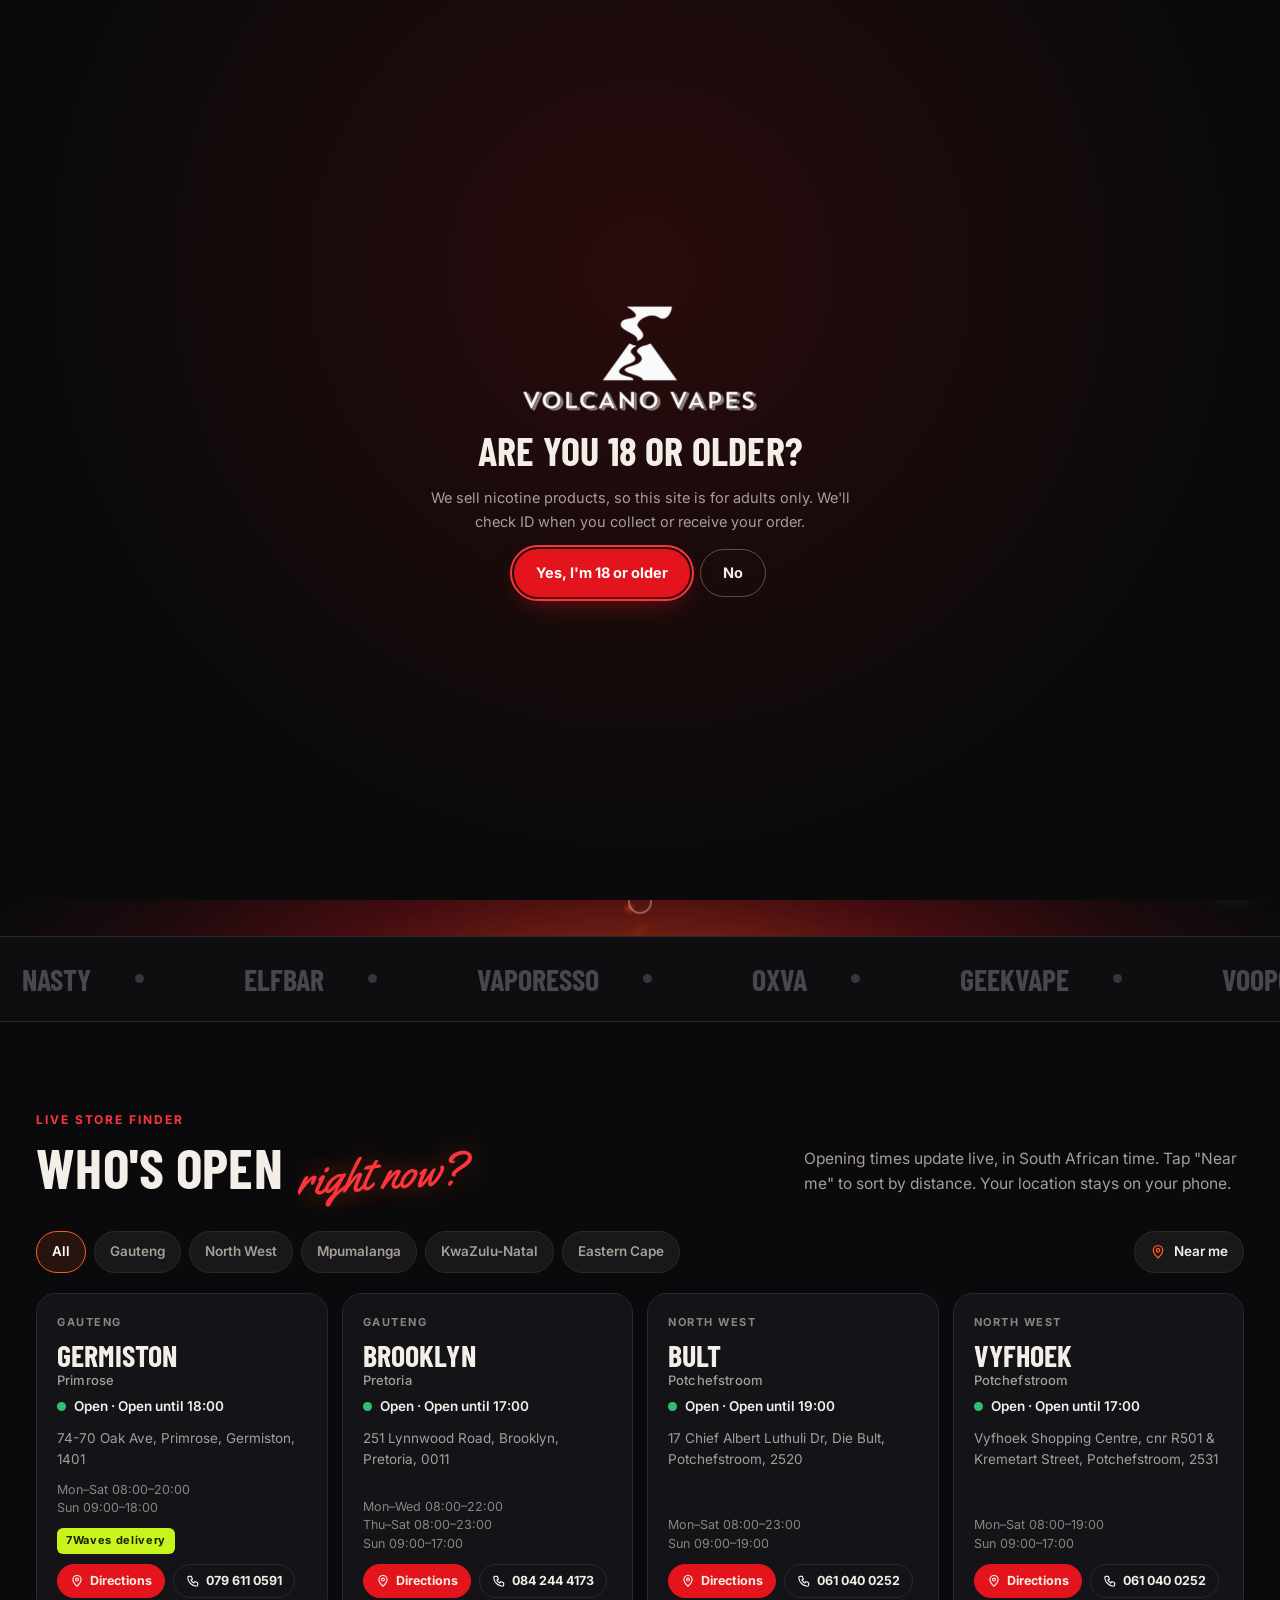
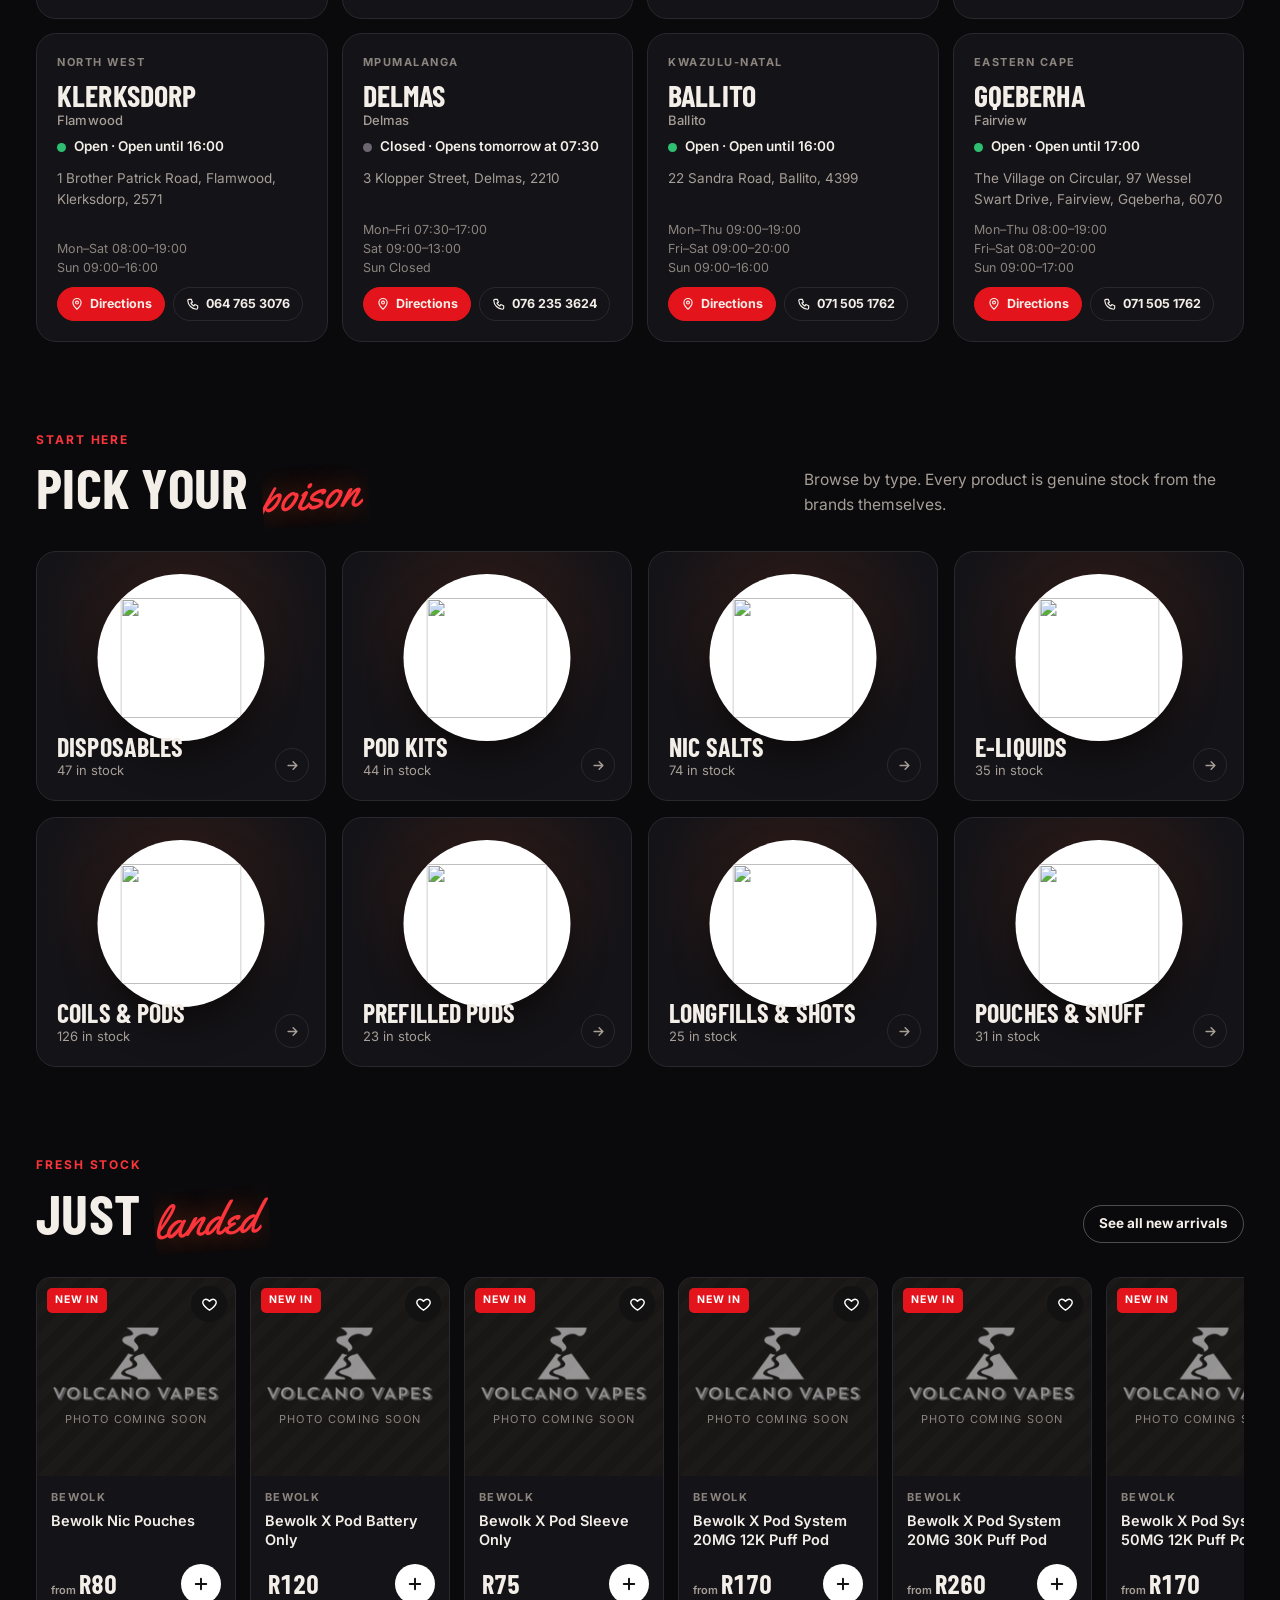
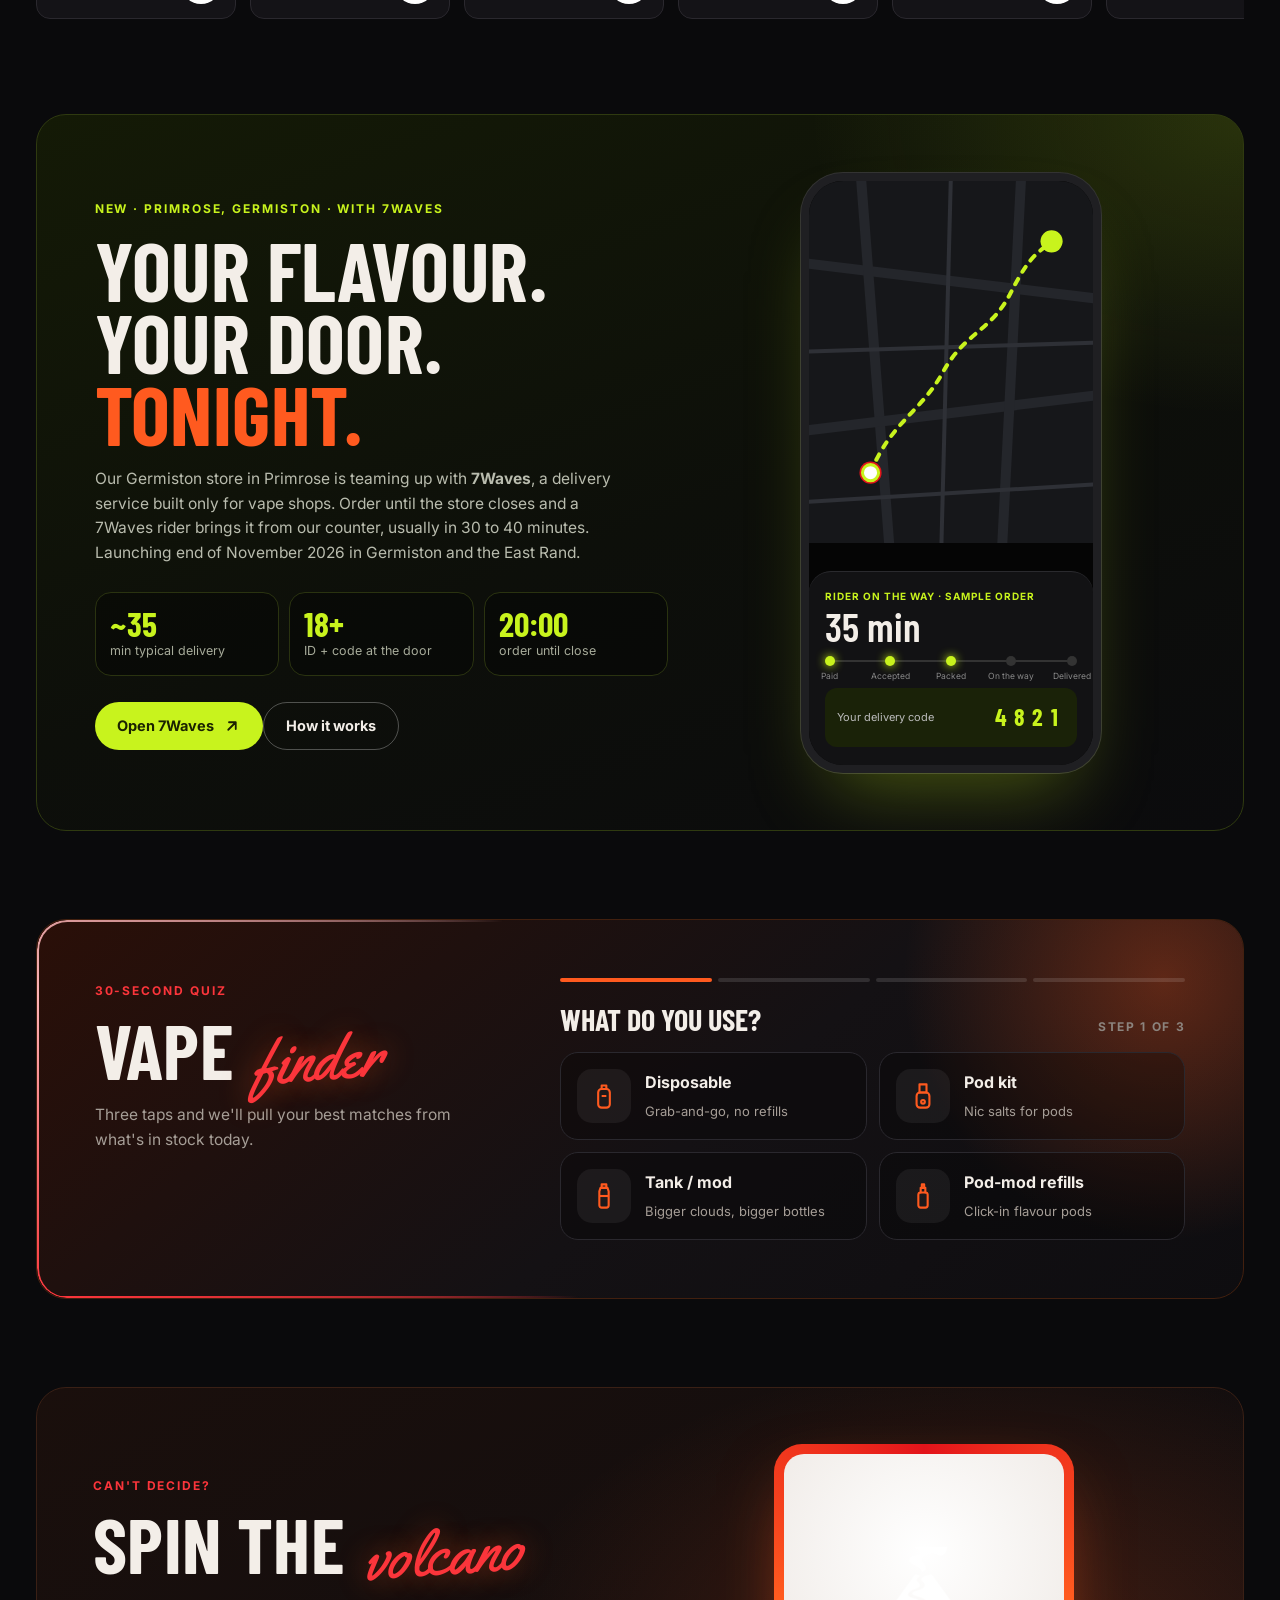
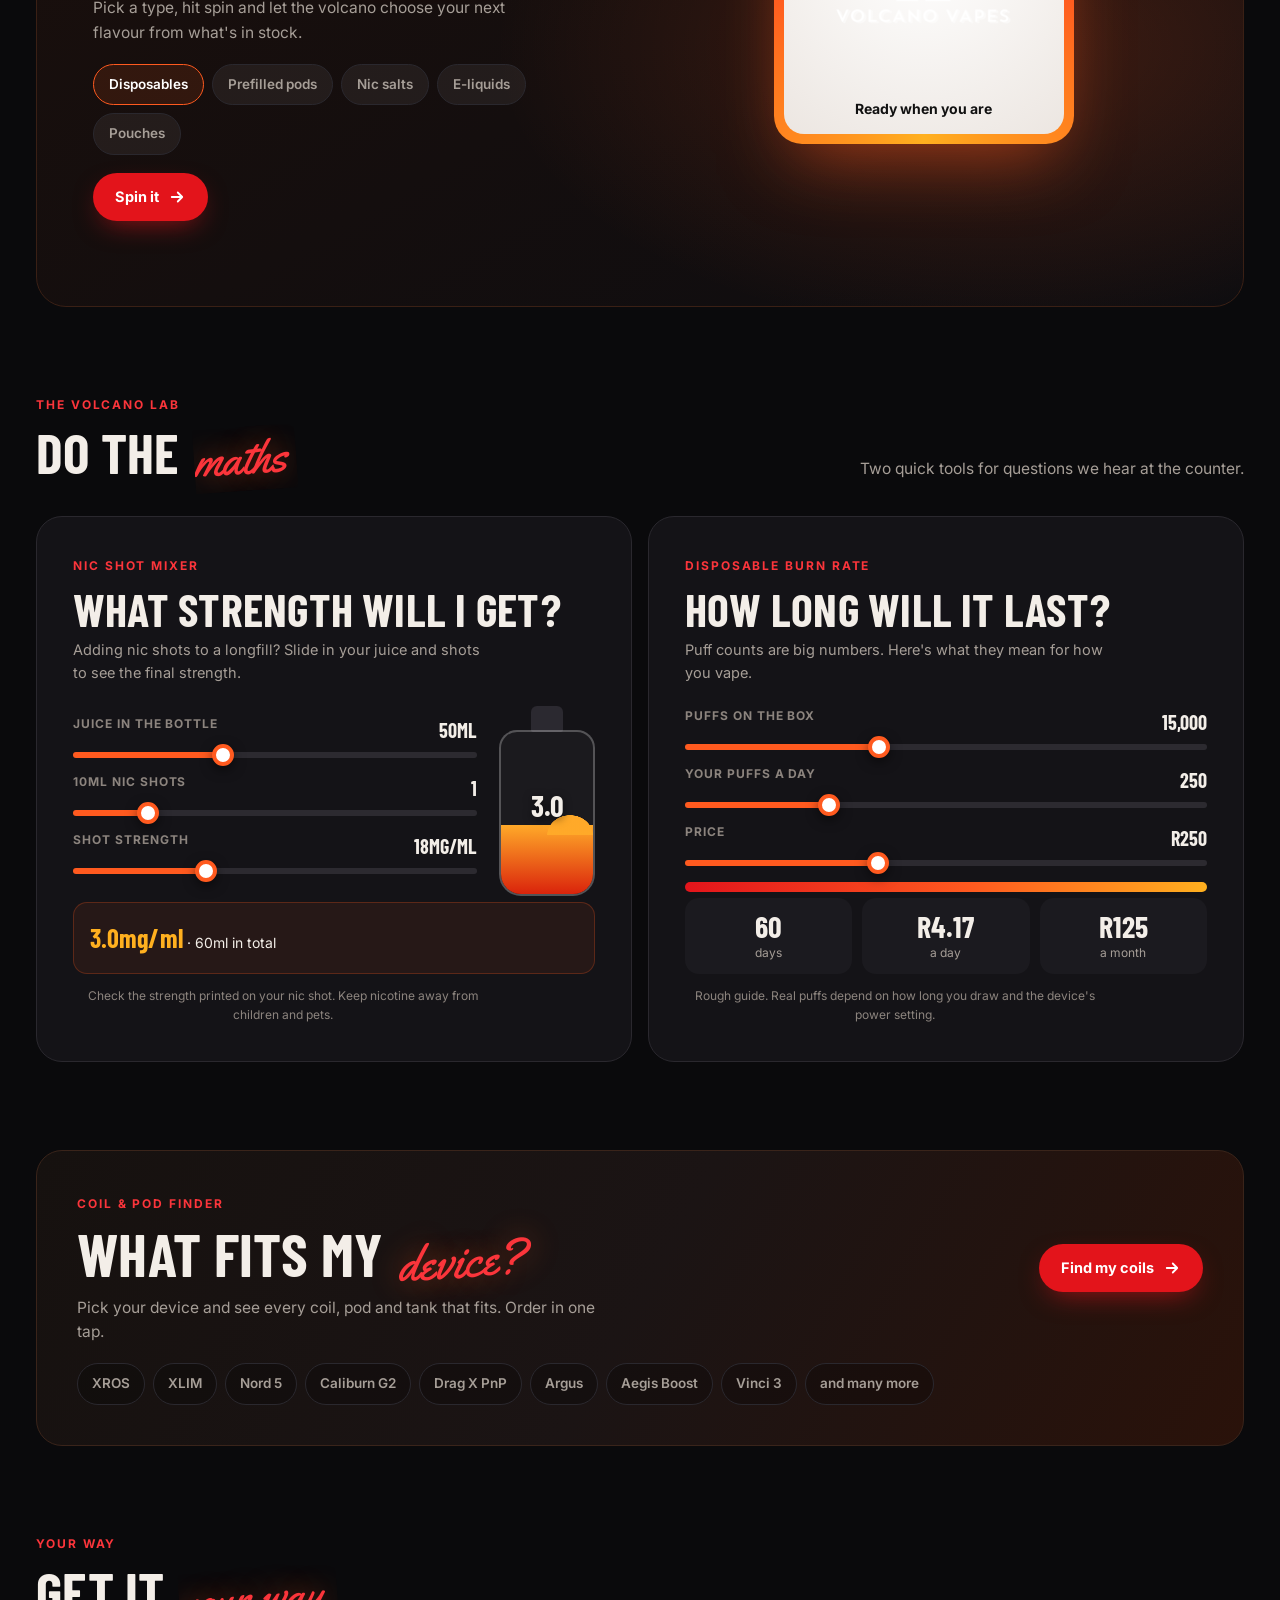
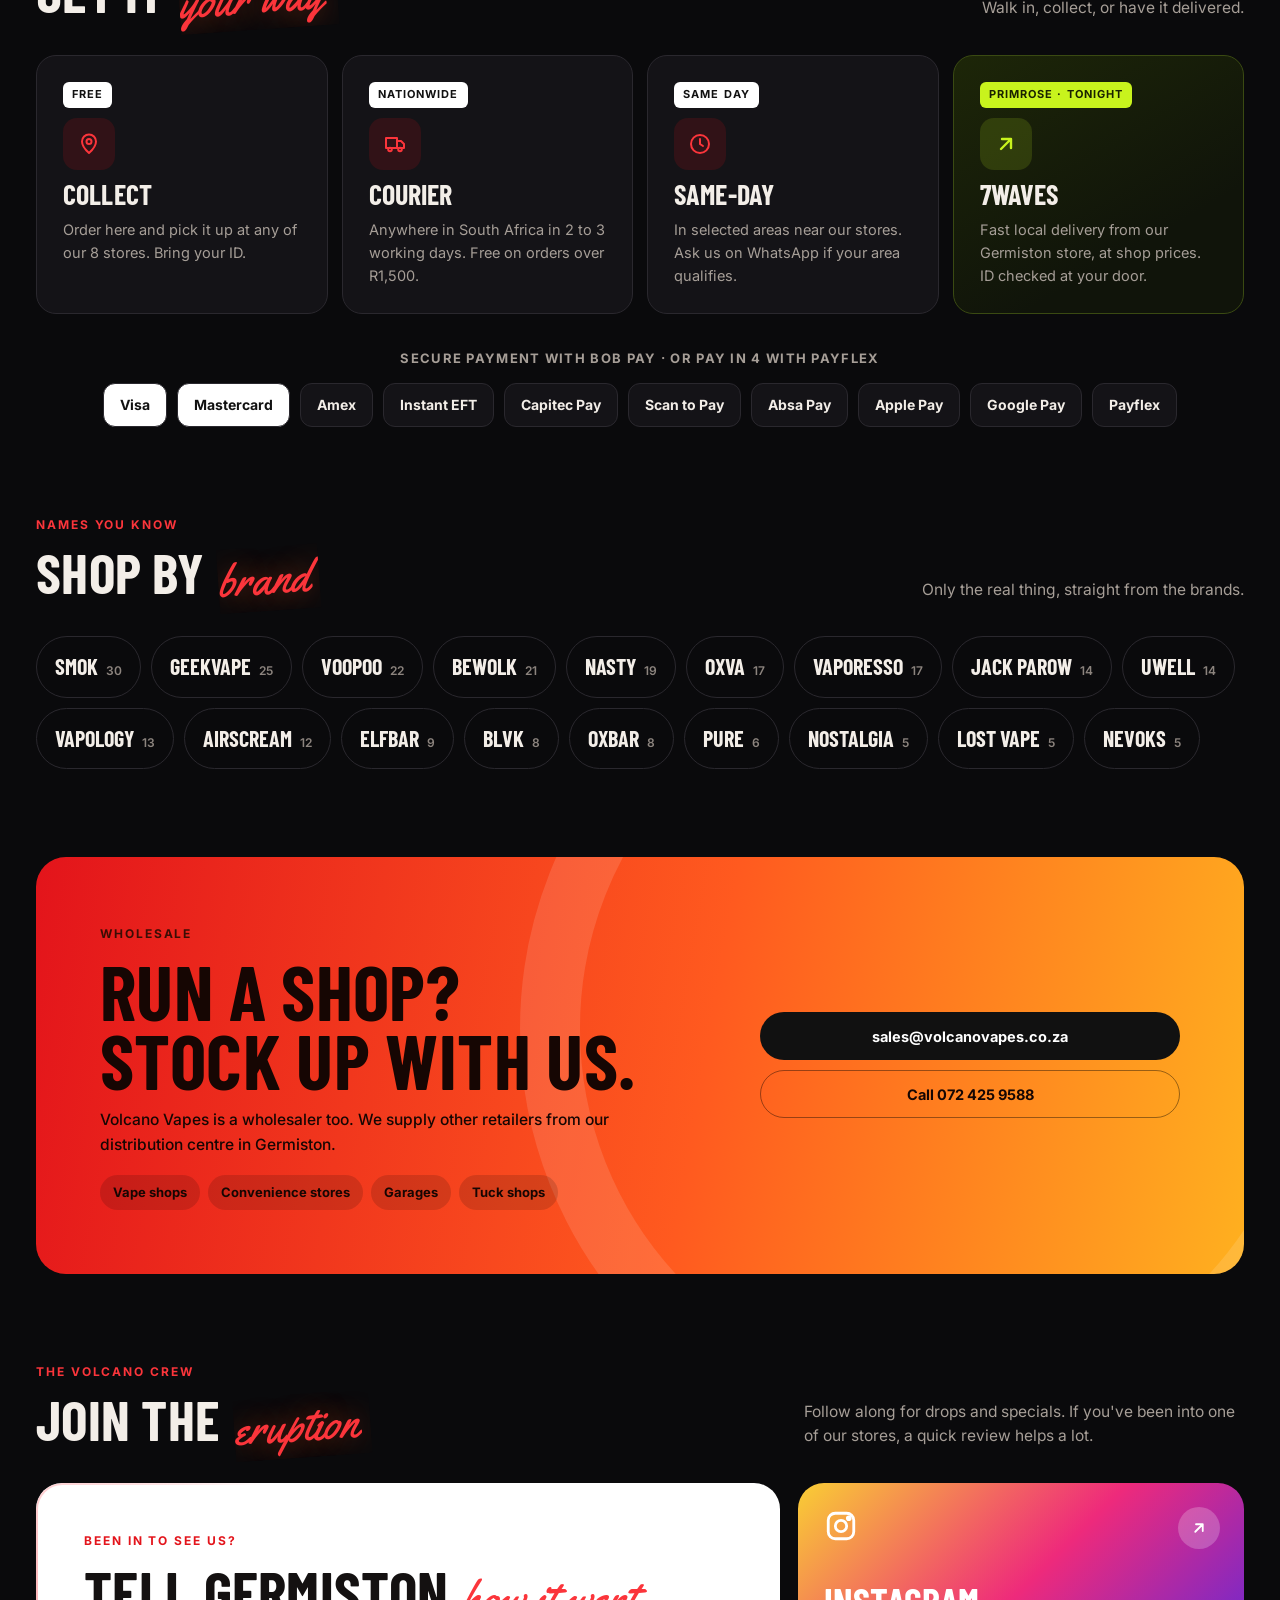
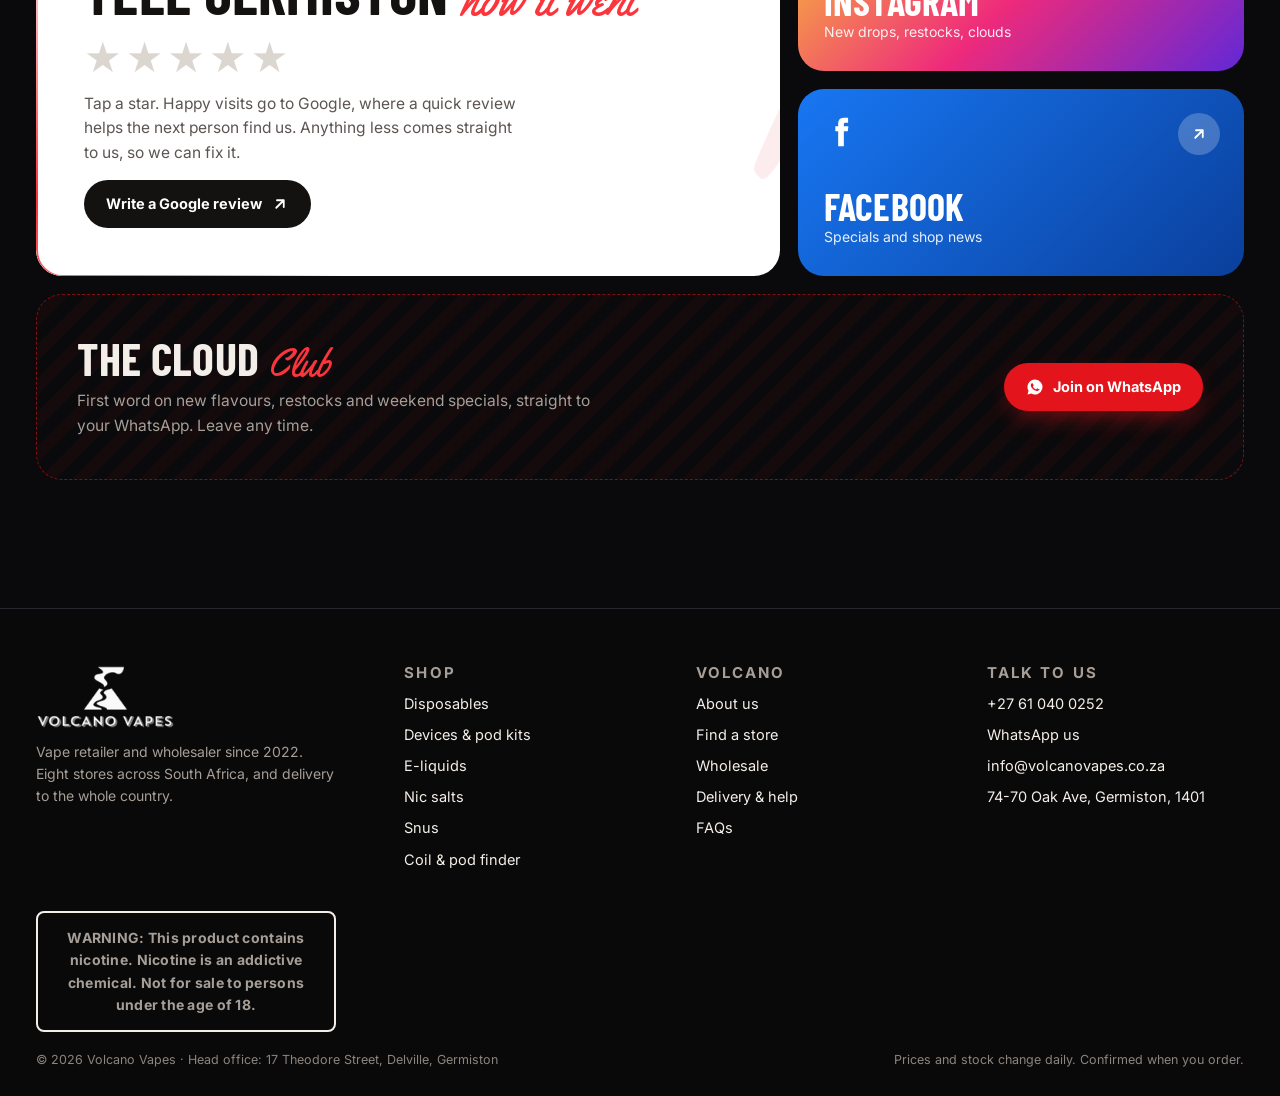
==== commit 0af4d1f1: "Always serve the newest version: revalidating service worker, auto-reload on update, versioned asset" ====
--- a/index.html
+++ b/index.html
@@ -13,8 +13,8 @@
 <link rel="preload" href="assets/fonts/inter.woff2" as="font" type="font/woff2" crossorigin>
 <link rel="preload" href="assets/fonts/barlow-condensed-700.woff2" as="font" type="font/woff2" crossorigin>
 <link rel="preload" href="assets/fonts/yellowtail-400.woff2" as="font" type="font/woff2" crossorigin>
-<link rel="stylesheet" href="assets/site.css">
-<link rel="stylesheet" href="assets/volcano.css">
+<link rel="stylesheet" href="assets/site.css?v=4">
+<link rel="stylesheet" href="assets/volcano.css?v=4">
 <style>
 .cats{display:grid;grid-template-columns:repeat(4,1fr);gap:16px}
 .cat{position:relative;overflow:hidden;border-radius:20px;background:var(--panel);border:1px solid var(--line);padding:20px;min-height:250px;display:flex;flex-direction:column;justify-content:flex-end;transition:border-color .3s,transform .2s;transform-style:preserve-3d}
@@ -78,7 +78,7 @@
 </style>
 </head>
 <body data-page="home">
-<script src="assets/site.js"></script>
+<script src="assets/site.js?v=4"></script>
 <main id="main">
 
 <section class="vhero intro">
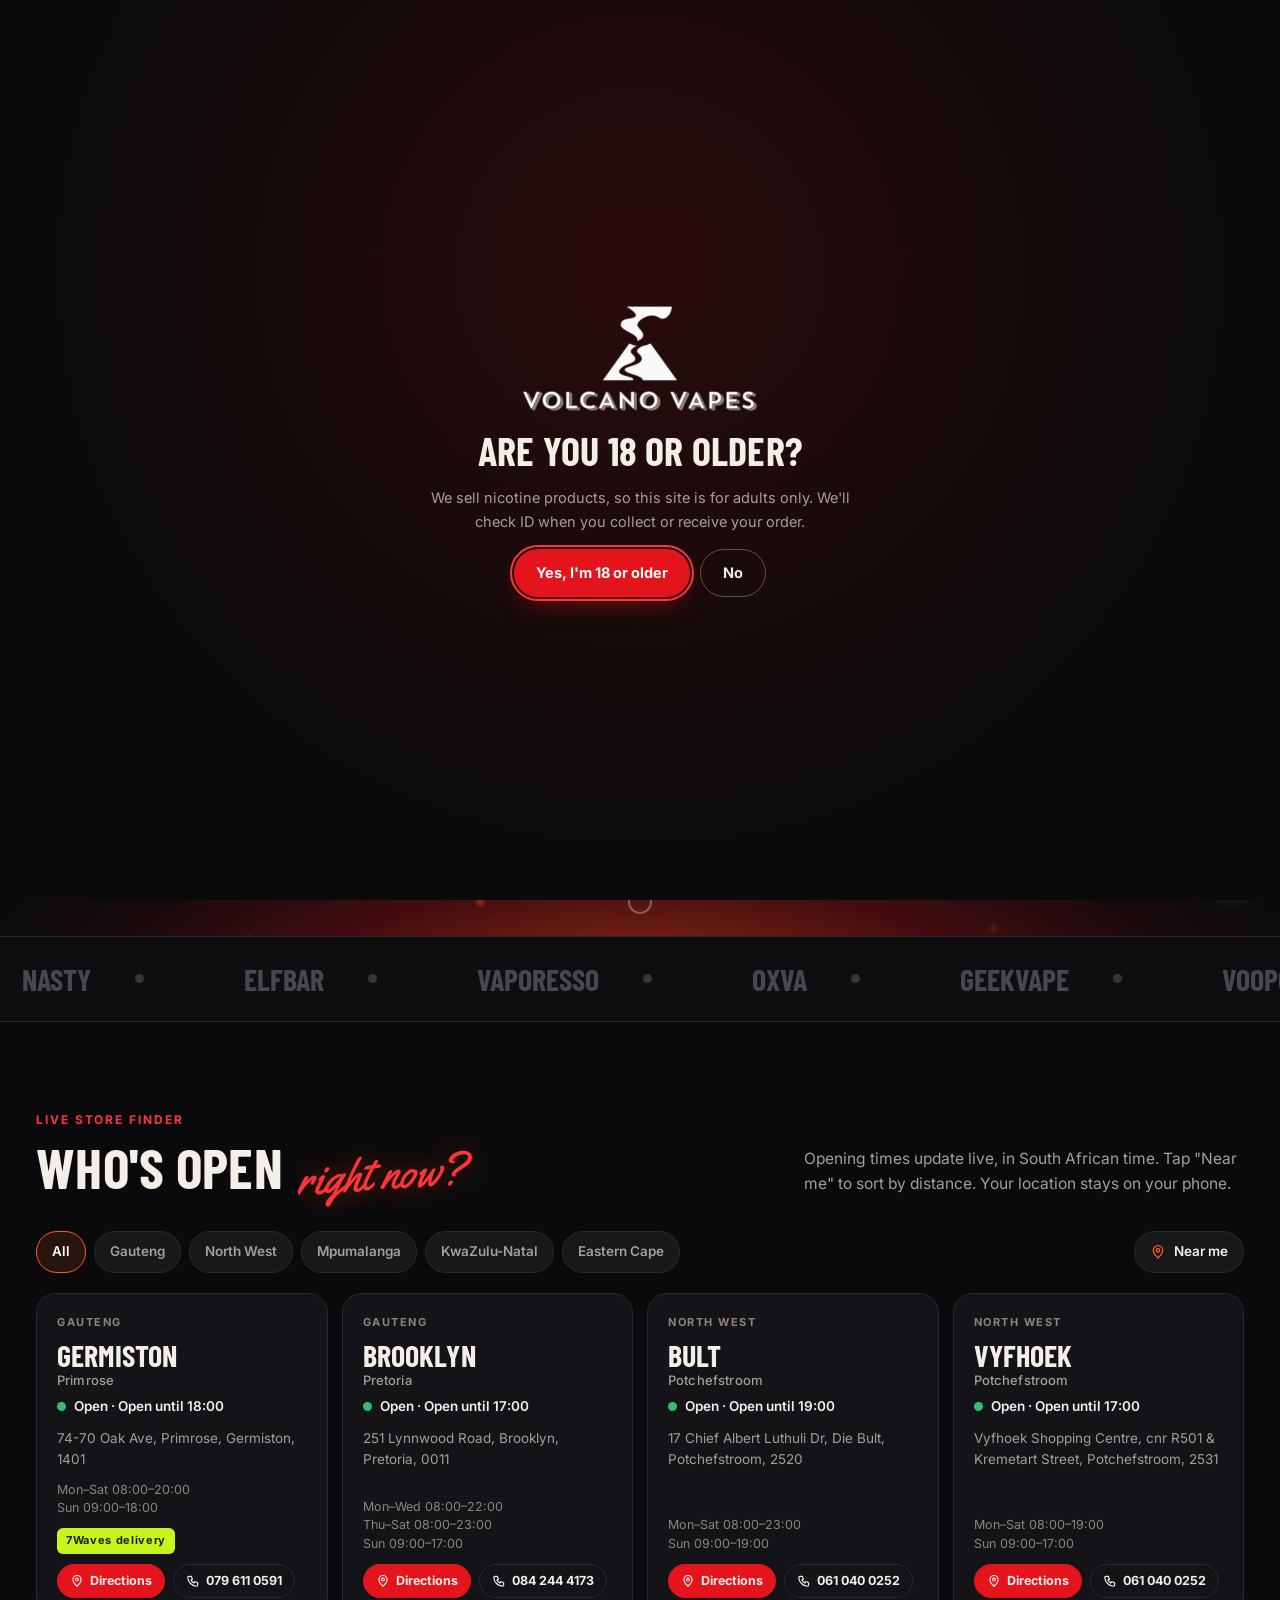
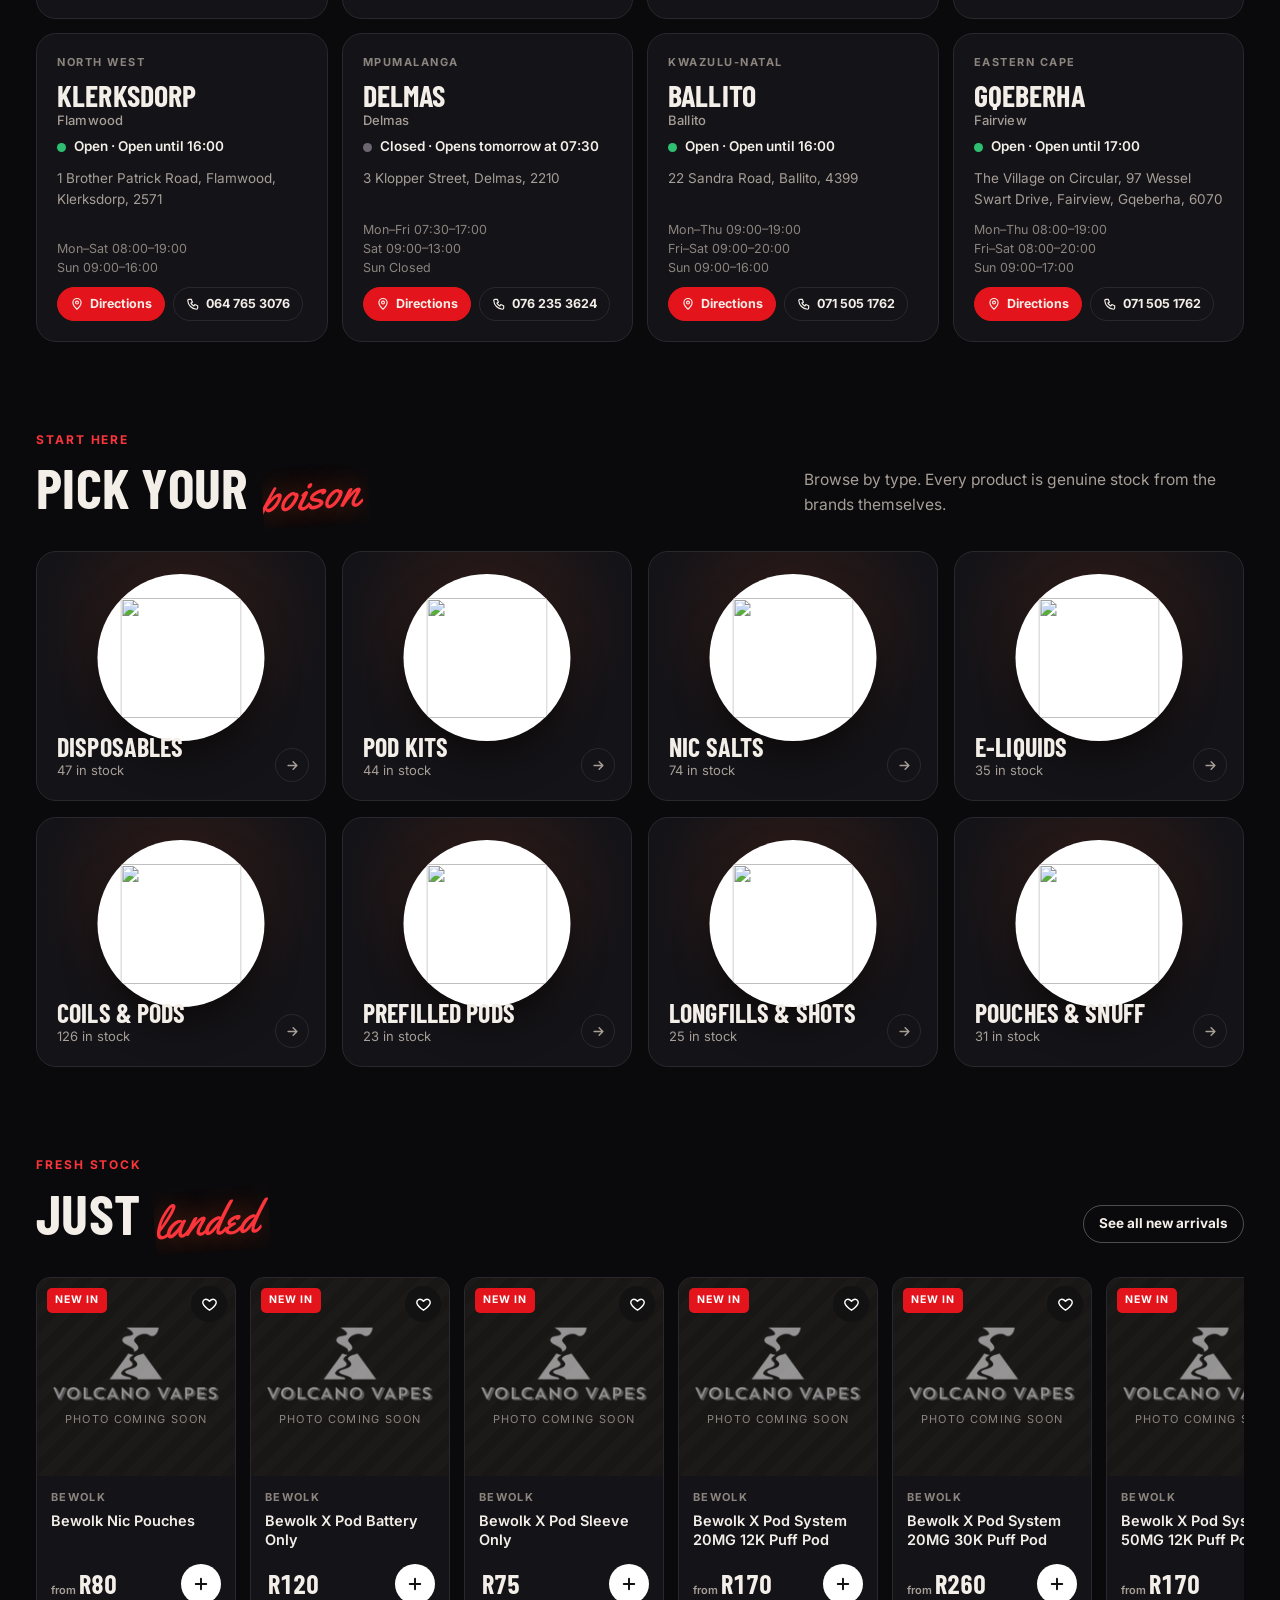
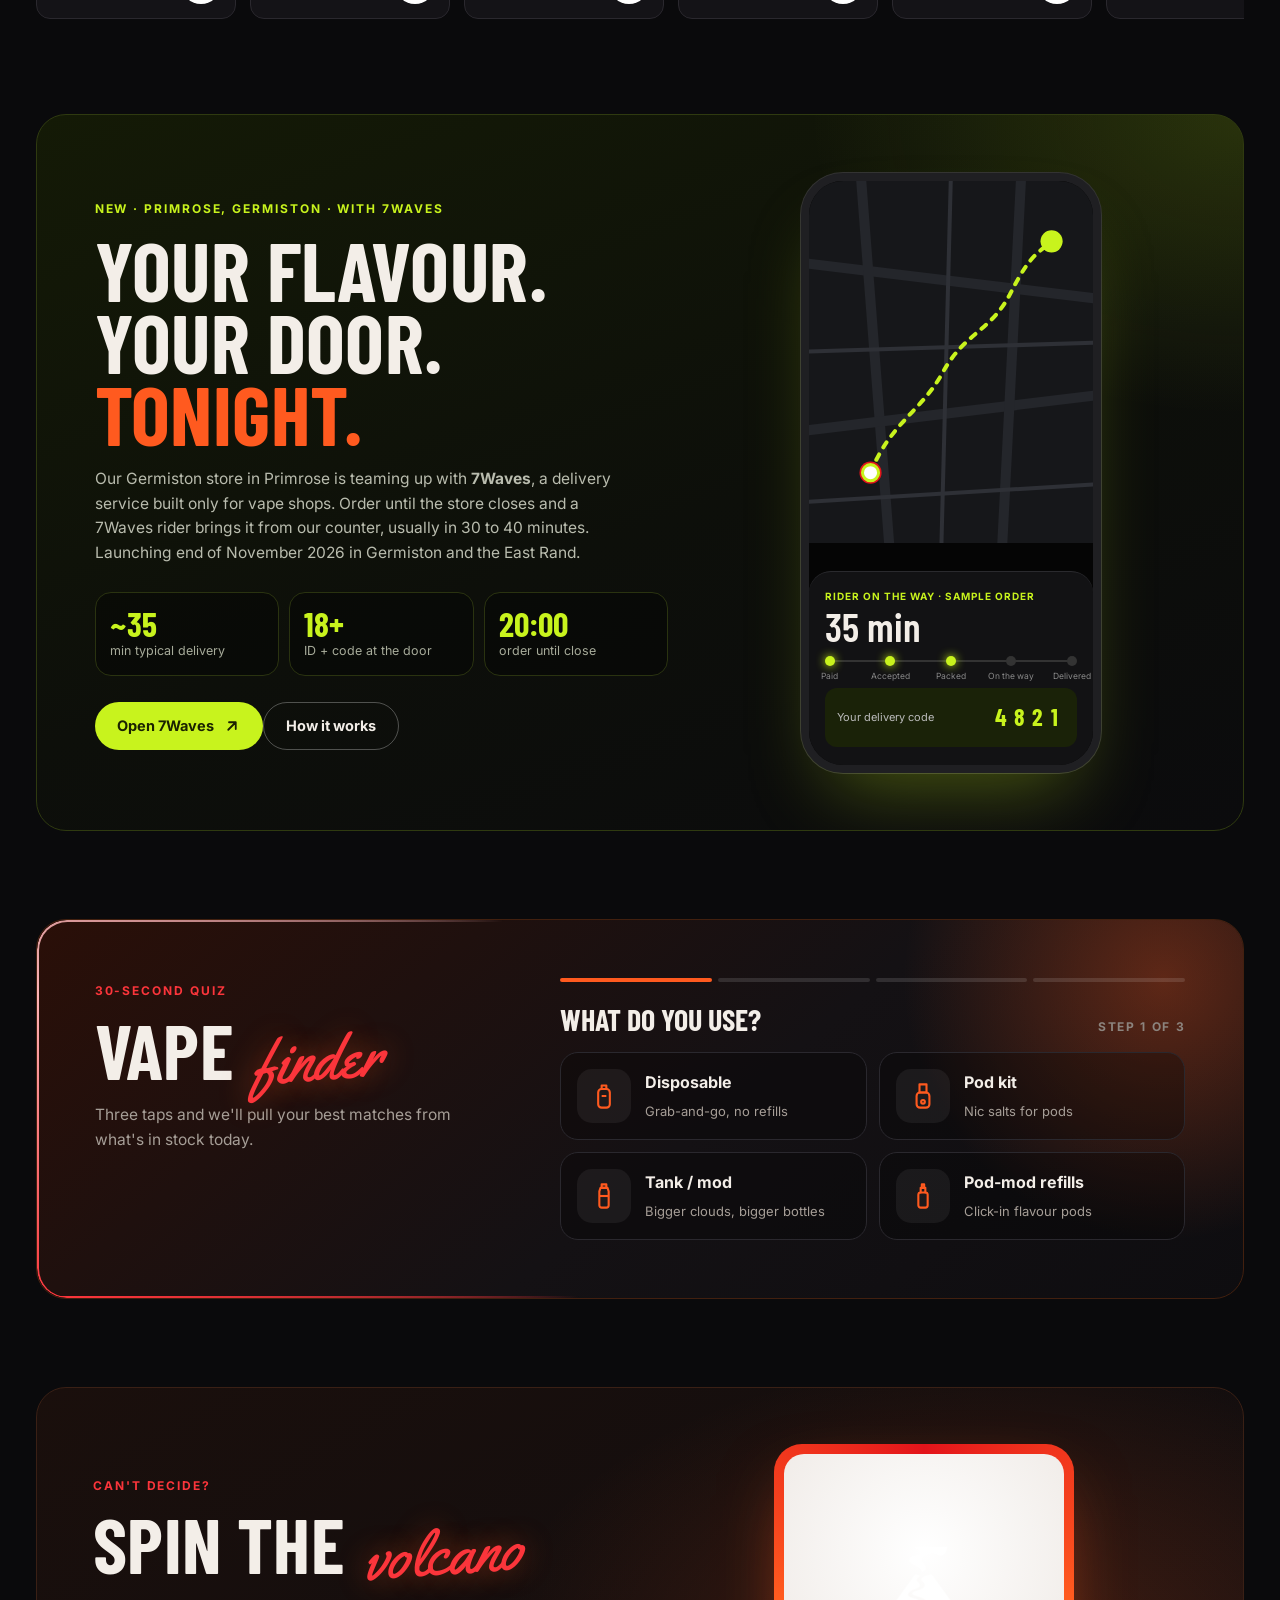
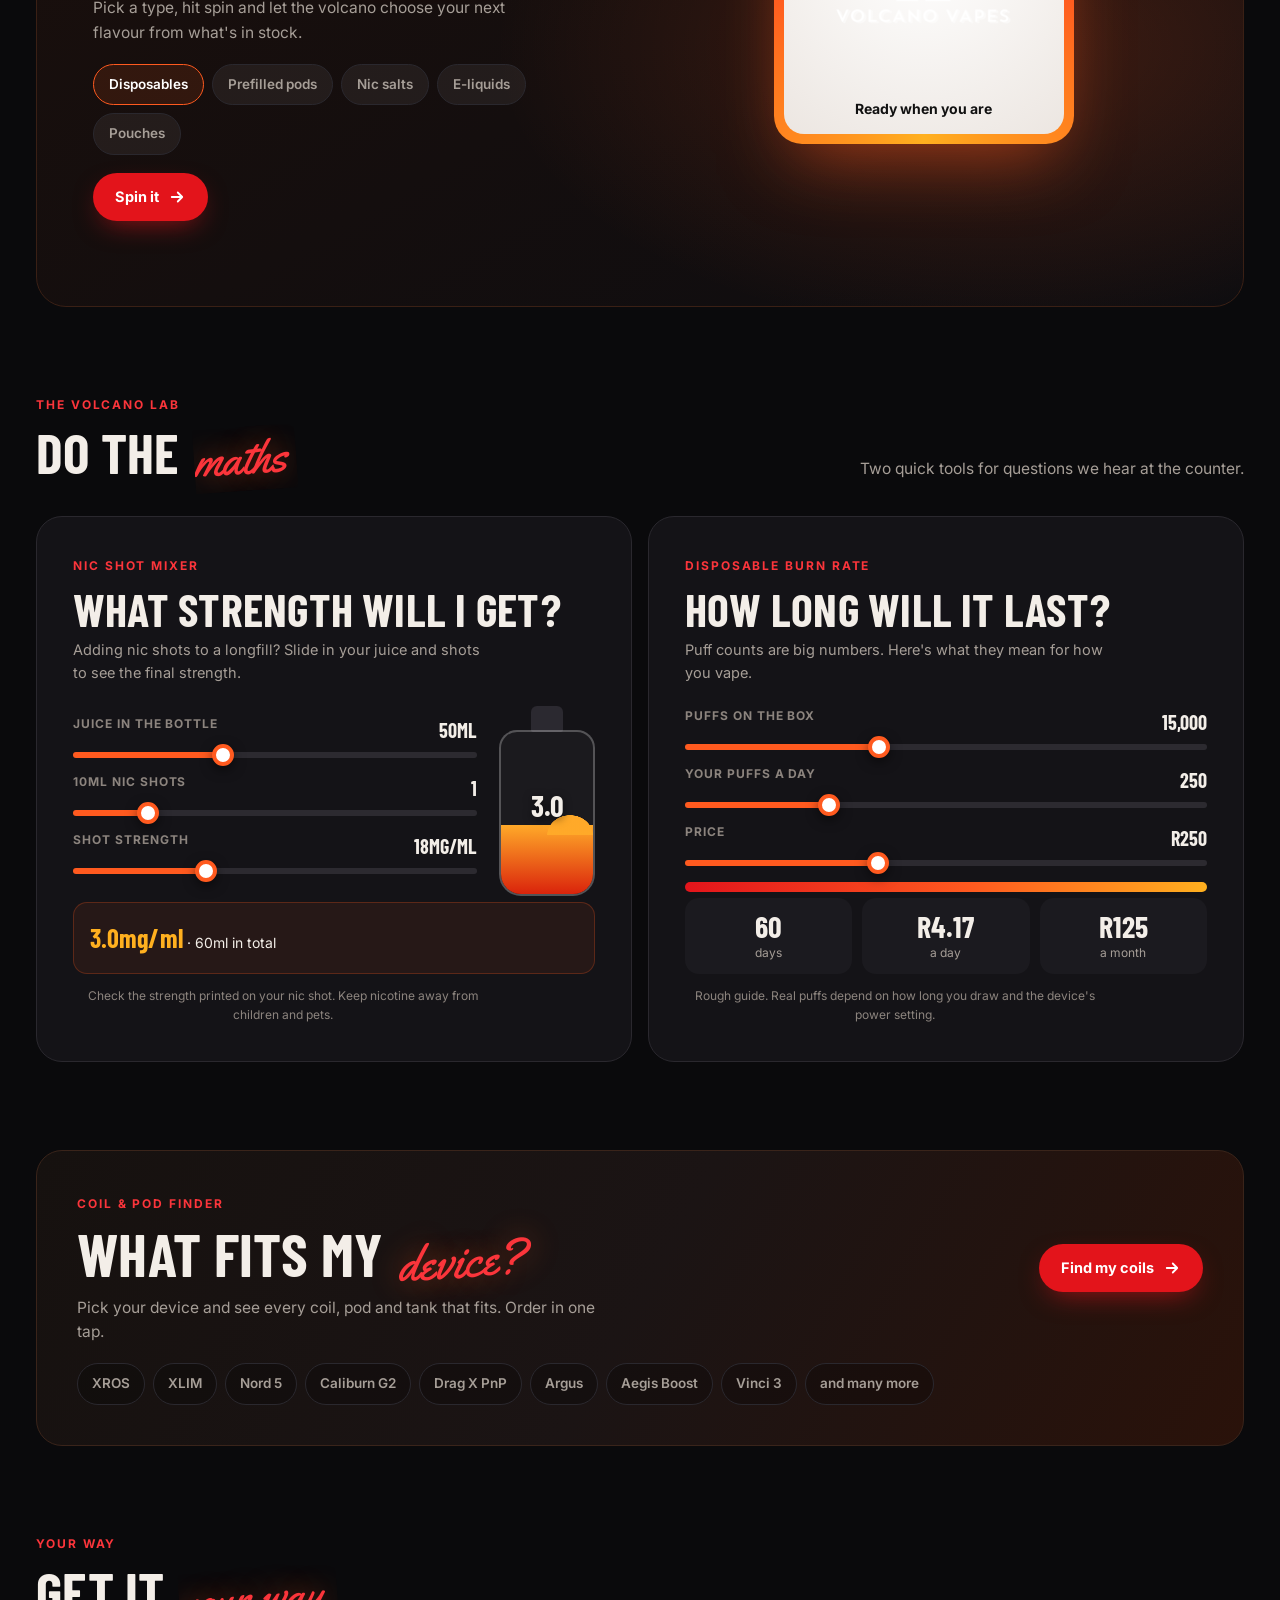
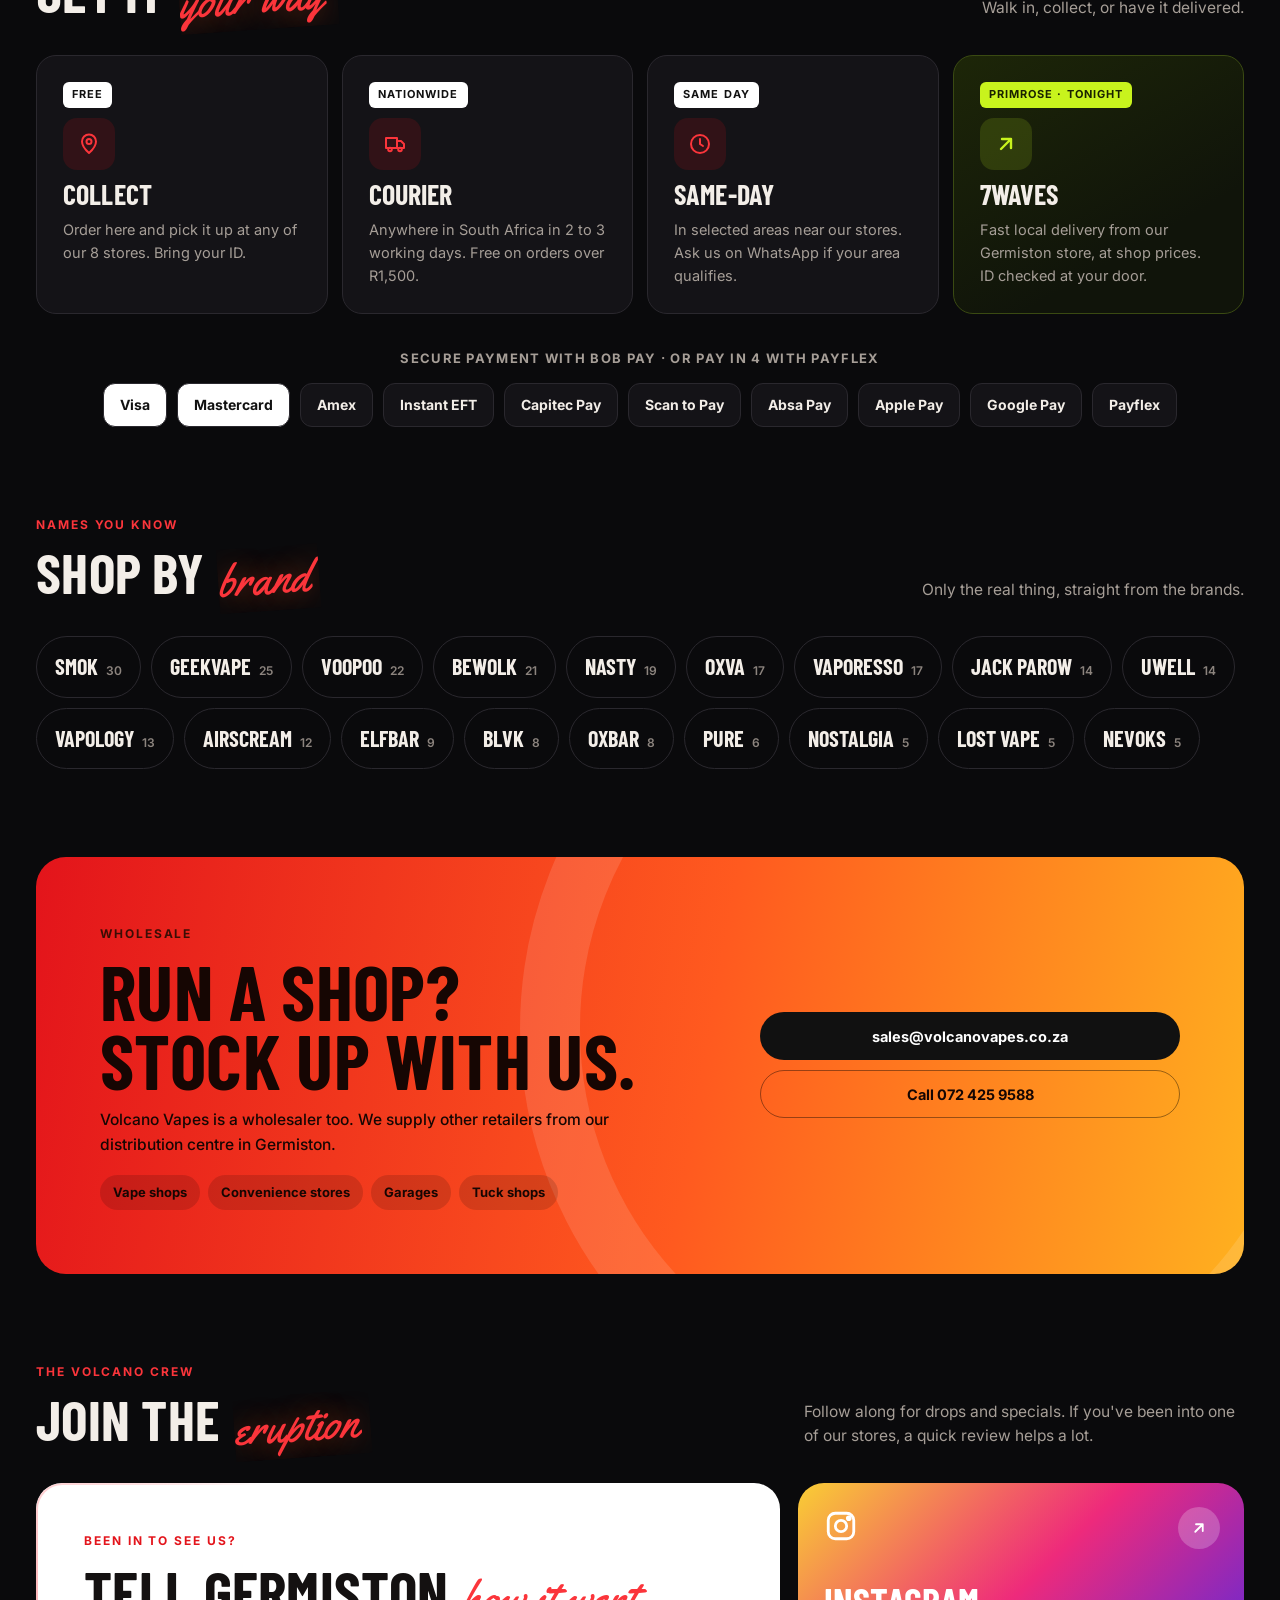
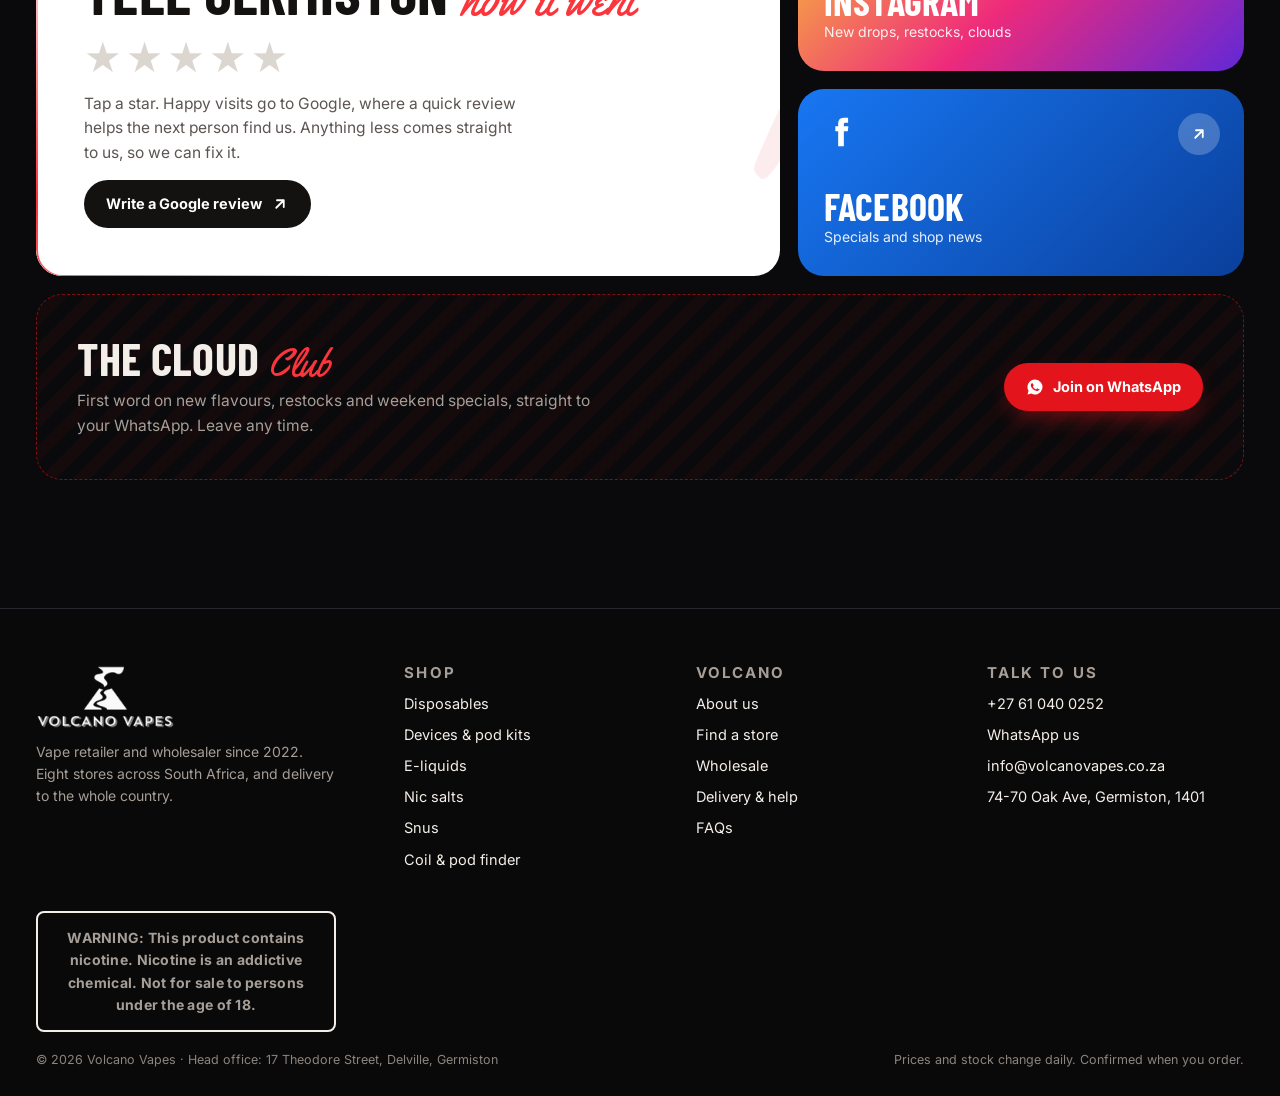
==== commit e110c7ac: "Drop the no-clones line everywhere; new tab title Co-Authored-By: Claude Opus 5.5 <noreply@anthropic" ====
--- a/index.html
+++ b/index.html
@@ -3,7 +3,7 @@
 <head>
 <meta charset="utf-8">
 <meta name="viewport" content="width=device-width, initial-scale=1, viewport-fit=cover">
-<title>Volcano Vapes · Genuine Vapes, 8 Stores, Delivery Across SA</title>
+<title>Volcano Vapes · Hot Drops, Big Clouds · 8 Stores Across SA</title>
 <meta name="description" content="Volcano Vapes: genuine disposables, pod kits, nic salts and e-liquids. Eight stores in Gauteng, North West, Mpumalanga, KZN and the Eastern Cape, and free delivery across South Africa on orders over R1,500.">
 <meta name="robots" content="noindex, nofollow">
 <meta name="theme-color" content="#0a0a0c">
@@ -13,8 +13,8 @@
 <link rel="preload" href="assets/fonts/inter.woff2" as="font" type="font/woff2" crossorigin>
 <link rel="preload" href="assets/fonts/barlow-condensed-700.woff2" as="font" type="font/woff2" crossorigin>
 <link rel="preload" href="assets/fonts/yellowtail-400.woff2" as="font" type="font/woff2" crossorigin>
-<link rel="stylesheet" href="assets/site.css?v=4">
-<link rel="stylesheet" href="assets/volcano.css?v=4">
+<link rel="stylesheet" href="assets/site.css?v=5">
+<link rel="stylesheet" href="assets/volcano.css?v=5">
 <style>
 .cats{display:grid;grid-template-columns:repeat(4,1fr);gap:16px}
 .cat{position:relative;overflow:hidden;border-radius:20px;background:var(--panel);border:1px solid var(--line);padding:20px;min-height:250px;display:flex;flex-direction:column;justify-content:flex-end;transition:border-color .3s,transform .2s;transform-style:preserve-3d}
@@ -78,7 +78,7 @@
 </style>
 </head>
 <body data-page="home">
-<script src="assets/site.js?v=4"></script>
+<script src="assets/site.js?v=5"></script>
 <main id="main">
 
 <section class="vhero intro">
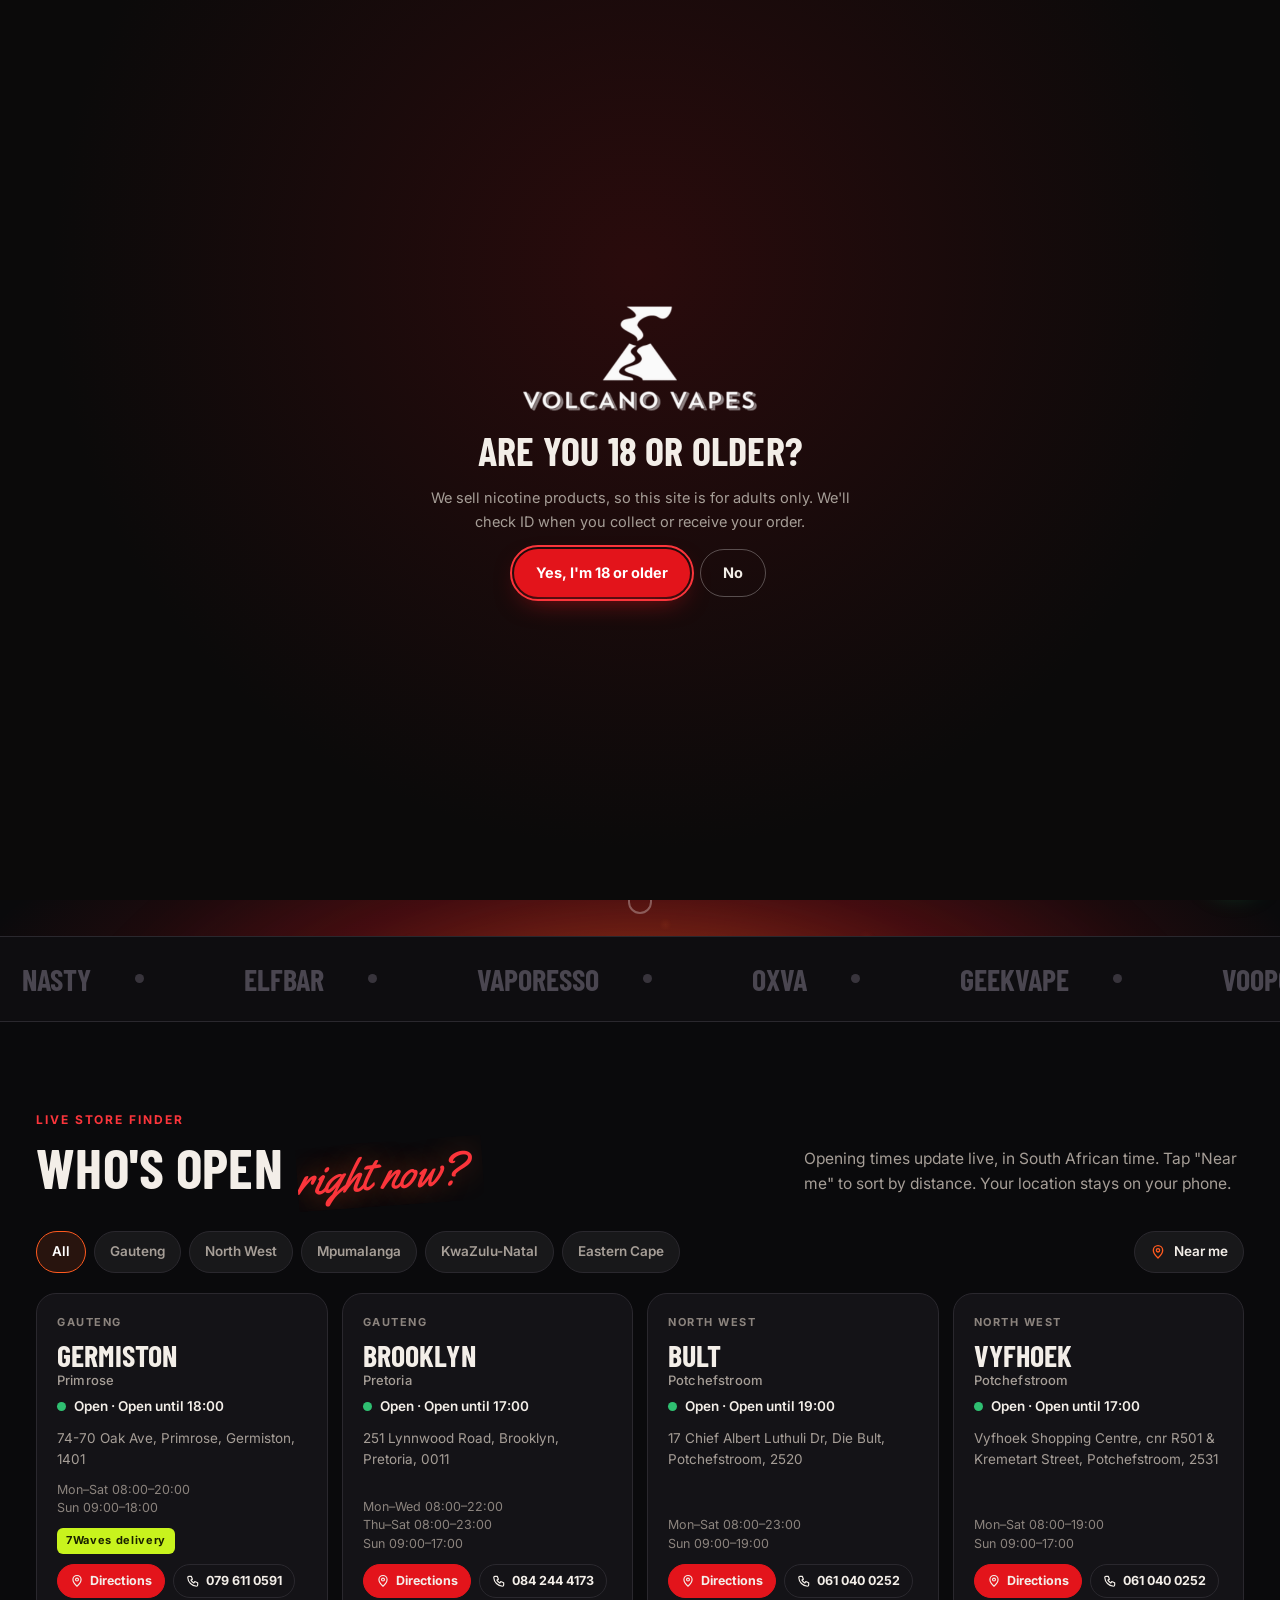
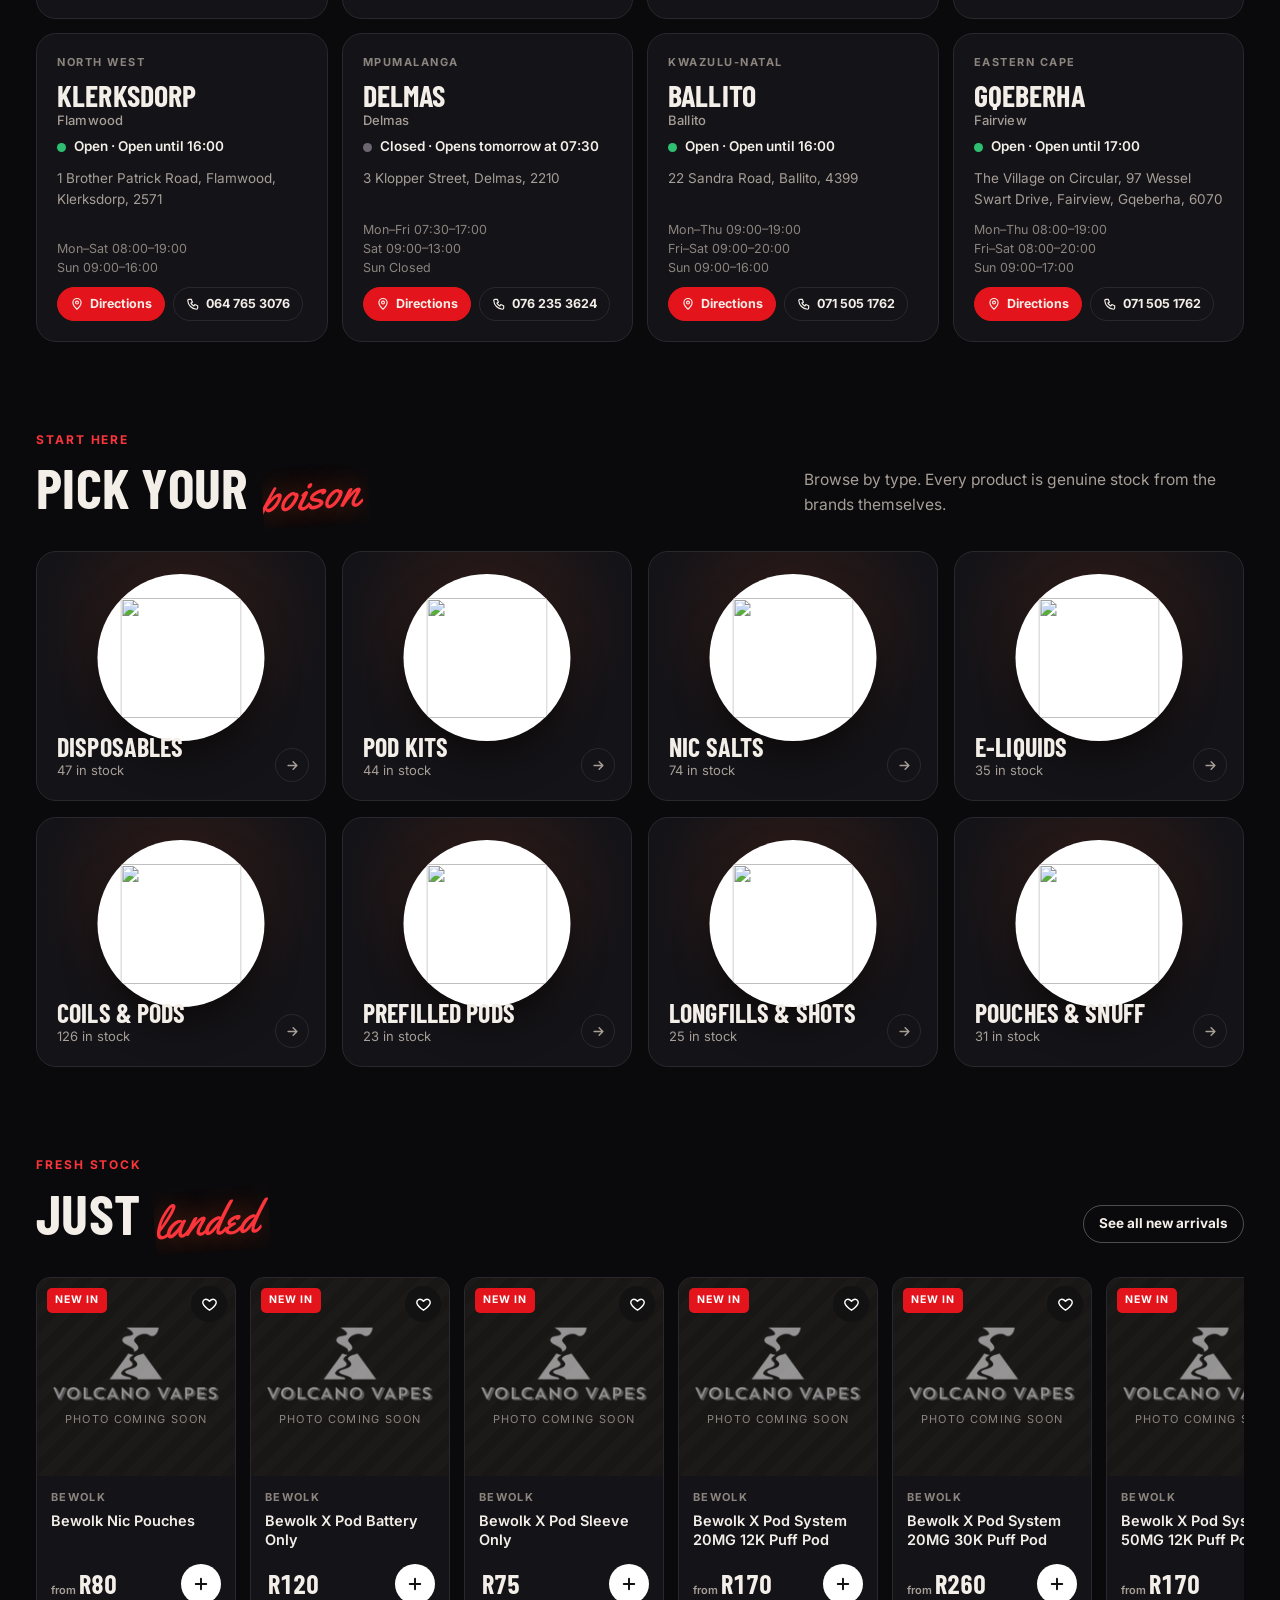
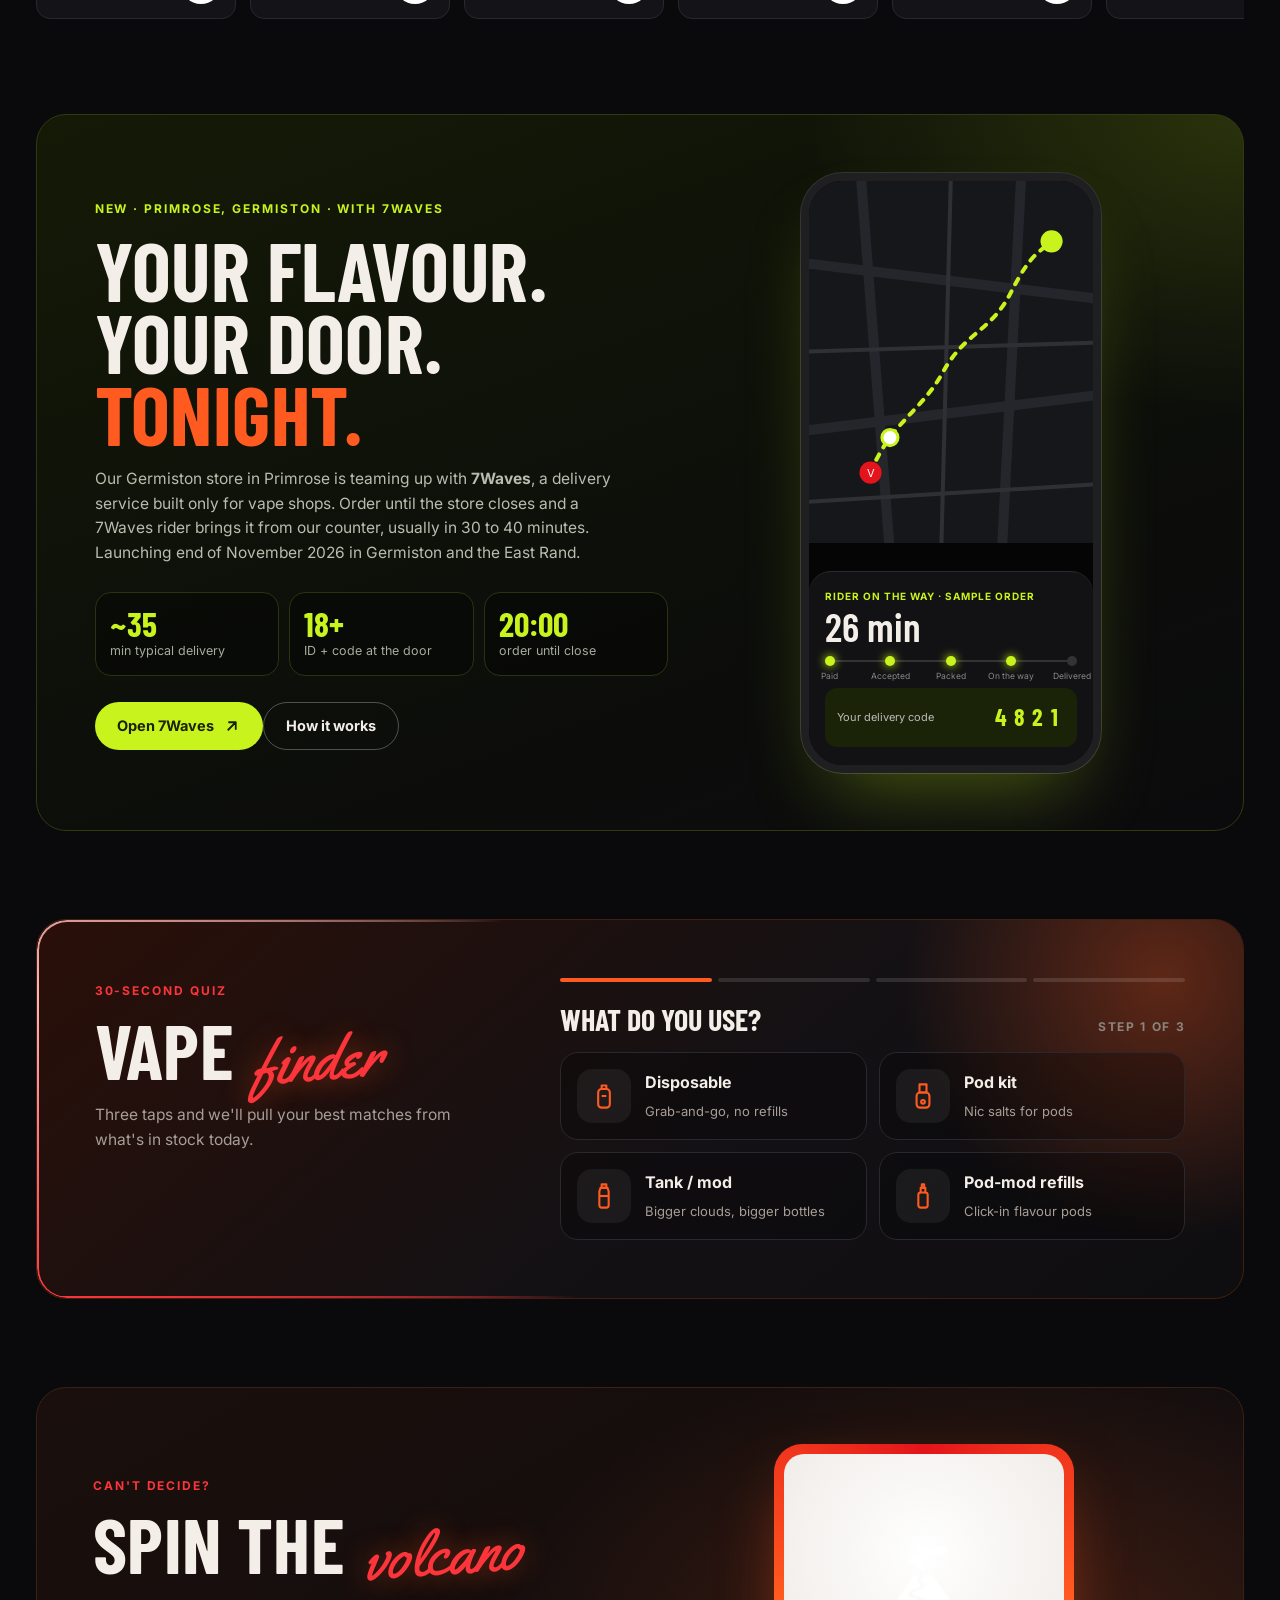
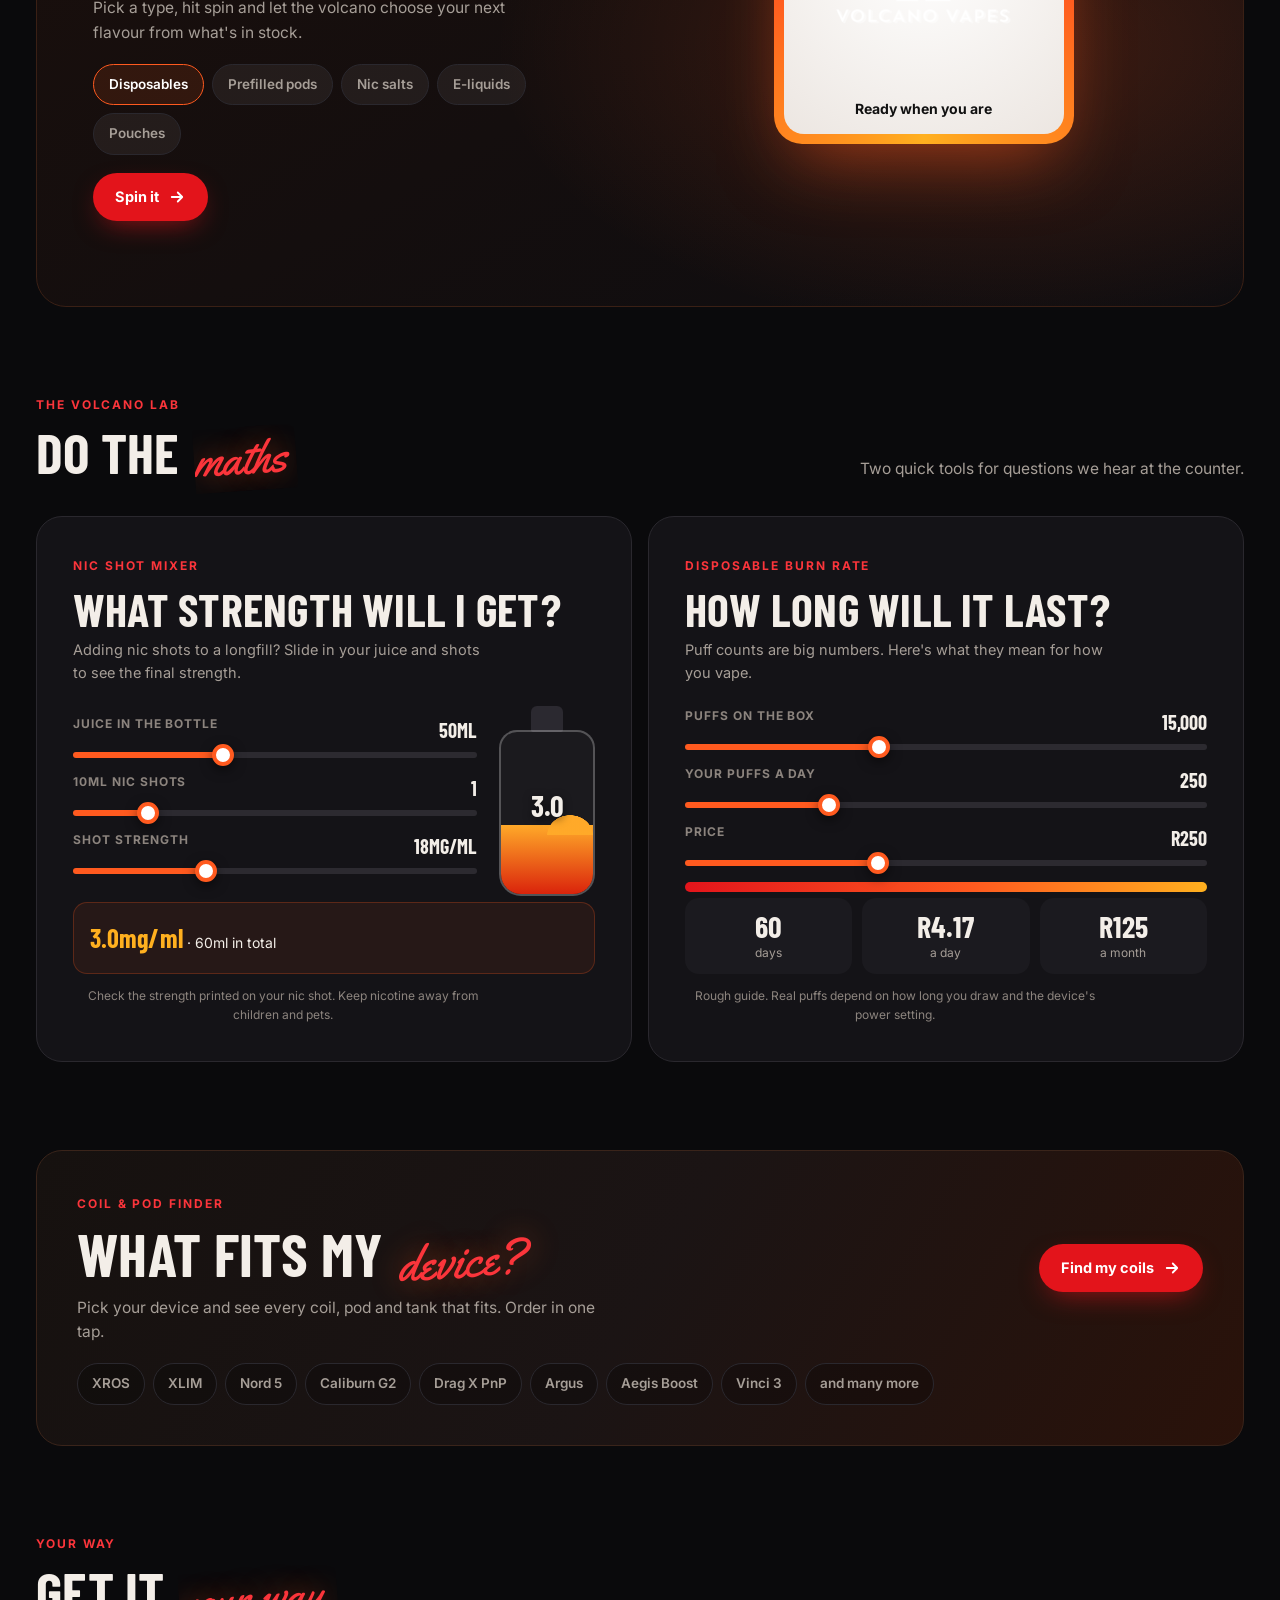
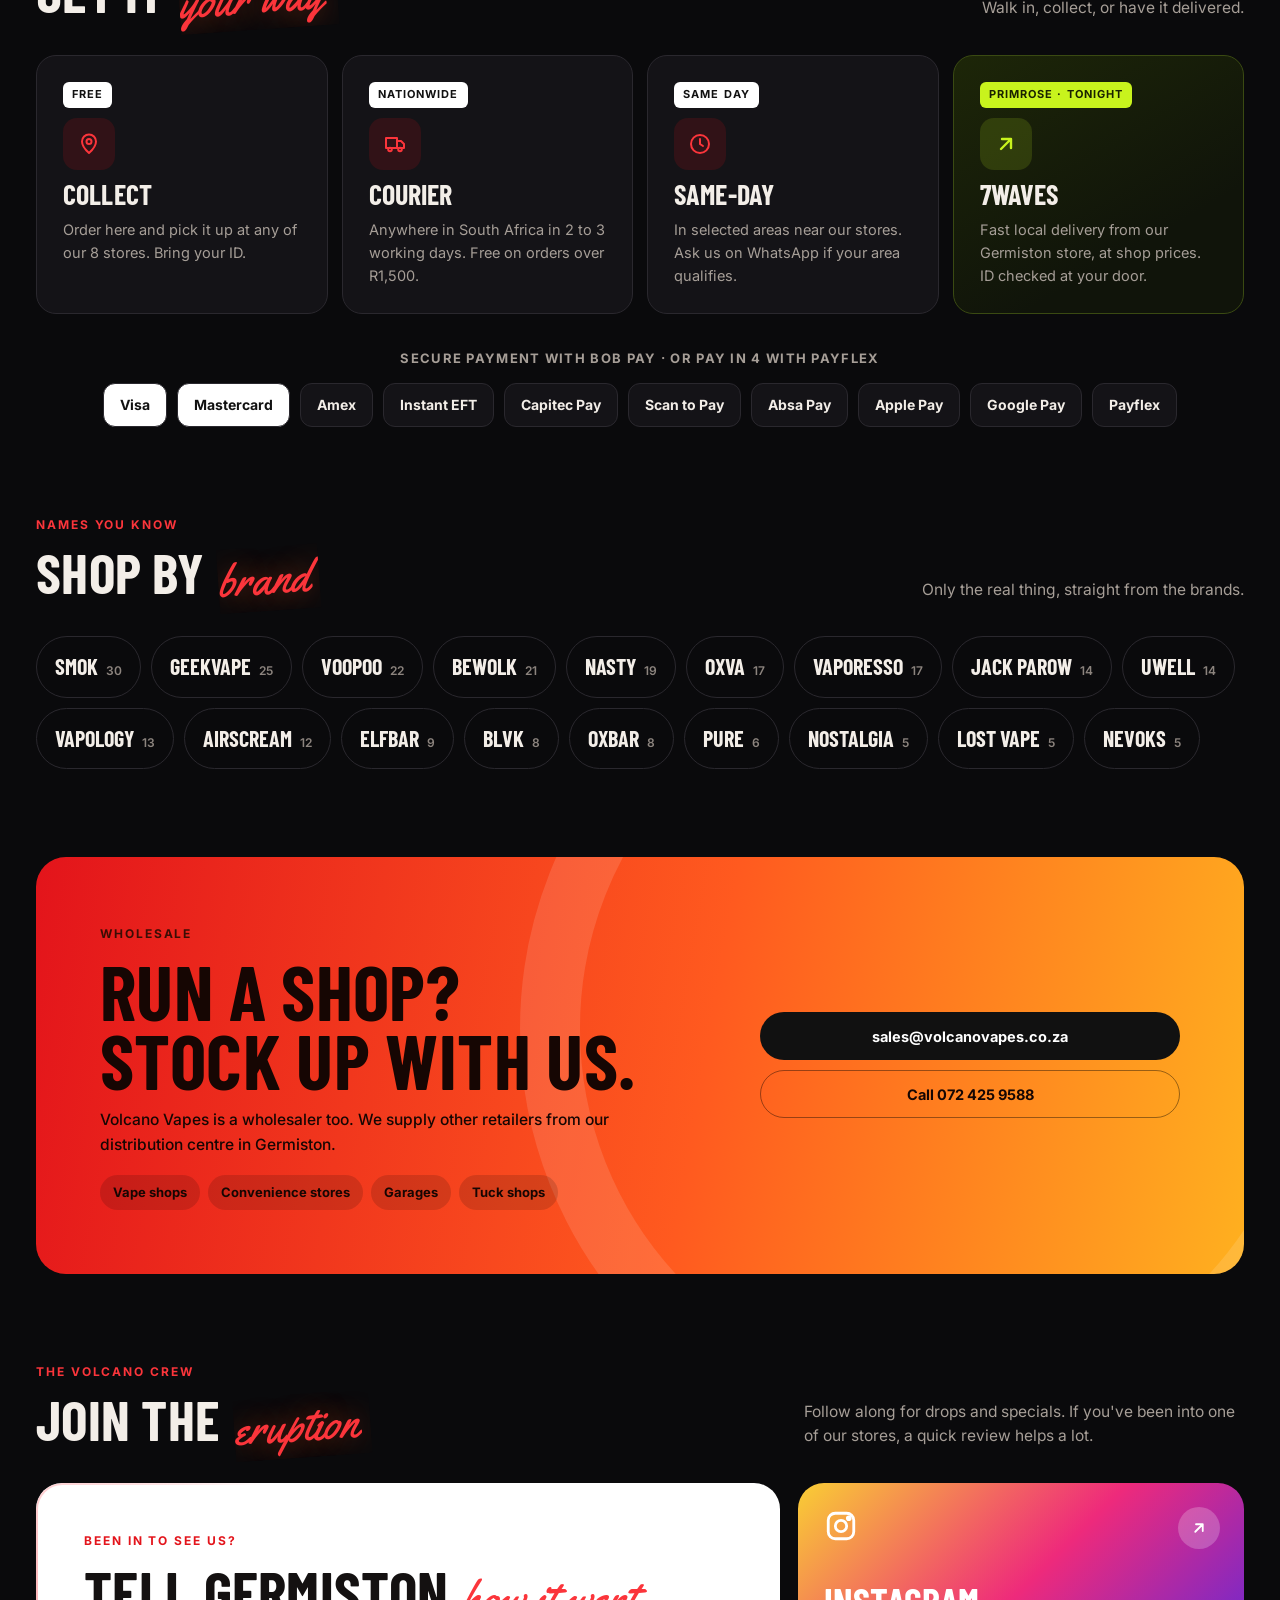
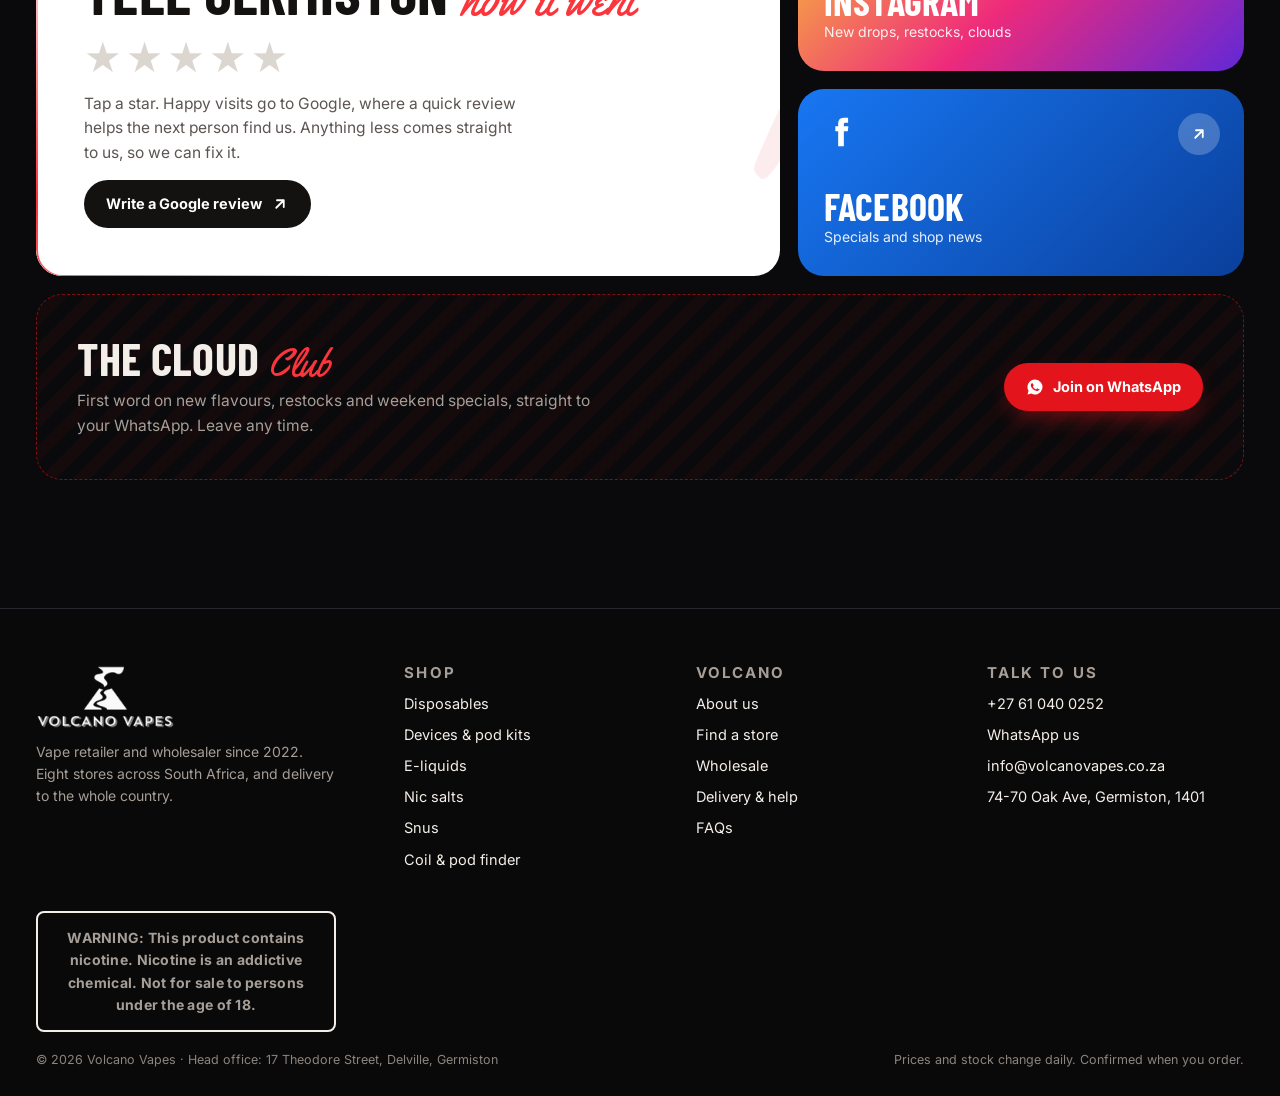
==== commit 81f4bbf4: "SEO: business + 8 store structured data, share previews, canonical, sitemap, robots Co-Authored-By: " ====
--- a/index.html
+++ b/index.html
@@ -5,6 +5,17 @@
 <meta name="viewport" content="width=device-width, initial-scale=1, viewport-fit=cover">
 <title>Volcano Vapes · Hot Drops, Big Clouds · 8 Stores Across SA</title>
 <meta name="description" content="Volcano Vapes: genuine disposables, pod kits, nic salts and e-liquids. Eight stores in Gauteng, North West, Mpumalanga, KZN and the Eastern Cape, and free delivery across South Africa on orders over R1,500.">
+<link rel="canonical" href="https://hassanabbas110-hash.github.io/volcano-vapes/">
+<meta property="og:type" content="website">
+<meta property="og:site_name" content="Volcano Vapes">
+<meta property="og:title" content="Volcano Vapes · Hot Drops, Big Clouds · 8 Stores Across SA">
+<meta property="og:description" content="Volcano Vapes: genuine disposables, pod kits, nic salts and e-liquids. Eight stores in Gauteng, North West, Mpumalanga, KZN and the Eastern Cape, and free delivery across South Africa on orders over R1,500.">
+<meta property="og:url" content="https://hassanabbas110-hash.github.io/volcano-vapes/">
+<meta property="og:image" content="https://hassanabbas110-hash.github.io/volcano-vapes/assets/img/og.jpg">
+<meta property="og:image:width" content="1200">
+<meta property="og:image:height" content="630">
+<meta name="twitter:card" content="summary_large_image">
+<meta property="og:locale" content="en_ZA">
 <meta name="robots" content="noindex, nofollow">
 <meta name="theme-color" content="#0a0a0c">
 <link rel="icon" href="assets/img/icon.png">
@@ -76,6 +87,7 @@
 @media (max-width:1000px){.finder{grid-template-columns:1fr}.cats{grid-template-columns:repeat(2,1fr)}.fres{grid-template-columns:repeat(2,1fr)}}
 @media (max-width:600px){.dopts.four{grid-template-columns:1fr}.cat{min-height:210px;padding:14px}.cat h3{font-size:21px}.cat .arr{display:none}.choices{grid-template-columns:1fr}.stepq p{font-size:25px}}
 </style>
+<script type="application/ld+json">{"@context":"https://schema.org","@graph":[{"@type":"Organization","@id":"https://hassanabbas110-hash.github.io/volcano-vapes/#org","name":"Volcano Vapes","url":"https://hassanabbas110-hash.github.io/volcano-vapes/","logo":"https://hassanabbas110-hash.github.io/volcano-vapes/assets/img/icon-512.png","email":"info@volcanovapes.co.za","telephone":"+27610400252","foundingDate":"2022","sameAs":["https://www.instagram.com/volcanovapes_south_africa/","https://www.facebook.com/p/Volcano-Vapes-South-Africa-100090631302227/","https://volcanovapes.co.za"],"address":{"@type":"PostalAddress","streetAddress":"17 Theodore Street, Delville","addressLocality":"Germiston","postalCode":"1401","addressRegion":"Gauteng","addressCountry":"ZA"}},{"@type":"Store","name":"Volcano Vapes Germiston","telephone":"+27796110591","address":{"@type":"PostalAddress","streetAddress":"74-70 Oak Ave, Primrose","addressLocality":"Germiston","postalCode":"1401","addressRegion":"Gauteng","addressCountry":"ZA"},"geo":{"@type":"GeoCoordinates","latitude":-26.198,"longitude":28.15},"openingHoursSpecification":[{"@type":"OpeningHoursSpecification","dayOfWeek":"Sunday","opens":"09:00","closes":"18:00"},{"@type":"OpeningHoursSpecification","dayOfWeek":"Monday","opens":"08:00","closes":"20:00"},{"@type":"OpeningHoursSpecification","dayOfWeek":"Tuesday","opens":"08:00","closes":"20:00"},{"@type":"OpeningHoursSpecification","dayOfWeek":"Wednesday","opens":"08:00","closes":"20:00"},{"@type":"OpeningHoursSpecification","dayOfWeek":"Thursday","opens":"08:00","closes":"20:00"},{"@type":"OpeningHoursSpecification","dayOfWeek":"Friday","opens":"08:00","closes":"20:00"},{"@type":"OpeningHoursSpecification","dayOfWeek":"Saturday","opens":"08:00","closes":"20:00"}],"hasMap":"https://maps.app.goo.gl/meKQgRbSNXnxkWTX6","url":"https://hassanabbas110-hash.github.io/volcano-vapes/visit.html","image":"https://hassanabbas110-hash.github.io/volcano-vapes/assets/img/icon-512.png","priceRange":"R","parentOrganization":{"@id":"https://hassanabbas110-hash.github.io/volcano-vapes/#org"}},{"@type":"Store","name":"Volcano Vapes Brooklyn","telephone":"+27842444173","address":{"@type":"PostalAddress","streetAddress":"251 Lynnwood Road, Brooklyn","addressLocality":"Pretoria","postalCode":"0011","addressRegion":"Gauteng","addressCountry":"ZA"},"geo":{"@type":"GeoCoordinates","latitude":-25.756,"longitude":28.228},"openingHoursSpecification":[{"@type":"OpeningHoursSpecification","dayOfWeek":"Sunday","opens":"09:00","closes":"17:00"},{"@type":"OpeningHoursSpecification","dayOfWeek":"Monday","opens":"08:00","closes":"22:00"},{"@type":"OpeningHoursSpecification","dayOfWeek":"Tuesday","opens":"08:00","closes":"22:00"},{"@type":"OpeningHoursSpecification","dayOfWeek":"Wednesday","opens":"08:00","closes":"22:00"},{"@type":"OpeningHoursSpecification","dayOfWeek":"Thursday","opens":"08:00","closes":"23:00"},{"@type":"OpeningHoursSpecification","dayOfWeek":"Friday","opens":"08:00","closes":"23:00"},{"@type":"OpeningHoursSpecification","dayOfWeek":"Saturday","opens":"08:00","closes":"23:00"}],"hasMap":"https://www.google.com/maps/search/?api=1&query=Volcano+Vapes+Brooklyn+251+Lynnwood+Road+Pretoria","url":"https://hassanabbas110-hash.github.io/volcano-vapes/visit.html","image":"https://hassanabbas110-hash.github.io/volcano-vapes/assets/img/icon-512.png","priceRange":"R","parentOrganization":{"@id":"https://hassanabbas110-hash.github.io/volcano-vapes/#org"}},{"@type":"Store","name":"Volcano Vapes Bult","telephone":"+27610400252","address":{"@type":"PostalAddress","streetAddress":"17 Chief Albert Luthuli Dr, Die Bult","addressLocality":"Potchefstroom","postalCode":"2520","addressRegion":"North West","addressCountry":"ZA"},"geo":{"@type":"GeoCoordinates","latitude":-26.695,"longitude":27.091},"openingHoursSpecification":[{"@type":"OpeningHoursSpecification","dayOfWeek":"Sunday","opens":"09:00","closes":"19:00"},{"@type":"OpeningHoursSpecification","dayOfWeek":"Monday","opens":"08:00","closes":"23:00"},{"@type":"OpeningHoursSpecification","dayOfWeek":"Tuesday","opens":"08:00","closes":"23:00"},{"@type":"OpeningHoursSpecification","dayOfWeek":"Wednesday","opens":"08:00","closes":"23:00"},{"@type":"OpeningHoursSpecification","dayOfWeek":"Thursday","opens":"08:00","closes":"23:00"},{"@type":"OpeningHoursSpecification","dayOfWeek":"Friday","opens":"08:00","closes":"23:00"},{"@type":"OpeningHoursSpecification","dayOfWeek":"Saturday","opens":"08:00","closes":"23:00"}],"hasMap":"https://maps.app.goo.gl/VUfnbeuuPhKXriL79","url":"https://hassanabbas110-hash.github.io/volcano-vapes/visit.html","image":"https://hassanabbas110-hash.github.io/volcano-vapes/assets/img/icon-512.png","priceRange":"R","parentOrganization":{"@id":"https://hassanabbas110-hash.github.io/volcano-vapes/#org"}},{"@type":"Store","name":"Volcano Vapes Vyfhoek","telephone":"+27610400252","address":{"@type":"PostalAddress","streetAddress":"Vyfhoek Shopping Centre, cnr R501 & Kremetart Street","addressLocality":"Potchefstroom","postalCode":"2531","addressRegion":"North West","addressCountry":"ZA"},"geo":{"@type":"GeoCoordinates","latitude":-26.715,"longitude":27.122},"openingHoursSpecification":[{"@type":"OpeningHoursSpecification","dayOfWeek":"Sunday","opens":"09:00","closes":"17:00"},{"@type":"OpeningHoursSpecification","dayOfWeek":"Monday","opens":"08:00","closes":"19:00"},{"@type":"OpeningHoursSpecification","dayOfWeek":"Tuesday","opens":"08:00","closes":"19:00"},{"@type":"OpeningHoursSpecification","dayOfWeek":"Wednesday","opens":"08:00","closes":"19:00"},{"@type":"OpeningHoursSpecification","dayOfWeek":"Thursday","opens":"08:00","closes":"19:00"},{"@type":"OpeningHoursSpecification","dayOfWeek":"Friday","opens":"08:00","closes":"19:00"},{"@type":"OpeningHoursSpecification","dayOfWeek":"Saturday","opens":"08:00","closes":"19:00"}],"hasMap":"https://maps.app.goo.gl/sdZHdEM9KUaNccnWA","url":"https://hassanabbas110-hash.github.io/volcano-vapes/visit.html","image":"https://hassanabbas110-hash.github.io/volcano-vapes/assets/img/icon-512.png","priceRange":"R","parentOrganization":{"@id":"https://hassanabbas110-hash.github.io/volcano-vapes/#org"}},{"@type":"Store","name":"Volcano Vapes Klerksdorp","telephone":"+27647653076","address":{"@type":"PostalAddress","streetAddress":"1 Brother Patrick Road, Flamwood","addressLocality":"Klerksdorp","postalCode":"2571","addressRegion":"North West","addressCountry":"ZA"},"geo":{"@type":"GeoCoordinates","latitude":-26.839,"longitude":26.686},"openingHoursSpecification":[{"@type":"OpeningHoursSpecification","dayOfWeek":"Sunday","opens":"09:00","closes":"16:00"},{"@type":"OpeningHoursSpecification","dayOfWeek":"Monday","opens":"08:00","closes":"19:00"},{"@type":"OpeningHoursSpecification","dayOfWeek":"Tuesday","opens":"08:00","closes":"19:00"},{"@type":"OpeningHoursSpecification","dayOfWeek":"Wednesday","opens":"08:00","closes":"19:00"},{"@type":"OpeningHoursSpecification","dayOfWeek":"Thursday","opens":"08:00","closes":"19:00"},{"@type":"OpeningHoursSpecification","dayOfWeek":"Friday","opens":"08:00","closes":"19:00"},{"@type":"OpeningHoursSpecification","dayOfWeek":"Saturday","opens":"08:00","closes":"19:00"}],"hasMap":"https://maps.app.goo.gl/BsmtaJUWPgnpr4rN7","url":"https://hassanabbas110-hash.github.io/volcano-vapes/visit.html","image":"https://hassanabbas110-hash.github.io/volcano-vapes/assets/img/icon-512.png","priceRange":"R","parentOrganization":{"@id":"https://hassanabbas110-hash.github.io/volcano-vapes/#org"}},{"@type":"Store","name":"Volcano Vapes Delmas","telephone":"+27762353624","address":{"@type":"PostalAddress","streetAddress":"3 Klopper Street","addressLocality":"Delmas","postalCode":"2210","addressRegion":"Mpumalanga","addressCountry":"ZA"},"geo":{"@type":"GeoCoordinates","latitude":-26.146,"longitude":28.673},"openingHoursSpecification":[{"@type":"OpeningHoursSpecification","dayOfWeek":"Monday","opens":"07:30","closes":"17:00"},{"@type":"OpeningHoursSpecification","dayOfWeek":"Tuesday","opens":"07:30","closes":"17:00"},{"@type":"OpeningHoursSpecification","dayOfWeek":"Wednesday","opens":"07:30","closes":"17:00"},{"@type":"OpeningHoursSpecification","dayOfWeek":"Thursday","opens":"07:30","closes":"17:00"},{"@type":"OpeningHoursSpecification","dayOfWeek":"Friday","opens":"07:30","closes":"17:00"},{"@type":"OpeningHoursSpecification","dayOfWeek":"Saturday","opens":"09:00","closes":"13:00"}],"hasMap":"https://maps.app.goo.gl/B4wt3dRsCghZHTu28","url":"https://hassanabbas110-hash.github.io/volcano-vapes/visit.html","image":"https://hassanabbas110-hash.github.io/volcano-vapes/assets/img/icon-512.png","priceRange":"R","parentOrganization":{"@id":"https://hassanabbas110-hash.github.io/volcano-vapes/#org"}},{"@type":"Store","name":"Volcano Vapes Ballito","telephone":"+27715051762","address":{"@type":"PostalAddress","streetAddress":"22 Sandra Road","addressLocality":"Ballito","postalCode":"4399","addressRegion":"KwaZulu-Natal","addressCountry":"ZA"},"geo":{"@type":"GeoCoordinates","latitude":-29.542,"longitude":31.215},"openingHoursSpecification":[{"@type":"OpeningHoursSpecification","dayOfWeek":"Sunday","opens":"09:00","closes":"16:00"},{"@type":"OpeningHoursSpecification","dayOfWeek":"Monday","opens":"09:00","closes":"19:00"},{"@type":"OpeningHoursSpecification","dayOfWeek":"Tuesday","opens":"09:00","closes":"19:00"},{"@type":"OpeningHoursSpecification","dayOfWeek":"Wednesday","opens":"09:00","closes":"19:00"},{"@type":"OpeningHoursSpecification","dayOfWeek":"Thursday","opens":"09:00","closes":"19:00"},{"@type":"OpeningHoursSpecification","dayOfWeek":"Friday","opens":"09:00","closes":"20:00"},{"@type":"OpeningHoursSpecification","dayOfWeek":"Saturday","opens":"09:00","closes":"20:00"}],"hasMap":"https://maps.app.goo.gl/tMiQUJ7Kskg46dAM6","url":"https://hassanabbas110-hash.github.io/volcano-vapes/visit.html","image":"https://hassanabbas110-hash.github.io/volcano-vapes/assets/img/icon-512.png","priceRange":"R","parentOrganization":{"@id":"https://hassanabbas110-hash.github.io/volcano-vapes/#org"}},{"@type":"Store","name":"Volcano Vapes Gqeberha","telephone":"+27715051762","address":{"@type":"PostalAddress","streetAddress":"The Village on Circular, 97 Wessel Swart Drive, Fairview","addressLocality":"Gqeberha","postalCode":"6070","addressRegion":"Eastern Cape","addressCountry":"ZA"},"geo":{"@type":"GeoCoordinates","latitude":-33.971,"longitude":25.552},"openingHoursSpecification":[{"@type":"OpeningHoursSpecification","dayOfWeek":"Sunday","opens":"09:00","closes":"17:00"},{"@type":"OpeningHoursSpecification","dayOfWeek":"Monday","opens":"08:00","closes":"19:00"},{"@type":"OpeningHoursSpecification","dayOfWeek":"Tuesday","opens":"08:00","closes":"19:00"},{"@type":"OpeningHoursSpecification","dayOfWeek":"Wednesday","opens":"08:00","closes":"19:00"},{"@type":"OpeningHoursSpecification","dayOfWeek":"Thursday","opens":"08:00","closes":"19:00"},{"@type":"OpeningHoursSpecification","dayOfWeek":"Friday","opens":"08:00","closes":"20:00"},{"@type":"OpeningHoursSpecification","dayOfWeek":"Saturday","opens":"08:00","closes":"20:00"}],"hasMap":"https://www.google.com/maps/search/?api=1&query=The+Village+on+Circular+97+Wessel+Swart+Drive+Fairview+Gqeberha","url":"https://hassanabbas110-hash.github.io/volcano-vapes/visit.html","image":"https://hassanabbas110-hash.github.io/volcano-vapes/assets/img/icon-512.png","priceRange":"R","parentOrganization":{"@id":"https://hassanabbas110-hash.github.io/volcano-vapes/#org"}}]}</script>
 </head>
 <body data-page="home">
 <script src="assets/site.js?v=5"></script>
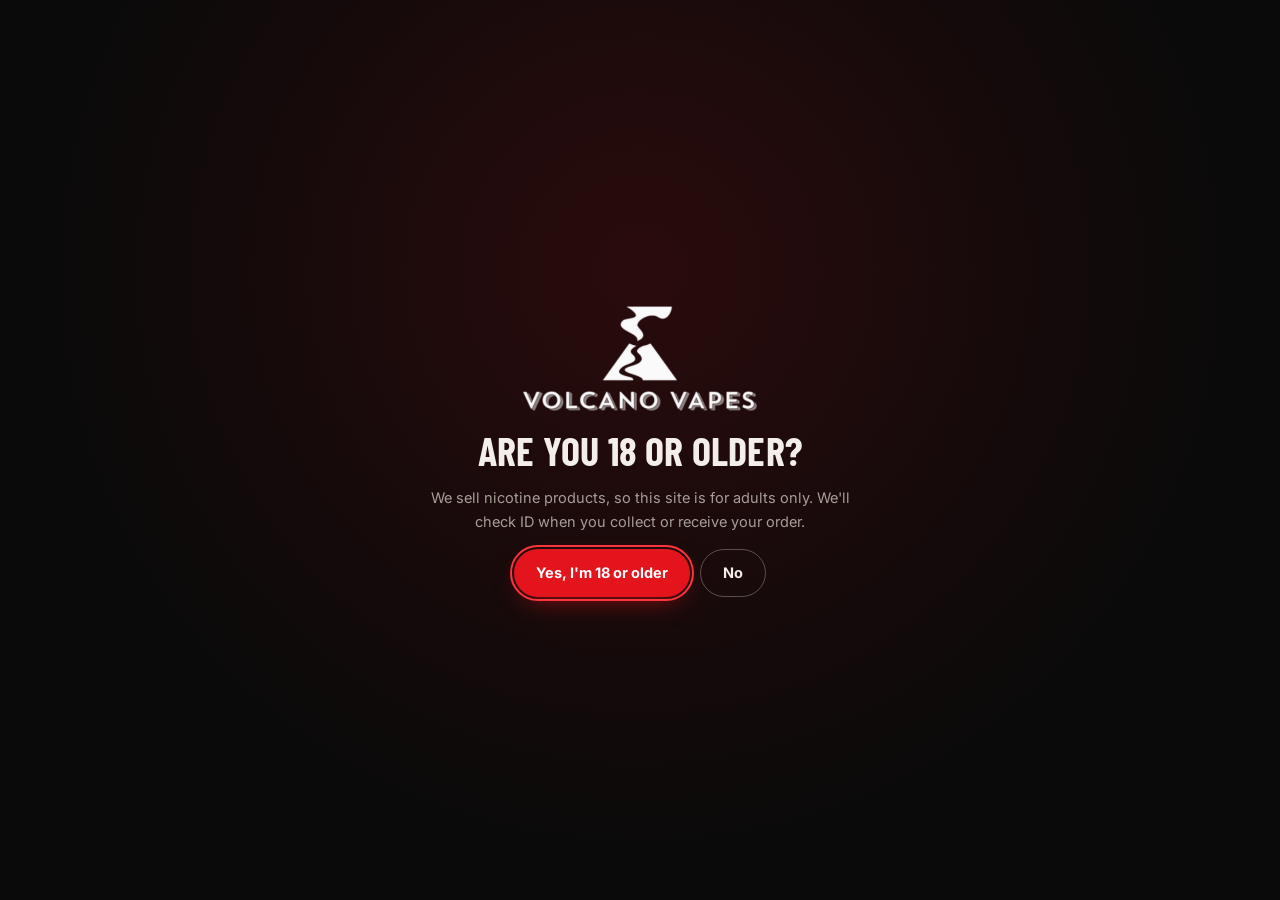
==== commit 26300b88: "Speed: sprite-based embers at 30fps, effects start after load, off-screen animations pause, no rende" ====
--- a/index.html
+++ b/index.html
@@ -24,8 +24,8 @@
 <link rel="preload" href="assets/fonts/inter.woff2" as="font" type="font/woff2" crossorigin>
 <link rel="preload" href="assets/fonts/barlow-condensed-700.woff2" as="font" type="font/woff2" crossorigin>
 <link rel="preload" href="assets/fonts/yellowtail-400.woff2" as="font" type="font/woff2" crossorigin>
-<link rel="stylesheet" href="assets/site.css?v=5">
-<link rel="stylesheet" href="assets/volcano.css?v=5">
+<link rel="stylesheet" href="assets/site.css?v=6">
+<link rel="stylesheet" href="assets/volcano.css?v=6">
 <style>
 .cats{display:grid;grid-template-columns:repeat(4,1fr);gap:16px}
 .cat{position:relative;overflow:hidden;border-radius:20px;background:var(--panel);border:1px solid var(--line);padding:20px;min-height:250px;display:flex;flex-direction:column;justify-content:flex-end;transition:border-color .3s,transform .2s;transform-style:preserve-3d}
@@ -90,7 +90,7 @@
 <script type="application/ld+json">{"@context":"https://schema.org","@graph":[{"@type":"Organization","@id":"https://hassanabbas110-hash.github.io/volcano-vapes/#org","name":"Volcano Vapes","url":"https://hassanabbas110-hash.github.io/volcano-vapes/","logo":"https://hassanabbas110-hash.github.io/volcano-vapes/assets/img/icon-512.png","email":"info@volcanovapes.co.za","telephone":"+27610400252","foundingDate":"2022","sameAs":["https://www.instagram.com/volcanovapes_south_africa/","https://www.facebook.com/p/Volcano-Vapes-South-Africa-100090631302227/","https://volcanovapes.co.za"],"address":{"@type":"PostalAddress","streetAddress":"17 Theodore Street, Delville","addressLocality":"Germiston","postalCode":"1401","addressRegion":"Gauteng","addressCountry":"ZA"}},{"@type":"Store","name":"Volcano Vapes Germiston","telephone":"+27796110591","address":{"@type":"PostalAddress","streetAddress":"74-70 Oak Ave, Primrose","addressLocality":"Germiston","postalCode":"1401","addressRegion":"Gauteng","addressCountry":"ZA"},"geo":{"@type":"GeoCoordinates","latitude":-26.198,"longitude":28.15},"openingHoursSpecification":[{"@type":"OpeningHoursSpecification","dayOfWeek":"Sunday","opens":"09:00","closes":"18:00"},{"@type":"OpeningHoursSpecification","dayOfWeek":"Monday","opens":"08:00","closes":"20:00"},{"@type":"OpeningHoursSpecification","dayOfWeek":"Tuesday","opens":"08:00","closes":"20:00"},{"@type":"OpeningHoursSpecification","dayOfWeek":"Wednesday","opens":"08:00","closes":"20:00"},{"@type":"OpeningHoursSpecification","dayOfWeek":"Thursday","opens":"08:00","closes":"20:00"},{"@type":"OpeningHoursSpecification","dayOfWeek":"Friday","opens":"08:00","closes":"20:00"},{"@type":"OpeningHoursSpecification","dayOfWeek":"Saturday","opens":"08:00","closes":"20:00"}],"hasMap":"https://maps.app.goo.gl/meKQgRbSNXnxkWTX6","url":"https://hassanabbas110-hash.github.io/volcano-vapes/visit.html","image":"https://hassanabbas110-hash.github.io/volcano-vapes/assets/img/icon-512.png","priceRange":"R","parentOrganization":{"@id":"https://hassanabbas110-hash.github.io/volcano-vapes/#org"}},{"@type":"Store","name":"Volcano Vapes Brooklyn","telephone":"+27842444173","address":{"@type":"PostalAddress","streetAddress":"251 Lynnwood Road, Brooklyn","addressLocality":"Pretoria","postalCode":"0011","addressRegion":"Gauteng","addressCountry":"ZA"},"geo":{"@type":"GeoCoordinates","latitude":-25.756,"longitude":28.228},"openingHoursSpecification":[{"@type":"OpeningHoursSpecification","dayOfWeek":"Sunday","opens":"09:00","closes":"17:00"},{"@type":"OpeningHoursSpecification","dayOfWeek":"Monday","opens":"08:00","closes":"22:00"},{"@type":"OpeningHoursSpecification","dayOfWeek":"Tuesday","opens":"08:00","closes":"22:00"},{"@type":"OpeningHoursSpecification","dayOfWeek":"Wednesday","opens":"08:00","closes":"22:00"},{"@type":"OpeningHoursSpecification","dayOfWeek":"Thursday","opens":"08:00","closes":"23:00"},{"@type":"OpeningHoursSpecification","dayOfWeek":"Friday","opens":"08:00","closes":"23:00"},{"@type":"OpeningHoursSpecification","dayOfWeek":"Saturday","opens":"08:00","closes":"23:00"}],"hasMap":"https://www.google.com/maps/search/?api=1&query=Volcano+Vapes+Brooklyn+251+Lynnwood+Road+Pretoria","url":"https://hassanabbas110-hash.github.io/volcano-vapes/visit.html","image":"https://hassanabbas110-hash.github.io/volcano-vapes/assets/img/icon-512.png","priceRange":"R","parentOrganization":{"@id":"https://hassanabbas110-hash.github.io/volcano-vapes/#org"}},{"@type":"Store","name":"Volcano Vapes Bult","telephone":"+27610400252","address":{"@type":"PostalAddress","streetAddress":"17 Chief Albert Luthuli Dr, Die Bult","addressLocality":"Potchefstroom","postalCode":"2520","addressRegion":"North West","addressCountry":"ZA"},"geo":{"@type":"GeoCoordinates","latitude":-26.695,"longitude":27.091},"openingHoursSpecification":[{"@type":"OpeningHoursSpecification","dayOfWeek":"Sunday","opens":"09:00","closes":"19:00"},{"@type":"OpeningHoursSpecification","dayOfWeek":"Monday","opens":"08:00","closes":"23:00"},{"@type":"OpeningHoursSpecification","dayOfWeek":"Tuesday","opens":"08:00","closes":"23:00"},{"@type":"OpeningHoursSpecification","dayOfWeek":"Wednesday","opens":"08:00","closes":"23:00"},{"@type":"OpeningHoursSpecification","dayOfWeek":"Thursday","opens":"08:00","closes":"23:00"},{"@type":"OpeningHoursSpecification","dayOfWeek":"Friday","opens":"08:00","closes":"23:00"},{"@type":"OpeningHoursSpecification","dayOfWeek":"Saturday","opens":"08:00","closes":"23:00"}],"hasMap":"https://maps.app.goo.gl/VUfnbeuuPhKXriL79","url":"https://hassanabbas110-hash.github.io/volcano-vapes/visit.html","image":"https://hassanabbas110-hash.github.io/volcano-vapes/assets/img/icon-512.png","priceRange":"R","parentOrganization":{"@id":"https://hassanabbas110-hash.github.io/volcano-vapes/#org"}},{"@type":"Store","name":"Volcano Vapes Vyfhoek","telephone":"+27610400252","address":{"@type":"PostalAddress","streetAddress":"Vyfhoek Shopping Centre, cnr R501 & Kremetart Street","addressLocality":"Potchefstroom","postalCode":"2531","addressRegion":"North West","addressCountry":"ZA"},"geo":{"@type":"GeoCoordinates","latitude":-26.715,"longitude":27.122},"openingHoursSpecification":[{"@type":"OpeningHoursSpecification","dayOfWeek":"Sunday","opens":"09:00","closes":"17:00"},{"@type":"OpeningHoursSpecification","dayOfWeek":"Monday","opens":"08:00","closes":"19:00"},{"@type":"OpeningHoursSpecification","dayOfWeek":"Tuesday","opens":"08:00","closes":"19:00"},{"@type":"OpeningHoursSpecification","dayOfWeek":"Wednesday","opens":"08:00","closes":"19:00"},{"@type":"OpeningHoursSpecification","dayOfWeek":"Thursday","opens":"08:00","closes":"19:00"},{"@type":"OpeningHoursSpecification","dayOfWeek":"Friday","opens":"08:00","closes":"19:00"},{"@type":"OpeningHoursSpecification","dayOfWeek":"Saturday","opens":"08:00","closes":"19:00"}],"hasMap":"https://maps.app.goo.gl/sdZHdEM9KUaNccnWA","url":"https://hassanabbas110-hash.github.io/volcano-vapes/visit.html","image":"https://hassanabbas110-hash.github.io/volcano-vapes/assets/img/icon-512.png","priceRange":"R","parentOrganization":{"@id":"https://hassanabbas110-hash.github.io/volcano-vapes/#org"}},{"@type":"Store","name":"Volcano Vapes Klerksdorp","telephone":"+27647653076","address":{"@type":"PostalAddress","streetAddress":"1 Brother Patrick Road, Flamwood","addressLocality":"Klerksdorp","postalCode":"2571","addressRegion":"North West","addressCountry":"ZA"},"geo":{"@type":"GeoCoordinates","latitude":-26.839,"longitude":26.686},"openingHoursSpecification":[{"@type":"OpeningHoursSpecification","dayOfWeek":"Sunday","opens":"09:00","closes":"16:00"},{"@type":"OpeningHoursSpecification","dayOfWeek":"Monday","opens":"08:00","closes":"19:00"},{"@type":"OpeningHoursSpecification","dayOfWeek":"Tuesday","opens":"08:00","closes":"19:00"},{"@type":"OpeningHoursSpecification","dayOfWeek":"Wednesday","opens":"08:00","closes":"19:00"},{"@type":"OpeningHoursSpecification","dayOfWeek":"Thursday","opens":"08:00","closes":"19:00"},{"@type":"OpeningHoursSpecification","dayOfWeek":"Friday","opens":"08:00","closes":"19:00"},{"@type":"OpeningHoursSpecification","dayOfWeek":"Saturday","opens":"08:00","closes":"19:00"}],"hasMap":"https://maps.app.goo.gl/BsmtaJUWPgnpr4rN7","url":"https://hassanabbas110-hash.github.io/volcano-vapes/visit.html","image":"https://hassanabbas110-hash.github.io/volcano-vapes/assets/img/icon-512.png","priceRange":"R","parentOrganization":{"@id":"https://hassanabbas110-hash.github.io/volcano-vapes/#org"}},{"@type":"Store","name":"Volcano Vapes Delmas","telephone":"+27762353624","address":{"@type":"PostalAddress","streetAddress":"3 Klopper Street","addressLocality":"Delmas","postalCode":"2210","addressRegion":"Mpumalanga","addressCountry":"ZA"},"geo":{"@type":"GeoCoordinates","latitude":-26.146,"longitude":28.673},"openingHoursSpecification":[{"@type":"OpeningHoursSpecification","dayOfWeek":"Monday","opens":"07:30","closes":"17:00"},{"@type":"OpeningHoursSpecification","dayOfWeek":"Tuesday","opens":"07:30","closes":"17:00"},{"@type":"OpeningHoursSpecification","dayOfWeek":"Wednesday","opens":"07:30","closes":"17:00"},{"@type":"OpeningHoursSpecification","dayOfWeek":"Thursday","opens":"07:30","closes":"17:00"},{"@type":"OpeningHoursSpecification","dayOfWeek":"Friday","opens":"07:30","closes":"17:00"},{"@type":"OpeningHoursSpecification","dayOfWeek":"Saturday","opens":"09:00","closes":"13:00"}],"hasMap":"https://maps.app.goo.gl/B4wt3dRsCghZHTu28","url":"https://hassanabbas110-hash.github.io/volcano-vapes/visit.html","image":"https://hassanabbas110-hash.github.io/volcano-vapes/assets/img/icon-512.png","priceRange":"R","parentOrganization":{"@id":"https://hassanabbas110-hash.github.io/volcano-vapes/#org"}},{"@type":"Store","name":"Volcano Vapes Ballito","telephone":"+27715051762","address":{"@type":"PostalAddress","streetAddress":"22 Sandra Road","addressLocality":"Ballito","postalCode":"4399","addressRegion":"KwaZulu-Natal","addressCountry":"ZA"},"geo":{"@type":"GeoCoordinates","latitude":-29.542,"longitude":31.215},"openingHoursSpecification":[{"@type":"OpeningHoursSpecification","dayOfWeek":"Sunday","opens":"09:00","closes":"16:00"},{"@type":"OpeningHoursSpecification","dayOfWeek":"Monday","opens":"09:00","closes":"19:00"},{"@type":"OpeningHoursSpecification","dayOfWeek":"Tuesday","opens":"09:00","closes":"19:00"},{"@type":"OpeningHoursSpecification","dayOfWeek":"Wednesday","opens":"09:00","closes":"19:00"},{"@type":"OpeningHoursSpecification","dayOfWeek":"Thursday","opens":"09:00","closes":"19:00"},{"@type":"OpeningHoursSpecification","dayOfWeek":"Friday","opens":"09:00","closes":"20:00"},{"@type":"OpeningHoursSpecification","dayOfWeek":"Saturday","opens":"09:00","closes":"20:00"}],"hasMap":"https://maps.app.goo.gl/tMiQUJ7Kskg46dAM6","url":"https://hassanabbas110-hash.github.io/volcano-vapes/visit.html","image":"https://hassanabbas110-hash.github.io/volcano-vapes/assets/img/icon-512.png","priceRange":"R","parentOrganization":{"@id":"https://hassanabbas110-hash.github.io/volcano-vapes/#org"}},{"@type":"Store","name":"Volcano Vapes Gqeberha","telephone":"+27715051762","address":{"@type":"PostalAddress","streetAddress":"The Village on Circular, 97 Wessel Swart Drive, Fairview","addressLocality":"Gqeberha","postalCode":"6070","addressRegion":"Eastern Cape","addressCountry":"ZA"},"geo":{"@type":"GeoCoordinates","latitude":-33.971,"longitude":25.552},"openingHoursSpecification":[{"@type":"OpeningHoursSpecification","dayOfWeek":"Sunday","opens":"09:00","closes":"17:00"},{"@type":"OpeningHoursSpecification","dayOfWeek":"Monday","opens":"08:00","closes":"19:00"},{"@type":"OpeningHoursSpecification","dayOfWeek":"Tuesday","opens":"08:00","closes":"19:00"},{"@type":"OpeningHoursSpecification","dayOfWeek":"Wednesday","opens":"08:00","closes":"19:00"},{"@type":"OpeningHoursSpecification","dayOfWeek":"Thursday","opens":"08:00","closes":"19:00"},{"@type":"OpeningHoursSpecification","dayOfWeek":"Friday","opens":"08:00","closes":"20:00"},{"@type":"OpeningHoursSpecification","dayOfWeek":"Saturday","opens":"08:00","closes":"20:00"}],"hasMap":"https://www.google.com/maps/search/?api=1&query=The+Village+on+Circular+97+Wessel+Swart+Drive+Fairview+Gqeberha","url":"https://hassanabbas110-hash.github.io/volcano-vapes/visit.html","image":"https://hassanabbas110-hash.github.io/volcano-vapes/assets/img/icon-512.png","priceRange":"R","parentOrganization":{"@id":"https://hassanabbas110-hash.github.io/volcano-vapes/#org"}}]}</script>
 </head>
 <body data-page="home">
-<script src="assets/site.js?v=5"></script>
+<script src="assets/site.js?v=6"></script>
 <main id="main">
 
 <section class="vhero intro">
@@ -115,12 +115,12 @@
     <div class="mountain" aria-hidden="true">
       <div class="glow"></div>
       <div class="orbit">
-        <span style="--a:0deg"><img src="assets/img/orbit-0.webp" alt="" width="200" height="200"></span>
-        <span style="--a:60deg"><img src="assets/img/orbit-1.webp" alt="" width="200" height="200"></span>
-        <span style="--a:120deg"><img src="assets/img/orbit-2.webp" alt="" width="200" height="200"></span>
-        <span style="--a:180deg"><img src="assets/img/orbit-3.webp" alt="" width="200" height="200"></span>
-        <span style="--a:240deg"><img src="assets/img/orbit-4.webp" alt="" width="200" height="200"></span>
-        <span style="--a:300deg"><img src="assets/img/orbit-5.webp" alt="" width="200" height="200"></span>
+        <span style="--a:0deg"><img src="assets/img/orbit-0.webp" alt="" width="168" height="168"></span>
+        <span style="--a:60deg"><img src="assets/img/orbit-1.webp" alt="" width="168" height="168"></span>
+        <span style="--a:120deg"><img src="assets/img/orbit-2.webp" alt="" width="168" height="168"></span>
+        <span style="--a:180deg"><img src="assets/img/orbit-3.webp" alt="" width="168" height="168"></span>
+        <span style="--a:240deg"><img src="assets/img/orbit-4.webp" alt="" width="168" height="168"></span>
+        <span style="--a:300deg"><img src="assets/img/orbit-5.webp" alt="" width="168" height="168"></span>
       </div>
       <img class="logo-big" src="assets/img/logo.webp" alt="" width="420" height="194" fetchpriority="high">
     </div>
@@ -325,8 +325,9 @@
 /* brand ticker: brands on the Volcano Vapes menu */
 $("#ticker").innerHTML = ["Nasty", "Elfbar", "Vaporesso", "OXVA", "Geekvape", "VOOPOO", "BLVK", "VOZOL", "SMOK", "Airscream", "Bewolk", "Vapengin", "PopHit", "6 Zero", "ZYN", "KLINT"].map((b) => `<span>${b}</span>`).join("").repeat(2);
 
-/* ---------- lava canvas: embers rising from the crater ---------- */
-(function lava() {
+/* ---------- lava canvas: embers rising from the crater (set up after load, so it never slows the first paint) ---------- */
+const afterLoad = (fn) => document.readyState === "complete" ? requestAnimationFrame(fn) : addEventListener("load", () => requestAnimationFrame(fn));
+afterLoad(function lava() {
   const cv = $("#lava"), cx = cv.getContext("2d"); if (!cx) return;
   let W, H, parts = [], run = true, mouse = { x: -999, y: -999 };
   const dpr = Math.min(devicePixelRatio || 1, 2);
@@ -348,23 +349,25 @@
     if (!run || reduced) { run = true; requestAnimationFrame(tick); }
   };
   $(".mountain").addEventListener("click", erupt);
+  // glow sprites drawn once, then stamped: far cheaper than a gradient per particle per frame
+  const sprite = (rgb) => { const c = document.createElement("canvas"); c.width = c.height = 64; const g = c.getContext("2d"), r = g.createRadialGradient(32, 32, 0, 32, 32, 32);
+    r.addColorStop(0, `rgba(${rgb},1)`); r.addColorStop(1, `rgba(${rgb},0)`); g.fillStyle = r; g.fillRect(0, 0, 64, 64); return c; };
+  const HOT = [sprite("255,90,31"), sprite("255,150,40"), sprite("255,200,80")], VAPOUR = sprite("235,225,220");
   function draw() {
     cx.clearRect(0, 0, W, H); cx.globalCompositeOperation = "source-over";
-    for (const s of smoke) {
-      const a = .16 * (1 - s.life / s.max), g = cx.createRadialGradient(s.x, s.y, 0, s.x, s.y, s.r);
-      g.addColorStop(0, `rgba(235,225,220,${a})`); g.addColorStop(1, "rgba(235,225,220,0)");
-      cx.fillStyle = g; cx.beginPath(); cx.arc(s.x, s.y, s.r, 0, 7); cx.fill();
-    }
+    for (const s of smoke) { cx.globalAlpha = .16 * (1 - s.life / s.max); cx.drawImage(VAPOUR, s.x - s.r, s.y - s.r, s.r * 2, s.r * 2); }
     cx.globalCompositeOperation = "lighter";
     for (const p of parts.concat(burst)) {
-      const a = Math.sin(Math.PI * p.life / p.max);
-      const g = cx.createRadialGradient(p.x, p.y, 0, p.x, p.y, p.r * 4);
-      g.addColorStop(0, `hsla(${p.hue},100%,62%,${a * .75})`); g.addColorStop(1, `hsla(${p.hue},100%,50%,0)`);
-      cx.fillStyle = g; cx.beginPath(); cx.arc(p.x, p.y, p.r * 4, 0, 7); cx.fill();
+      const d = p.r * 8; cx.globalAlpha = Math.sin(Math.PI * p.life / p.max) * .75;
+      cx.drawImage(HOT[Math.min(2, Math.floor((p.hue - 8) / 14))], p.x - d / 2, p.y - d / 2, d, d);
     }
+    cx.globalAlpha = 1;
   }
-  function tick() {
+  let last = 0;
+  function tick(t = 0) {
     if (!run) return;
+    if (t - last < 32) { requestAnimationFrame(tick); return; } // ~30fps is plenty for drifting embers
+    last = t;
     for (const p of parts) {
       const dx = p.x - mouse.x, dy = p.y - mouse.y, d2 = dx * dx + dy * dy;
       if (d2 < 12000) { p.vx += dx / 4000; p.vy -= dy / 8000; } // embers swirl away from the cursor
@@ -379,8 +382,11 @@
   if (reduced) return draw();
   // pause when the hero is off screen
   new IntersectionObserver(([e]) => { const was = run; run = e.isIntersecting; if (run && !was) requestAnimationFrame(tick); }).observe(cv);
-  requestAnimationFrame(tick);
-})();
+  run = false; draw();
+  // first paint is static; the embers start moving once the page has finished loading
+  const go = () => setTimeout(() => { if (!run) { run = true; requestAnimationFrame(tick); } }, 600);
+  go();
+});
 
 /* ---------- live store finder ---------- */
 const PROVS = ["All", ...new Set(STORES.map((s) => s.prov))];
@@ -420,20 +426,21 @@
 drawStores(); setInterval(drawStores, 60000);
 
 /* ---------- 7Waves phone: a sample order plays through ---------- */
-(function waves() {
+afterLoad(function waves() {
   const path = $("#route7"), dot = $("#rider7"); if (!path) return;
   const L = path.getTotalLength(), steps = $$("#steps7 i"), t0 = performance.now();
   const frame = (k) => {
     const onWay = Math.min(1, Math.max(0, (k - .35) / .55)), p = path.getPointAtLength(onWay * L);
     dot.setAttribute("cx", p.x); dot.setAttribute("cy", p.y);
-    const stage = k < .1 ? 1 : k < .22 ? 2 : k < .35 ? 3 : k < .92 ? 4 : 5;
-    steps.forEach((s, i) => s.classList.toggle("on", i < stage));
-    $("#eta7").textContent = stage < 4 ? 35 : stage === 5 ? 0 : Math.max(1, Math.round(30 * (1 - onWay)));
+    const stage = k < .1 ? 1 : k < .22 ? 2 : k < .35 ? 3 : k < .92 ? 4 : 5, eta = String(stage < 4 ? 35 : stage === 5 ? 0 : Math.max(1, Math.round(30 * (1 - onWay))));
+    if (stage !== frame.stage) { frame.stage = stage; steps.forEach((s, i) => s.classList.toggle("on", i < stage)); }
+    if (eta !== frame.eta) { frame.eta = eta; $("#eta7").textContent = eta; }
   };
   if (reduced) return frame(.6);
-  const loop = (t) => { frame(((t - t0) % 9000) / 9000); requestAnimationFrame(loop); };
-  requestAnimationFrame(loop);
-})();
+  let on = false, lastT = 0;
+  const loop = (t) => { if (!on) return; if (t - lastT > 48) { lastT = t; frame(((t - t0) % 9000) / 9000); } requestAnimationFrame(loop); };
+  new IntersectionObserver(([e]) => { const was = on; on = e.isIntersecting; if (on && !was) requestAnimationFrame(loop); }).observe($(".phone7"));
+});
 
 /* ---------- lab tools ---------- */
 const fillRange = (el) => el.style.setProperty("--p", ((el.value - el.min) / (el.max - el.min) * 100) + "%");
@@ -540,7 +547,7 @@
   spinning = false; $("#spin-go").disabled = false; $("#spin-go").firstChild.textContent = "Spin again ";
 };
 
-loadProducts().then((all) => {
+afterLoad(() => loadProducts().then((all) => {
   ALL = all;
   // order again: last bag, still in stock
   const last = store.get("cv_last", []).filter((l) => byId.has(l.id));
@@ -560,7 +567,7 @@
   $("#new").innerHTML = (fresh.length >= 6 ? fresh : all.filter((p) => p.t)).slice(0, 14).map(cardHtml).join("");
   $("#brands").innerHTML = Object.entries(brandCounts).sort((a, b) => b[1] - a[1]).slice(0, 18)
     .map(([b, n]) => `<a class="brand" href="shop.html?b=${encodeURIComponent(b)}">${esc(b)}<small>${n}</small></a>`).join("");
-});
+}));
 </script>
 </body>
 </html>
--- a/assets/volcano.css
+++ b/assets/volcano.css
@@ -12,7 +12,7 @@
 .vhero{position:relative;overflow:hidden;min-height:min(92vh,860px);display:grid;align-items:center;isolation:isolate;
   background:radial-gradient(ellipse 80% 55% at 50% 115%,rgba(255,90,31,.45),rgba(227,20,27,.18) 40%,transparent 70%),radial-gradient(ellipse 50% 40% at 85% 10%,rgba(227,20,27,.14),transparent 70%),var(--bg)}
 .vhero canvas{position:absolute;inset:0;width:100%;height:100%;z-index:-1}
-.vhero .crater{position:absolute;left:50%;bottom:-38vmax;width:90vmax;height:50vmax;translate:-50% 0;border-radius:50%;z-index:-1;
+.vhero .crater{will-change:transform,opacity;position:absolute;left:50%;bottom:-38vmax;width:90vmax;height:50vmax;translate:-50% 0;border-radius:50%;z-index:-1;
   background:radial-gradient(closest-side,rgba(255,176,31,.55),rgba(255,90,31,.35) 35%,rgba(227,20,27,.15) 60%,transparent);filter:blur(30px);animation:breathe 7s ease-in-out infinite}
 @keyframes breathe{50%{opacity:.7;scale:1.06}}
 .vhero-in{display:grid;grid-template-columns:1.15fr .85fr;gap:48px;align-items:center;padding-block:56px 110px}
@@ -21,16 +21,16 @@
 .vhero .lead{font-size:clamp(16px,1.6vw,19px);color:var(--mute);max-width:560px;margin:26px 0 30px}
 .vhero .lead b{color:var(--ink);font-weight:600}
 .livechip{display:inline-flex;align-items:center;gap:10px;padding:8px 14px 8px 10px;border-radius:999px;background:rgba(255,255,255,.05);border:1px solid var(--line);font-size:13px;font-weight:600;backdrop-filter:blur(6px)}
-.dot{width:9px;height:9px;border-radius:50%;background:var(--ok);box-shadow:0 0 0 0 rgba(47,191,113,.6);animation:ping 1.8s infinite;flex:none}
-.dot.off{background:#6b6670;animation:none}
-.dot.soon{background:var(--warn);animation-name:pingw}
-@keyframes ping{70%{box-shadow:0 0 0 9px rgba(47,191,113,0)}100%{box-shadow:0 0 0 0 rgba(47,191,113,0)}}
-@keyframes pingw{70%{box-shadow:0 0 0 9px rgba(232,163,58,0)}}
+.dot{position:relative;width:9px;height:9px;border-radius:50%;background:var(--ok);flex:none}
+.dot::after{content:"";position:absolute;inset:0;border-radius:50%;background:inherit;animation:ping 1.8s ease-out infinite}
+.dot.off{background:#6b6670}.dot.off::after{display:none}
+.dot.soon{background:var(--warn)}
+@keyframes ping{to{transform:scale(2.8);opacity:0}}
 .vfacts{display:grid;grid-template-columns:repeat(4,auto);justify-content:start;gap:12px 34px;margin-top:44px}
 .vfacts div{font-size:12px;color:var(--mute);letter-spacing:.08em;text-transform:uppercase;border-left:2px solid var(--orange);padding-left:12px}
 .vfacts b{display:block;font-family:var(--head);font-size:42px;line-height:1;color:var(--ink);letter-spacing:0}
 .mountain{position:relative;justify-self:center;width:100%;max-width:460px;aspect-ratio:1}
-.mountain .glow{position:absolute;inset:8%;border-radius:50%;background:radial-gradient(closest-side,rgba(255,90,31,.5),transparent);filter:blur(20px);animation:breathe 5s ease-in-out infinite}
+.mountain .glow{will-change:transform,opacity;position:absolute;inset:8%;border-radius:50%;background:radial-gradient(closest-side,rgba(255,90,31,.5),transparent);filter:blur(20px);animation:breathe 5s ease-in-out infinite}
 .mountain img.logo-big{position:absolute;inset:0;margin:auto;width:68%;height:auto;top:0;bottom:0;filter:drop-shadow(0 20px 40px rgba(0,0,0,.6));animation:erupt 1.4s cubic-bezier(.2,1.3,.4,1) .2s both}
 @keyframes erupt{from{opacity:0;transform:translateY(60px) scale(.85)}}
 .orbit{position:absolute;inset:0;animation:orbitSpin 40s linear infinite}
@@ -258,6 +258,10 @@
 .mountain.boom .logo-big{animation:shakeUp .6s cubic-bezier(.3,1.6,.5,1)}
 @keyframes shakeUp{20%{transform:translate(-4px,2px) rotate(-2deg)}40%{transform:translate(4px,-6px) rotate(2deg) scale(1.05)}60%{transform:translate(-3px,0)}}
 @media (max-width:900px){.spinbox{grid-template-columns:1fr}}
+/* nothing animates while it's off screen */
+.off,.off *,.off ::before,.off ::after{animation-play-state:paused!important}
+/* while the 18+ gate is up, skip rendering the page behind it */
+body.gated main,body.gated .ftr{content-visibility:hidden}
 /* the empty toast peeked above the bottom edge */
 .toast:not(.on){visibility:hidden}
 .freebar{display:grid;gap:8px;font-size:14px}
